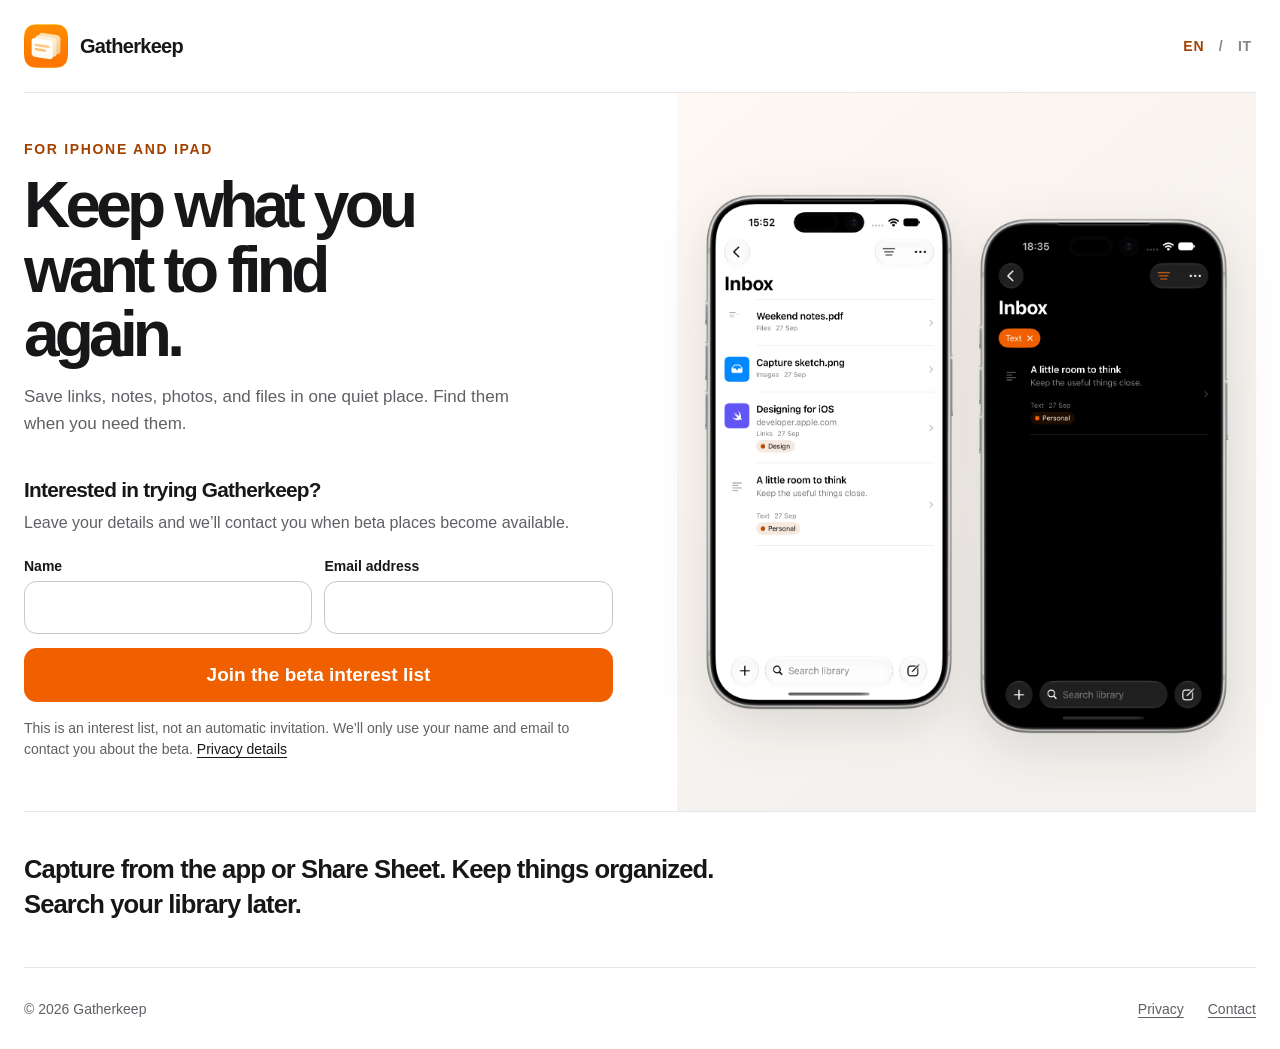
==== index.html @ 676057be "Refresh landing page for Gatherkeep brand" ====
<!doctype html>
<html lang="en">
<head>
  <meta charset="utf-8">
  <meta name="viewport" content="width=device-width, initial-scale=1">
  <meta name="theme-color" content="#ffffff" media="(prefers-color-scheme: light)">
  <meta name="theme-color" content="#111113" media="(prefers-color-scheme: dark)">
  <meta name="description" content="Gatherkeep brings links, notes, photos, and files together. Join the list to hear about the iPhone and iPad beta.">
  <title>Gatherkeep — Keep what you want to find again</title>
  <link rel="icon" type="image/png" href="assets/gatherkeep-icon.png">
  <link rel="canonical" href="https://gerardomaruotti.github.io/gatherkeep-site/">
  <link rel="alternate" hreflang="en" href="https://gerardomaruotti.github.io/gatherkeep-site/">
  <link rel="alternate" hreflang="it" href="https://gerardomaruotti.github.io/gatherkeep-site/it/">
  <link rel="stylesheet" href="assets/style.css">
  <script src="assets/site.js" defer></script>
</head>
<body>
  <div class="page-shell">
    <header class="site-header">
      <a class="brand" href="./" aria-label="Gatherkeep home">
        <picture><source media="(prefers-color-scheme: dark)" srcset="assets/gatherkeep-icon-dark.png"><img src="assets/gatherkeep-icon.png" width="44" height="44" alt=""></picture>
        <span>Gatherkeep</span>
      </a>
      <nav class="language-nav" aria-label="Language">
        <a href="./" lang="en" aria-current="page">EN</a>
        <span aria-hidden="true">/</span>
        <a href="it/" lang="it">IT</a>
      </nav>
    </header>

    <main>
      <section class="hero" aria-labelledby="hero-title">
        <div class="hero-copy">
          <p class="eyebrow">For iPhone and iPad</p>
          <h1 id="hero-title">Keep what you want to find again.</h1>
          <p class="intro">Save links, notes, photos, and files in one quiet place. Find them when you need them.</p>

          <div class="signup-card" id="beta">
            <h2>Interested in trying Gatherkeep?</h2>
            <p>Leave your details and we’ll contact you when beta places become available.</p>
            <form class="signup-form" action="https://formspree.io/f/mvkgrbbk" method="post" data-signup-form data-locale="en">
              <input type="hidden" name="language" value="en">
              <div class="field-row">
                <div class="form-field">
                  <label for="name">Name</label>
                  <input id="name" name="name" type="text" autocomplete="name" maxlength="120" required>
                </div>
                <div class="form-field">
                  <label for="email">Email address</label>
                  <input id="email" name="email" type="email" autocomplete="email" maxlength="254" required>
                </div>
              </div>
              <div class="honeypot" aria-hidden="true"><label for="company">Company</label><input id="company" name="_gotcha" type="text" tabindex="-1" autocomplete="off"></div>
              <button class="submit-button" type="submit">Join the beta interest list</button>
              <p class="form-message" data-form-message role="status" aria-live="polite" tabindex="-1"></p>
            </form>
            <p class="privacy-hint">This is an interest list, not an automatic invitation. We’ll only use your name and email to contact you about the beta. <a href="privacy/">Privacy details</a></p>
          </div>
        </div>

        <div class="visual-panel">
          <div class="screen-gallery">
            <img class="app-screen" src="assets/library-framed.png" width="1350" height="2760" alt="Gatherkeep Inbox with sample files, an image, a link, and a tagged note" fetchpriority="high">
            <img class="app-screen app-screen-filter" src="assets/filter-framed.png" width="1350" height="2760" alt="Gatherkeep Inbox filtered to text notes, with the orange filter control" loading="lazy">
          </div>
        </div>
      </section>

      <section class="closing" aria-label="What Gatherkeep helps you do">
        <p>Capture from the app or Share Sheet. Keep things organized. Search your library later.</p>
      </section>
    </main>

    <footer class="site-footer">
      <span>© <span data-year>2026</span> Gatherkeep</span>
      <a href="privacy/">Privacy</a>
      <a href="mailto:maruotti@icloud.com">Contact</a>
    </footer>
  </div>
</body>
</html>
---- assets/style.css ----
:root {
  color-scheme: light;
  --accent: #f06000;
  --accent-ink: #a34100;
  --ink: #171719;
  --muted: #5f6065;
  --line: #e6e6e8;
  --soft: #f6f6f7;
  font-family: -apple-system, BlinkMacSystemFont, "Segoe UI", sans-serif;
  font-size: 16px;
}

* { box-sizing: border-box; }
html { scroll-behavior: smooth; }
body { margin: 0; background: #fff; color: var(--ink); }
button, input { font: inherit; }
a { color: inherit; text-underline-offset: .2em; }
a:hover { color: var(--accent-ink); }
button:focus-visible, input:focus-visible, a:focus-visible { outline: 3px solid var(--accent); outline-offset: 3px; }
.page-shell { width: min(100% - 3rem, 1320px); margin: 0 auto; }
.site-header { min-height: 92px; display: flex; align-items: center; justify-content: space-between; gap: 2rem; }
.brand { display: inline-flex; align-items: center; gap: .75rem; text-decoration: none; font-size: 1.25rem; font-weight: 720; letter-spacing: -.035em; }
.brand picture { display: block; }
.brand img { border-radius: 11px; display: block; }
.language-nav { display: flex; align-items: center; gap: .65rem; color: #85858a; font-size: .875rem; font-weight: 700; letter-spacing: .06em; }
.language-nav a { text-decoration: none; padding: .4rem .25rem; }
.language-nav a[aria-current="page"] { color: var(--accent-ink); }
.hero { display: grid; grid-template-columns: minmax(0, 1.06fr) minmax(0, .94fr); min-height: 720px; border-top: 1px solid var(--line); border-bottom: 1px solid var(--line); }
.hero-copy { min-width: 0; padding: 3rem clamp(2rem, 5vw, 5rem) 3rem 0; align-self: start; }
.eyebrow { margin: 0; color: var(--accent-ink); font-size: .875rem; font-weight: 750; letter-spacing: .12em; text-transform: uppercase; }
h1 { max-width: 12ch; margin: 1rem 0 1.1rem; font-size: clamp(3.2rem, 5vw, 5.2rem); line-height: 1.01; letter-spacing: -.075em; font-weight: 760; }
.intro { max-width: 32rem; margin: 0; color: var(--muted); font-size: clamp(1.0625rem, 1.3vw, 1.25rem); line-height: 1.55; }
.signup-card { max-width: 38rem; margin-top: 2.5rem; }
.signup-card h2 { margin: 0 0 .5rem; font-size: 1.3rem; line-height: 1.25; letter-spacing: -.035em; }
.signup-card > p { color: var(--muted); line-height: 1.5; margin: 0 0 1.4rem; }
.field-row { display: grid; grid-template-columns: 1fr 1fr; gap: .75rem; }
.form-field { display: flex; flex-direction: column; gap: .45rem; min-width: 0; }
.form-field label { font-size: .875rem; font-weight: 650; }
.form-field input { height: 3.35rem; width: 100%; border: 1px solid #c8c8cc; border-radius: .8rem; padding: 0 .9rem; background: white; color: var(--ink); }
.form-field input:hover { border-color: #959599; }
.submit-button { margin-top: .85rem; min-height: 3.35rem; width: 100%; border: 0; border-radius: .8rem; padding: .75rem 1rem; background: var(--accent); color: white; font-size: 1.1875rem; font-weight: 720; cursor: pointer; }
.submit-button:hover { background: #a34100; }
.submit-button:disabled { cursor: wait; opacity: .7; }
.form-message { min-height: 0; margin: .8rem 0 0; font-size: .925rem; line-height: 1.5; }
.form-message:empty { display: none; }
.form-message[data-state="success"] { color: #176c42; }
.form-message[data-state="error"] { color: #ae2b1d; }
.signup-card .privacy-hint { margin: 1rem 0 0; font-size: .875rem; line-height: 1.5; }
.privacy-hint a { color: var(--ink); }
.visual-panel { display: grid; place-items: center; min-width: 0; padding: 2.5rem 1.5rem; background: linear-gradient(140deg, #fff8f3, #f4f1ee 75%); }
.screen-gallery { width: min(100%, 560px); display: flex; align-items: center; justify-content: center; gap: clamp(.5rem, 2vw, 1.25rem); }
.app-screen { display: block; width: min(48%, 270px); height: auto; filter: drop-shadow(0 15px 25px #241e1a20); }
.app-screen-filter { transform: translateY(1.5rem); }
.closing { padding: 2.5rem 0 2.8rem; }
.closing p { max-width: 44rem; margin: 0; font-size: clamp(1.2rem, 2vw, 1.75rem); font-weight: 620; line-height: 1.38; letter-spacing: -.035em; }
.site-footer { display: flex; gap: 1.5rem; align-items: center; min-height: 82px; border-top: 1px solid var(--line); color: var(--muted); font-size: .875rem; }
.site-footer a { color: inherit; }
.site-footer a:first-of-type { margin-left: auto; }
.honeypot { position: absolute; left: -10000px; width: 1px; height: 1px; overflow: hidden; }

.privacy-page { max-width: 720px; min-height: calc(100svh - 190px); padding: clamp(3rem, 7vw, 6rem) 0; }
.privacy-page h1 { max-width: none; font-size: clamp(2.6rem, 5vw, 4.5rem); }
.privacy-page h2 { margin: 2.2rem 0 .5rem; font-size: 1.2rem; }
.privacy-page p, .privacy-page li { color: var(--muted); font-size: 1rem; line-height: 1.65; }
.privacy-page ul { padding-left: 1.4rem; }

@media (max-width: 900px) {
  .hero { display: flex; flex-direction: column; }
  .hero-copy { padding: 4rem 0 3.75rem; }
  h1 { max-width: 13ch; }
  .visual-panel { min-height: 560px; }
}
@media (max-width: 600px) {
  .page-shell { width: min(100% - 2rem, 1320px); }
  .site-header { min-height: 82px; }
  .brand { font-size: 1.15rem; }
  .brand img { width: 38px; height: 38px; }
  .hero-copy { padding: 3rem 0 3.25rem; }
  h1 { font-size: clamp(3.05rem, 12vw, 4.6rem); max-width: 12ch; }
  .field-row { grid-template-columns: 1fr; gap: .9rem; }
  .signup-card { margin-top: 3rem; }
  .visual-panel { min-height: 440px; padding: 2.5rem .6rem; }
  .closing { padding: 2rem 0; }
  .site-footer { flex-wrap: wrap; gap: 1rem; padding: 1.5rem 0; }
  .site-footer a:first-of-type { margin-left: 0; }
  .site-footer span:first-child { flex-basis: 100%; }
}
@media (prefers-reduced-motion: reduce) { html { scroll-behavior: auto; } }
@media (prefers-color-scheme: dark) {
  :root { color-scheme: dark; --ink: #f5f5f6; --muted: #b6b6bb; --line: #38383d; --soft: #242428; --accent-ink: #ffb366; }
  body { background: #111113; }
  .language-nav { color: #a3a3a9; }
  .form-field input { background: #1f1f23; border-color: #68686e; color: var(--ink); }
  .form-field input:hover { border-color: #a1a1a8; }
  .form-message[data-state="success"] { color: #8ad9aa; }
  .form-message[data-state="error"] { color: #ff9c91; }
  .visual-panel { background: linear-gradient(140deg, #292626, #1b1b1e 70%); }
}
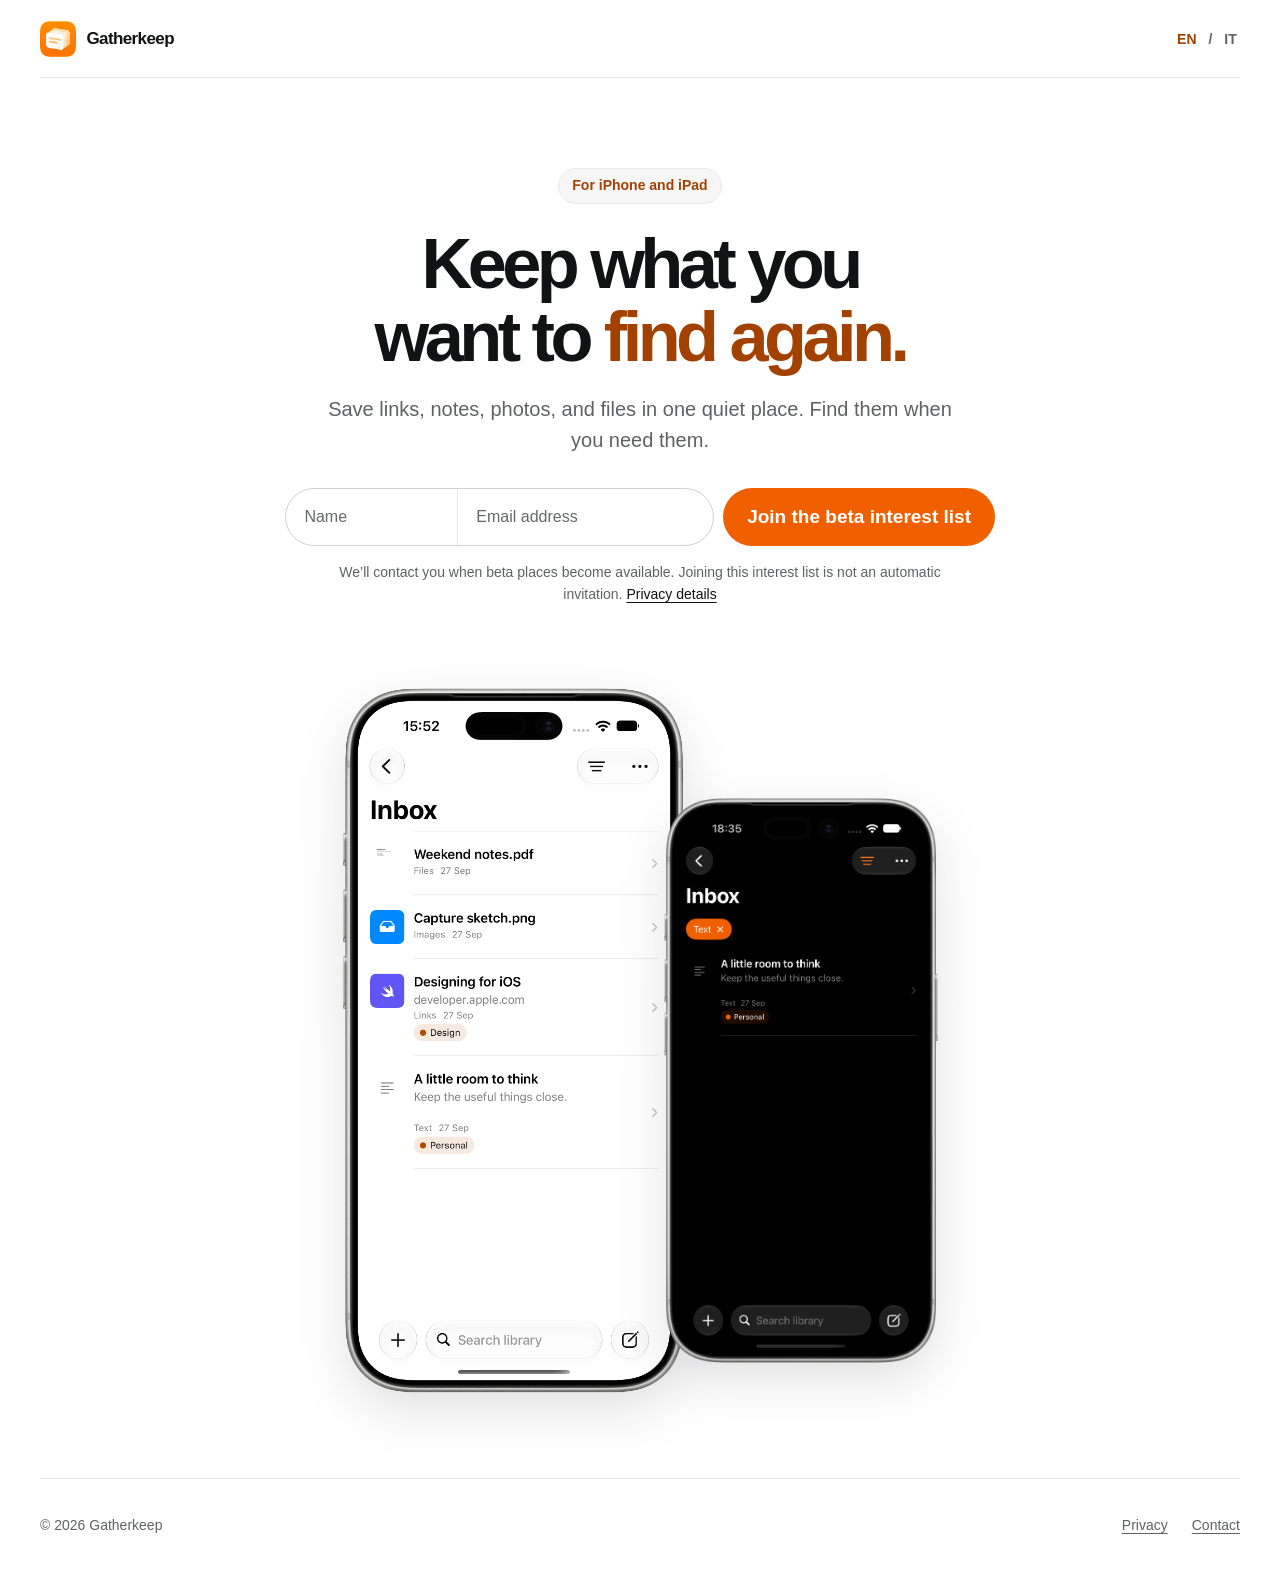
==== commit 7c05ba1c: "Simplify landing page around centered signup hero" ====
--- a/index.html
+++ b/index.html
@@ -32,29 +32,27 @@
       <section class="hero" aria-labelledby="hero-title">
         <div class="hero-copy">
           <p class="eyebrow">For iPhone and iPad</p>
-          <h1 id="hero-title">Keep what you want to find again.</h1>
+          <h1 id="hero-title">Keep what you want to <span class="accent-word">find again.</span></h1>
           <p class="intro">Save links, notes, photos, and files in one quiet place. Find them when you need them.</p>
 
           <div class="signup-card" id="beta">
-            <h2>Interested in trying Gatherkeep?</h2>
-            <p>Leave your details and we’ll contact you when beta places become available.</p>
-            <form class="signup-form" action="https://formspree.io/f/mvkgrbbk" method="post" data-signup-form data-locale="en">
+            <form class="signup-form" action="https://formspree.io/f/mvkgrbbk" method="post" aria-label="Join the beta interest list" data-signup-form data-locale="en">
               <input type="hidden" name="language" value="en">
               <div class="field-row">
                 <div class="form-field">
                   <label for="name">Name</label>
-                  <input id="name" name="name" type="text" autocomplete="name" maxlength="120" required>
+                  <input id="name" name="name" type="text" autocomplete="name" placeholder="Name" maxlength="120" required>
                 </div>
                 <div class="form-field">
                   <label for="email">Email address</label>
-                  <input id="email" name="email" type="email" autocomplete="email" maxlength="254" required>
+                  <input id="email" name="email" type="email" autocomplete="email" placeholder="Email address" maxlength="254" required>
                 </div>
               </div>
               <div class="honeypot" aria-hidden="true"><label for="company">Company</label><input id="company" name="_gotcha" type="text" tabindex="-1" autocomplete="off"></div>
               <button class="submit-button" type="submit">Join the beta interest list</button>
               <p class="form-message" data-form-message role="status" aria-live="polite" tabindex="-1"></p>
             </form>
-            <p class="privacy-hint">This is an interest list, not an automatic invitation. We’ll only use your name and email to contact you about the beta. <a href="privacy/">Privacy details</a></p>
+            <p class="privacy-hint">We’ll contact you when beta places become available. Joining this interest list is not an automatic invitation. <a href="privacy/">Privacy details</a></p>
           </div>
         </div>
 
@@ -66,9 +64,6 @@
         </div>
       </section>
 
-      <section class="closing" aria-label="What Gatherkeep helps you do">
-        <p>Capture from the app or Share Sheet. Keep things organized. Search your library later.</p>
-      </section>
     </main>
 
     <footer class="site-footer">
--- a/assets/style.css
+++ b/assets/style.css
@@ -2,97 +2,97 @@
   color-scheme: light;
   --accent: #f06000;
   --accent-ink: #a34100;
-  --ink: #171719;
-  --muted: #5f6065;
-  --line: #e6e6e8;
+  --ink: #111214;
+  --muted: #5f6166;
+  --line: #e7e8ea;
   --soft: #f6f6f7;
+  --surface: #ffffff;
   font-family: -apple-system, BlinkMacSystemFont, "Segoe UI", sans-serif;
   font-size: 16px;
 }
 
 * { box-sizing: border-box; }
 html { scroll-behavior: smooth; }
-body { margin: 0; background: #fff; color: var(--ink); }
+body { margin: 0; background: var(--surface); color: var(--ink); }
 button, input { font: inherit; }
 a { color: inherit; text-underline-offset: .2em; }
 a:hover { color: var(--accent-ink); }
-button:focus-visible, input:focus-visible, a:focus-visible { outline: 3px solid var(--accent); outline-offset: 3px; }
-.page-shell { width: min(100% - 3rem, 1320px); margin: 0 auto; }
-.site-header { min-height: 92px; display: flex; align-items: center; justify-content: space-between; gap: 2rem; }
-.brand { display: inline-flex; align-items: center; gap: .75rem; text-decoration: none; font-size: 1.25rem; font-weight: 720; letter-spacing: -.035em; }
-.brand picture { display: block; }
-.brand img { border-radius: 11px; display: block; }
-.language-nav { display: flex; align-items: center; gap: .65rem; color: #85858a; font-size: .875rem; font-weight: 700; letter-spacing: .06em; }
-.language-nav a { text-decoration: none; padding: .4rem .25rem; }
+button:focus-visible, input:focus-visible, a:focus-visible { outline: 3px solid var(--accent-ink); outline-offset: 3px; }
+.page-shell { width: min(100% - 3rem, 1200px); margin: 0 auto; }
+.site-header { min-height: 78px; display: flex; align-items: center; justify-content: space-between; gap: 2rem; border-bottom: 1px solid var(--line); }
+.brand { display: inline-flex; align-items: center; gap: .65rem; text-decoration: none; font-size: 1.0625rem; font-weight: 700; letter-spacing: -.035em; }
+.brand picture, .brand img { display: block; }
+.brand img { width: 36px; height: 36px; border-radius: 8px; }
+.language-nav { display: flex; align-items: center; gap: .55rem; color: var(--muted); font-size: .875rem; font-weight: 650; }
+.language-nav a { text-decoration: none; padding: .45rem .2rem; }
 .language-nav a[aria-current="page"] { color: var(--accent-ink); }
-.hero { display: grid; grid-template-columns: minmax(0, 1.06fr) minmax(0, .94fr); min-height: 720px; border-top: 1px solid var(--line); border-bottom: 1px solid var(--line); }
-.hero-copy { min-width: 0; padding: 3rem clamp(2rem, 5vw, 5rem) 3rem 0; align-self: start; }
-.eyebrow { margin: 0; color: var(--accent-ink); font-size: .875rem; font-weight: 750; letter-spacing: .12em; text-transform: uppercase; }
-h1 { max-width: 12ch; margin: 1rem 0 1.1rem; font-size: clamp(3.2rem, 5vw, 5.2rem); line-height: 1.01; letter-spacing: -.075em; font-weight: 760; }
-.intro { max-width: 32rem; margin: 0; color: var(--muted); font-size: clamp(1.0625rem, 1.3vw, 1.25rem); line-height: 1.55; }
-.signup-card { max-width: 38rem; margin-top: 2.5rem; }
-.signup-card h2 { margin: 0 0 .5rem; font-size: 1.3rem; line-height: 1.25; letter-spacing: -.035em; }
-.signup-card > p { color: var(--muted); line-height: 1.5; margin: 0 0 1.4rem; }
-.field-row { display: grid; grid-template-columns: 1fr 1fr; gap: .75rem; }
-.form-field { display: flex; flex-direction: column; gap: .45rem; min-width: 0; }
-.form-field label { font-size: .875rem; font-weight: 650; }
-.form-field input { height: 3.35rem; width: 100%; border: 1px solid #c8c8cc; border-radius: .8rem; padding: 0 .9rem; background: white; color: var(--ink); }
-.form-field input:hover { border-color: #959599; }
-.submit-button { margin-top: .85rem; min-height: 3.35rem; width: 100%; border: 0; border-radius: .8rem; padding: .75rem 1rem; background: var(--accent); color: white; font-size: 1.1875rem; font-weight: 720; cursor: pointer; }
-.submit-button:hover { background: #a34100; }
+
+.hero { text-align: center; }
+.hero-copy { max-width: 850px; margin: 0 auto; padding: clamp(4.5rem, 7vw, 6.5rem) 0 0; }
+.eyebrow { display: inline-flex; align-items: center; justify-content: center; margin: 0; padding: .55rem .85rem; border: 1px solid var(--line); border-radius: 999px; background: var(--soft); color: var(--accent-ink); font-size: .875rem; font-weight: 650; line-height: 1.2; }
+h1 { max-width: 15ch; margin: 1.45rem auto 1.25rem; font-size: clamp(2.75rem, 6vw, 4.4rem); line-height: 1.04; letter-spacing: -.065em; font-weight: 760; text-wrap: balance; }
+.accent-word { color: var(--accent-ink); }
+.intro { max-width: 40rem; margin: 0 auto; color: var(--muted); font-size: clamp(1.125rem, 1.8vw, 1.25rem); line-height: 1.55; text-wrap: pretty; }
+.signup-card { max-width: 710px; margin: 2rem auto 0; }
+.signup-form { display: grid; grid-template-columns: minmax(0, 1fr) auto; align-items: start; gap: .55rem; }
+.field-row { display: grid; grid-template-columns: minmax(0, .8fr) minmax(0, 1.2fr); min-width: 0; border: 1px solid #cfd0d3; border-radius: 999px; background: var(--surface); overflow: hidden; }
+.field-row:focus-within { border-color: var(--accent-ink); }
+.form-field { min-width: 0; }
+.form-field + .form-field { border-left: 1px solid var(--line); }
+.form-field label { position: absolute; width: 1px; height: 1px; padding: 0; margin: -1px; overflow: hidden; clip: rect(0, 0, 0, 0); white-space: nowrap; border: 0; }
+.form-field input { display: block; width: 100%; height: 3.55rem; min-width: 0; border: 0; border-radius: 999px; padding: 0 1.15rem; background: transparent; color: var(--ink); font-size: 1rem; }
+.form-field input::placeholder { color: #66686d; opacity: 1; }
+.form-field input:focus-visible { outline-offset: -3px; }
+.submit-button { min-height: 3.65rem; border: 0; border-radius: 999px; padding: .65rem 1.5rem; background: var(--accent); color: white; font-size: 1.1875rem; font-weight: 720; white-space: nowrap; cursor: pointer; }
+.submit-button:hover { background: #a34100; color: white; }
 .submit-button:disabled { cursor: wait; opacity: .7; }
-.form-message { min-height: 0; margin: .8rem 0 0; font-size: .925rem; line-height: 1.5; }
+.form-message { grid-column: 1 / -1; margin: .25rem 0 0; font-size: .9375rem; line-height: 1.5; }
 .form-message:empty { display: none; }
 .form-message[data-state="success"] { color: #176c42; }
 .form-message[data-state="error"] { color: #ae2b1d; }
-.signup-card .privacy-hint { margin: 1rem 0 0; font-size: .875rem; line-height: 1.5; }
+.privacy-hint { max-width: 40rem; margin: 1rem auto 0; color: var(--muted); font-size: .875rem; line-height: 1.55; }
 .privacy-hint a { color: var(--ink); }
-.visual-panel { display: grid; place-items: center; min-width: 0; padding: 2.5rem 1.5rem; background: linear-gradient(140deg, #fff8f3, #f4f1ee 75%); }
-.screen-gallery { width: min(100%, 560px); display: flex; align-items: center; justify-content: center; gap: clamp(.5rem, 2vw, 1.25rem); }
-.app-screen { display: block; width: min(48%, 270px); height: auto; filter: drop-shadow(0 15px 25px #241e1a20); }
-.app-screen-filter { transform: translateY(1.5rem); }
-.closing { padding: 2.5rem 0 2.8rem; }
-.closing p { max-width: 44rem; margin: 0; font-size: clamp(1.2rem, 2vw, 1.75rem); font-weight: 620; line-height: 1.38; letter-spacing: -.035em; }
-.site-footer { display: flex; gap: 1.5rem; align-items: center; min-height: 82px; border-top: 1px solid var(--line); color: var(--muted); font-size: .875rem; }
+.honeypot { position: absolute; left: -10000px; width: 1px; height: 1px; overflow: hidden; }
+
+.visual-panel { display: flex; justify-content: center; margin: clamp(3.5rem, 6vw, 5.5rem) auto 0; }
+.screen-gallery { width: min(100%, 680px); display: flex; align-items: center; justify-content: center; padding: 0 1rem 2.5rem; }
+.app-screen { display: block; width: 55%; max-width: 350px; height: auto; filter: drop-shadow(0 18px 24px #10111420); }
+.app-screen-filter { width: 44%; max-width: 280px; margin-left: -1.7rem; transform: translateY(2.5rem); }
+.site-footer { display: flex; gap: 1.5rem; align-items: center; min-height: 92px; margin-top: 2.5rem; border-top: 1px solid var(--line); color: var(--muted); font-size: .875rem; }
 .site-footer a { color: inherit; }
 .site-footer a:first-of-type { margin-left: auto; }
-.honeypot { position: absolute; left: -10000px; width: 1px; height: 1px; overflow: hidden; }
 
-.privacy-page { max-width: 720px; min-height: calc(100svh - 190px); padding: clamp(3rem, 7vw, 6rem) 0; }
-.privacy-page h1 { max-width: none; font-size: clamp(2.6rem, 5vw, 4.5rem); }
+.privacy-page { max-width: 720px; min-height: calc(100svh - 195px); padding: clamp(3rem, 7vw, 6rem) 0; }
+.privacy-page h1 { max-width: none; margin: 1.5rem 0 1.25rem; font-size: clamp(2.6rem, 5vw, 4rem); text-align: left; }
 .privacy-page h2 { margin: 2.2rem 0 .5rem; font-size: 1.2rem; }
 .privacy-page p, .privacy-page li { color: var(--muted); font-size: 1rem; line-height: 1.65; }
 .privacy-page ul { padding-left: 1.4rem; }
 
-@media (max-width: 900px) {
-  .hero { display: flex; flex-direction: column; }
-  .hero-copy { padding: 4rem 0 3.75rem; }
-  h1 { max-width: 13ch; }
-  .visual-panel { min-height: 560px; }
+@media (max-width: 720px) {
+  .page-shell { width: min(100% - 2.5rem, 1200px); }
+  .site-header { min-height: 72px; }
+  .hero-copy { padding-top: 2.25rem; }
+  .signup-form { grid-template-columns: 1fr; }
+  .submit-button { width: 100%; }
+  .visual-panel { margin-top: 3.5rem; }
+  .screen-gallery { width: min(100%, 520px); }
 }
-@media (max-width: 600px) {
-  .page-shell { width: min(100% - 2rem, 1320px); }
-  .site-header { min-height: 82px; }
-  .brand { font-size: 1.15rem; }
-  .brand img { width: 38px; height: 38px; }
-  .hero-copy { padding: 3rem 0 3.25rem; }
-  h1 { font-size: clamp(3.05rem, 12vw, 4.6rem); max-width: 12ch; }
-  .field-row { grid-template-columns: 1fr; gap: .9rem; }
-  .signup-card { margin-top: 3rem; }
-  .visual-panel { min-height: 440px; padding: 2.5rem .6rem; }
-  .closing { padding: 2rem 0; }
+@media (max-width: 420px) {
+  .page-shell { width: min(100% - 2rem, 1200px); }
+  .brand span { font-size: 1rem; }
+  h1 { font-size: clamp(2.55rem, 11vw, 2.75rem); }
+  .form-field input { padding: 0 .85rem; }
+  .screen-gallery { padding-inline: 0; }
+  .app-screen-filter { margin-left: -.9rem; transform: translateY(1.5rem); }
   .site-footer { flex-wrap: wrap; gap: 1rem; padding: 1.5rem 0; }
   .site-footer a:first-of-type { margin-left: 0; }
   .site-footer span:first-child { flex-basis: 100%; }
 }
 @media (prefers-reduced-motion: reduce) { html { scroll-behavior: auto; } }
 @media (prefers-color-scheme: dark) {
-  :root { color-scheme: dark; --ink: #f5f5f6; --muted: #b6b6bb; --line: #38383d; --soft: #242428; --accent-ink: #ffb366; }
-  body { background: #111113; }
-  .language-nav { color: #a3a3a9; }
-  .form-field input { background: #1f1f23; border-color: #68686e; color: var(--ink); }
-  .form-field input:hover { border-color: #a1a1a8; }
+  :root { color-scheme: dark; --ink: #f5f5f6; --muted: #b6b6bb; --line: #34353a; --soft: #212226; --surface: #111214; --accent-ink: #ffb366; }
+  .field-row { border-color: #68696f; background: #1c1d21; }
+  .form-field input::placeholder { color: #aeb0b5; }
   .form-message[data-state="success"] { color: #8ad9aa; }
   .form-message[data-state="error"] { color: #ff9c91; }
-  .visual-panel { background: linear-gradient(140deg, #292626, #1b1b1e 70%); }
 }
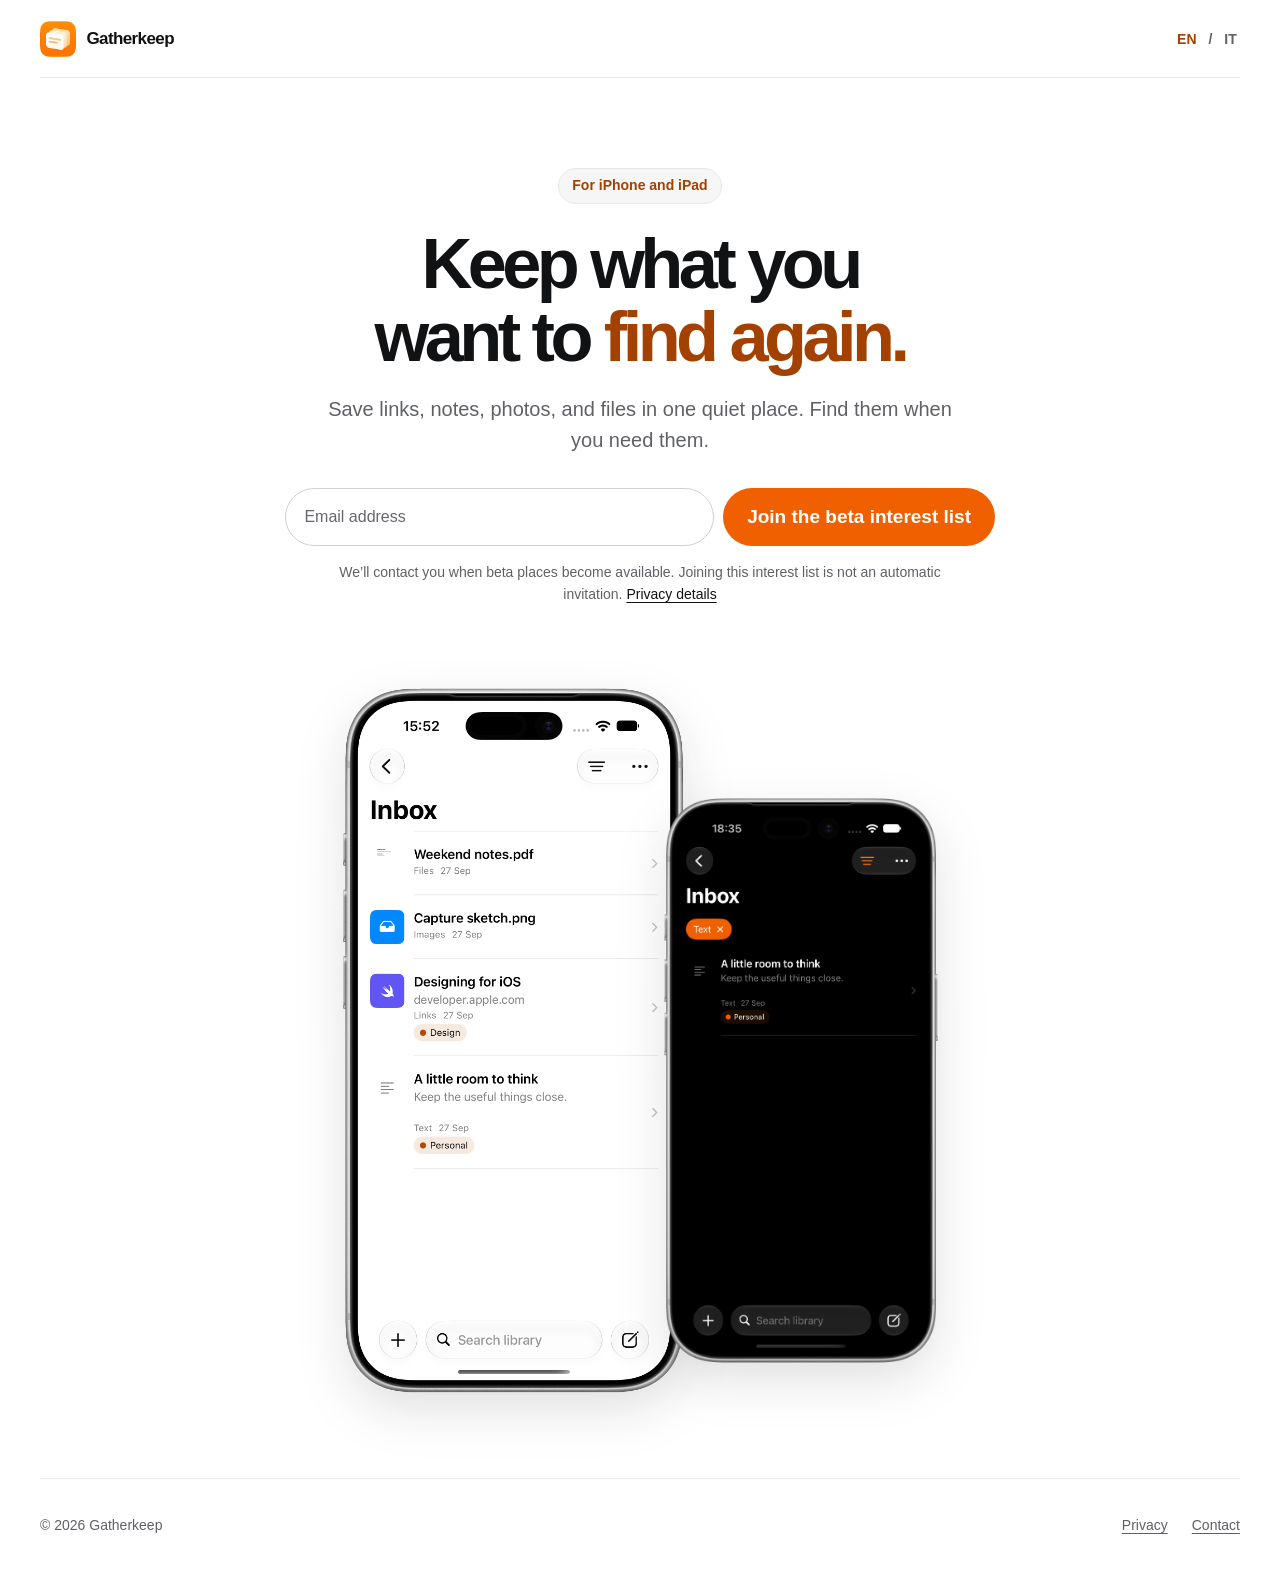
==== commit 0df5c5f8: "Collect only email for beta interest" ====
--- a/index.html
+++ b/index.html
@@ -40,10 +40,6 @@
               <input type="hidden" name="language" value="en">
               <div class="field-row">
                 <div class="form-field">
-                  <label for="name">Name</label>
-                  <input id="name" name="name" type="text" autocomplete="name" placeholder="Name" maxlength="120" required>
-                </div>
-                <div class="form-field">
                   <label for="email">Email address</label>
                   <input id="email" name="email" type="email" autocomplete="email" placeholder="Email address" maxlength="254" required>
                 </div>
--- a/assets/style.css
+++ b/assets/style.css
@@ -35,10 +35,9 @@
 .intro { max-width: 40rem; margin: 0 auto; color: var(--muted); font-size: clamp(1.125rem, 1.8vw, 1.25rem); line-height: 1.55; text-wrap: pretty; }
 .signup-card { max-width: 710px; margin: 2rem auto 0; }
 .signup-form { display: grid; grid-template-columns: minmax(0, 1fr) auto; align-items: start; gap: .55rem; }
-.field-row { display: grid; grid-template-columns: minmax(0, .8fr) minmax(0, 1.2fr); min-width: 0; border: 1px solid #cfd0d3; border-radius: 999px; background: var(--surface); overflow: hidden; }
+.field-row { min-width: 0; border: 1px solid #cfd0d3; border-radius: 999px; background: var(--surface); overflow: hidden; }
 .field-row:focus-within { border-color: var(--accent-ink); }
 .form-field { min-width: 0; }
-.form-field + .form-field { border-left: 1px solid var(--line); }
 .form-field label { position: absolute; width: 1px; height: 1px; padding: 0; margin: -1px; overflow: hidden; clip: rect(0, 0, 0, 0); white-space: nowrap; border: 0; }
 .form-field input { display: block; width: 100%; height: 3.55rem; min-width: 0; border: 0; border-radius: 999px; padding: 0 1.15rem; background: transparent; color: var(--ink); font-size: 1rem; }
 .form-field input::placeholder { color: #66686d; opacity: 1; }
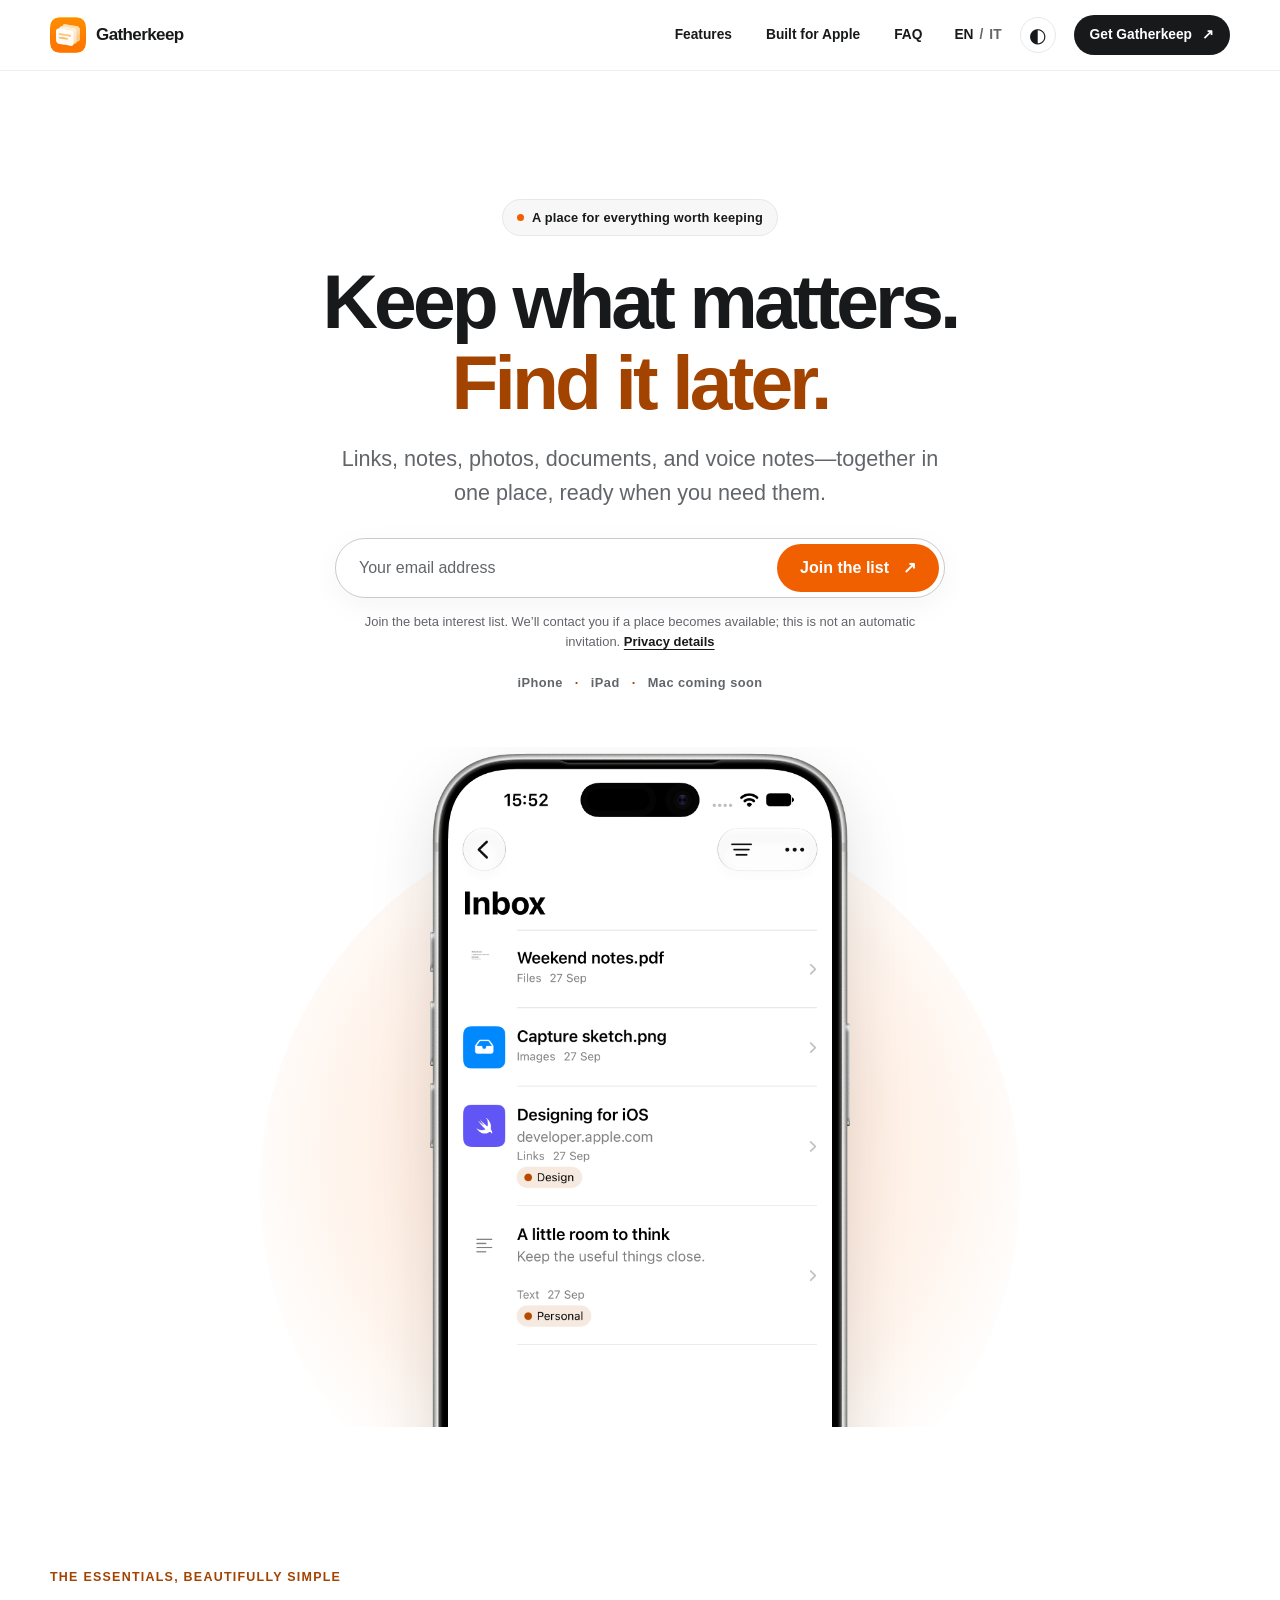
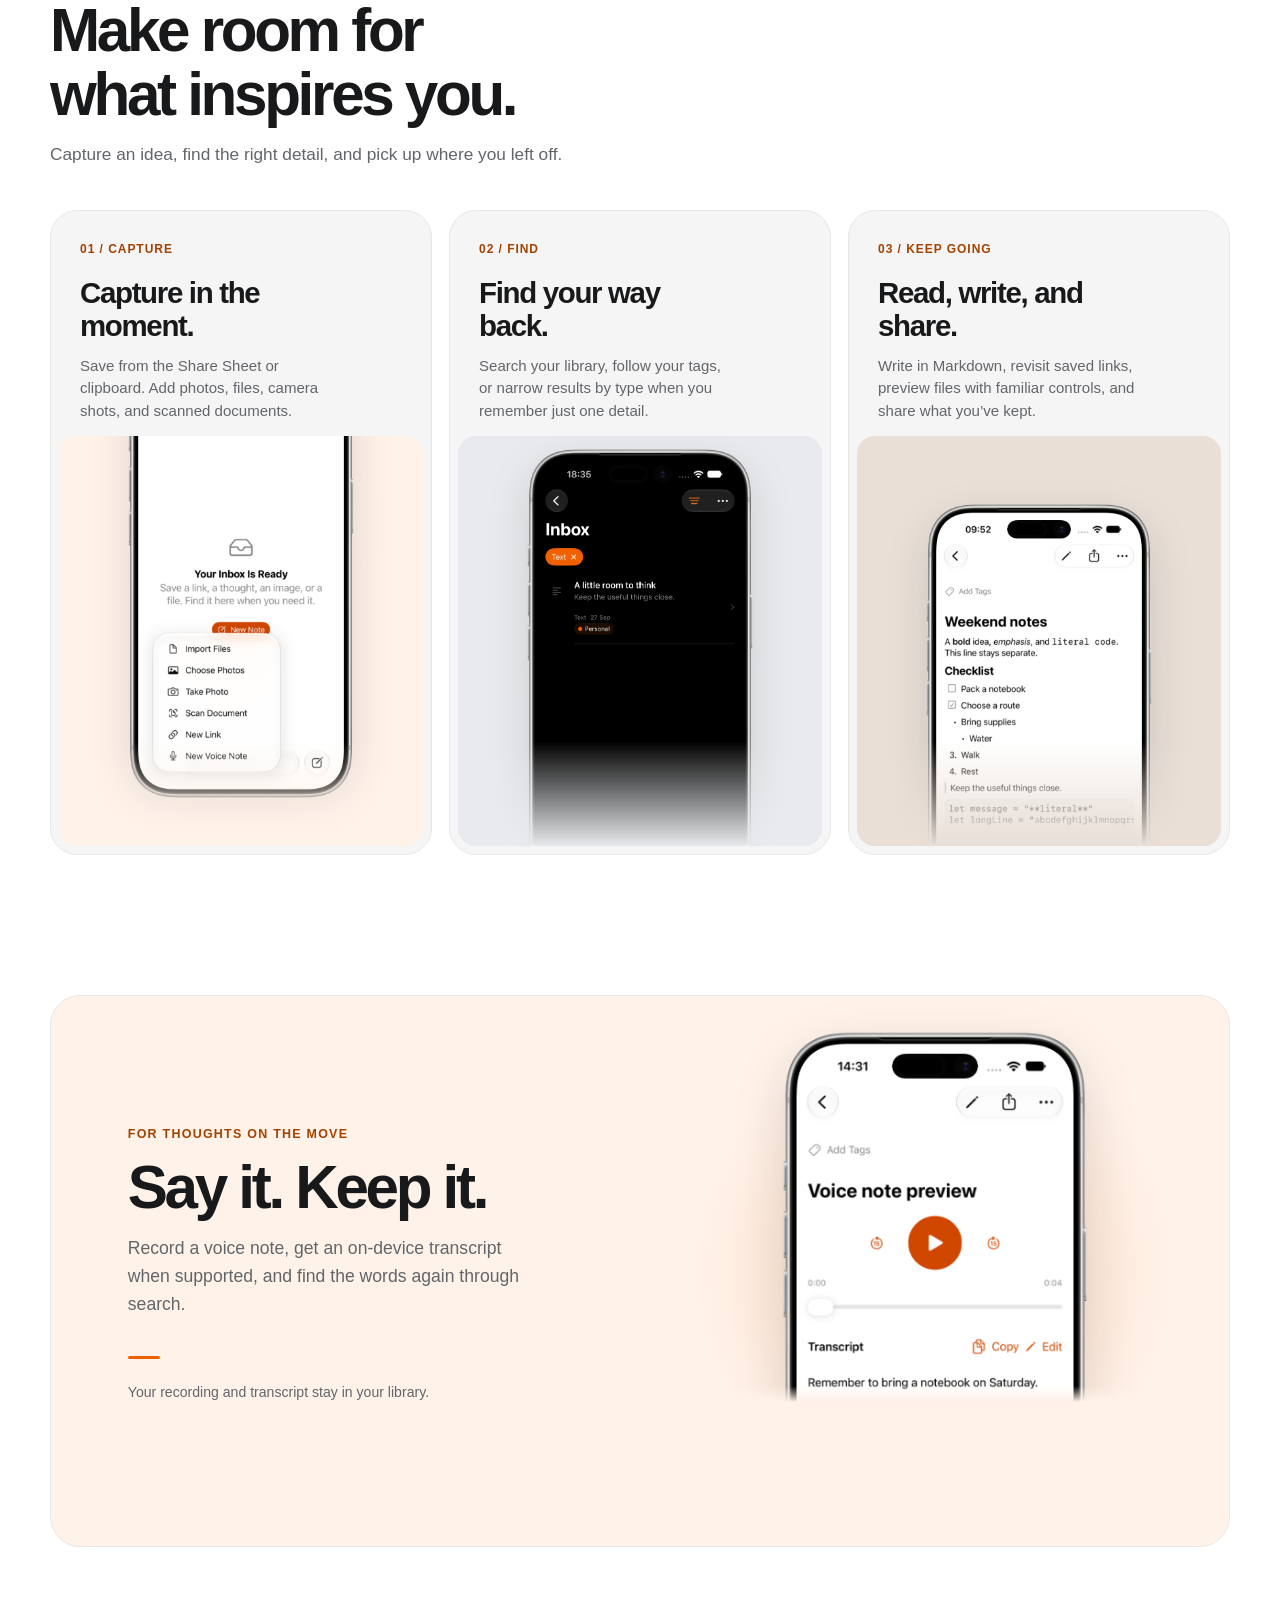
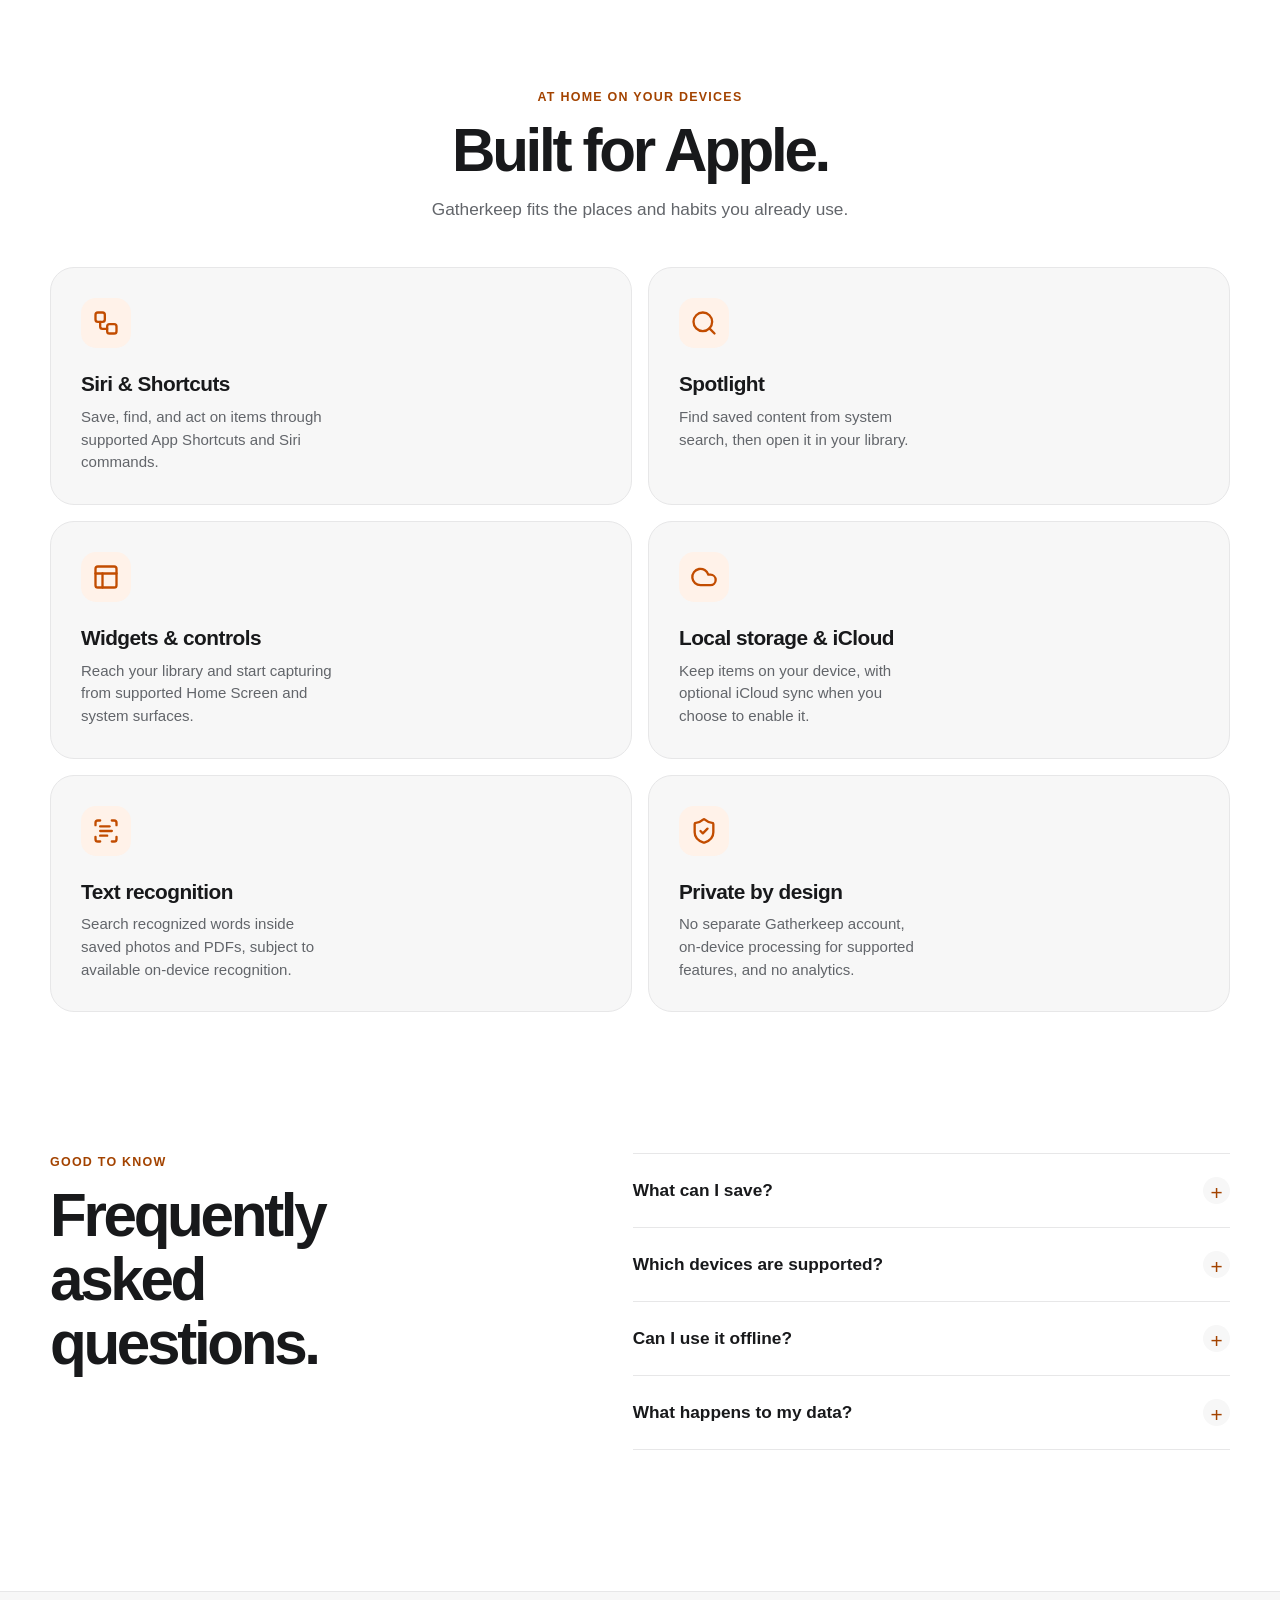
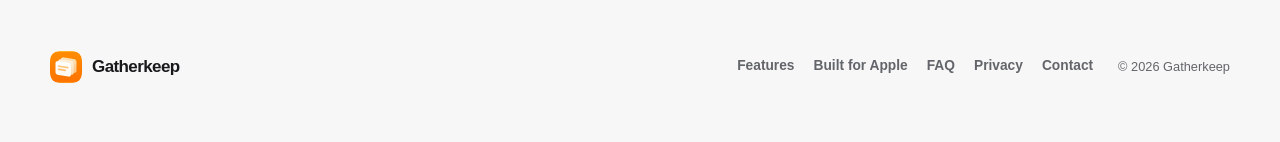
==== commit fbea2ee0: "Build complete Gatherkeep product landing page" ====
--- a/index.html
+++ b/index.html
@@ -1,72 +1,51 @@
 <!doctype html>
 <html lang="en">
 <head>
-  <meta charset="utf-8">
-  <meta name="viewport" content="width=device-width, initial-scale=1">
-  <meta name="theme-color" content="#ffffff" media="(prefers-color-scheme: light)">
-  <meta name="theme-color" content="#111113" media="(prefers-color-scheme: dark)">
-  <meta name="description" content="Gatherkeep brings links, notes, photos, and files together. Join the list to hear about the iPhone and iPad beta.">
-  <title>Gatherkeep — Keep what you want to find again</title>
-  <link rel="icon" type="image/png" href="assets/gatherkeep-icon.png">
-  <link rel="canonical" href="https://gerardomaruotti.github.io/gatherkeep-site/">
-  <link rel="alternate" hreflang="en" href="https://gerardomaruotti.github.io/gatherkeep-site/">
-  <link rel="alternate" hreflang="it" href="https://gerardomaruotti.github.io/gatherkeep-site/it/">
-  <link rel="stylesheet" href="assets/style.css">
-  <script src="assets/site.js" defer></script>
+  <meta charset="utf-8"><meta name="viewport" content="width=device-width, initial-scale=1">
+  <meta name="theme-color" content="#ffffff" media="(prefers-color-scheme: light)"><meta name="theme-color" content="#111214" media="(prefers-color-scheme: dark)">
+  <meta name="description" content="Gatherkeep is a quiet place for links, notes, photos, documents, and voice notes. Join the beta interest list.">
+  <title>Gatherkeep — Keep what matters. Find it later.</title>
+  <link rel="icon" type="image/png" href="assets/gatherkeep-icon.png"><link rel="canonical" href="https://gerardomaruotti.github.io/gatherkeep-site/">
+  <link rel="alternate" hreflang="en" href="https://gerardomaruotti.github.io/gatherkeep-site/"><link rel="alternate" hreflang="it" href="https://gerardomaruotti.github.io/gatherkeep-site/it/">
+  <link rel="stylesheet" href="assets/style.css?v=2"><script src="assets/site.js?v=3" defer></script>
 </head>
 <body>
-  <div class="page-shell">
-    <header class="site-header">
-      <a class="brand" href="./" aria-label="Gatherkeep home">
-        <picture><source media="(prefers-color-scheme: dark)" srcset="assets/gatherkeep-icon-dark.png"><img src="assets/gatherkeep-icon.png" width="44" height="44" alt=""></picture>
-        <span>Gatherkeep</span>
-      </a>
-      <nav class="language-nav" aria-label="Language">
-        <a href="./" lang="en" aria-current="page">EN</a>
-        <span aria-hidden="true">/</span>
-        <a href="it/" lang="it">IT</a>
-      </nav>
-    </header>
-
-    <main>
-      <section class="hero" aria-labelledby="hero-title">
-        <div class="hero-copy">
-          <p class="eyebrow">For iPhone and iPad</p>
-          <h1 id="hero-title">Keep what you want to <span class="accent-word">find again.</span></h1>
-          <p class="intro">Save links, notes, photos, and files in one quiet place. Find them when you need them.</p>
-
-          <div class="signup-card" id="beta">
-            <form class="signup-form" action="https://formspree.io/f/mvkgrbbk" method="post" aria-label="Join the beta interest list" data-signup-form data-locale="en">
-              <input type="hidden" name="language" value="en">
-              <div class="field-row">
-                <div class="form-field">
-                  <label for="email">Email address</label>
-                  <input id="email" name="email" type="email" autocomplete="email" placeholder="Email address" maxlength="254" required>
-                </div>
-              </div>
-              <div class="honeypot" aria-hidden="true"><label for="company">Company</label><input id="company" name="_gotcha" type="text" tabindex="-1" autocomplete="off"></div>
-              <button class="submit-button" type="submit">Join the beta interest list</button>
-              <p class="form-message" data-form-message role="status" aria-live="polite" tabindex="-1"></p>
-            </form>
-            <p class="privacy-hint">We’ll contact you when beta places become available. Joining this interest list is not an automatic invitation. <a href="privacy/">Privacy details</a></p>
-          </div>
-        </div>
-
-        <div class="visual-panel">
-          <div class="screen-gallery">
-            <img class="app-screen" src="assets/library-framed.png" width="1350" height="2760" alt="Gatherkeep Inbox with sample files, an image, a link, and a tagged note" fetchpriority="high">
-            <img class="app-screen app-screen-filter" src="assets/filter-framed.png" width="1350" height="2760" alt="Gatherkeep Inbox filtered to text notes, with the orange filter control" loading="lazy">
-          </div>
-        </div>
-      </section>
-
-    </main>
-
-    <footer class="site-footer">
-      <span>© <span data-year>2026</span> Gatherkeep</span>
-      <a href="privacy/">Privacy</a>
-      <a href="mailto:maruotti@icloud.com">Contact</a>
-    </footer>
-  </div>
+  <header class="site-header"><div class="header-inner">
+    <a class="brand" href="#top" aria-label="Gatherkeep, back to top"><img src="assets/gatherkeep-icon.png" width="36" height="36" alt=""><span>Gatherkeep</span></a>
+    <nav class="desktop-links" aria-label="Main navigation"><a href="#features">Features</a><a href="#apple">Built for Apple</a><a href="#faq">FAQ</a></nav>
+    <div class="header-actions"><nav class="language-nav" aria-label="Language"><a href="./" lang="en" aria-current="page">EN</a><span aria-hidden="true">/</span><a href="it/" lang="it">IT</a></nav><button class="theme-toggle" type="button" data-theme-toggle aria-label="Switch appearance" title="Switch appearance"><span aria-hidden="true">◐</span></button><a class="header-cta" href="#top">Get Gatherkeep <span aria-hidden="true">↗</span></a><details class="mobile-menu"><summary aria-label="Open navigation menu"><span></span><span></span><span></span></summary><nav aria-label="Mobile navigation"><a href="#features">Features</a><a href="#apple">Built for Apple</a><a href="#faq">FAQ</a><a href="#top">Get Gatherkeep</a></nav></details></div>
+  </div></header>
+  <main id="top">
+    <section class="hero content-width" aria-labelledby="hero-title"><div class="hero-copy">
+      <p class="eyebrow"><span class="eyebrow-dot" aria-hidden="true"></span> A place for everything worth keeping</p>
+      <h1 id="hero-title">Keep what matters.<br><span>Find it later.</span></h1>
+      <p class="hero-intro">Links, notes, photos, documents, and voice notes—together in one place, ready when you need them.</p>
+      <div class="beta-block" id="beta"><form class="signup-form" action="https://formspree.io/f/mvkgrbbk" method="post" aria-label="Join the beta interest list" data-signup-form data-locale="en">
+        <input type="hidden" name="language" value="en"><label class="visually-hidden" for="email">Email address</label><input id="email" name="email" type="email" autocomplete="email" placeholder="Your email address" maxlength="254" required><div class="honeypot" aria-hidden="true"><label for="company">Company</label><input id="company" name="_gotcha" type="text" tabindex="-1" autocomplete="off"></div><button type="submit">Join the list <span aria-hidden="true">↗</span></button><p class="form-message" data-form-message role="status" aria-live="polite" tabindex="-1"></p>
+      </form><p class="beta-note">Join the beta interest list. We’ll contact you if a place becomes available; this is not an automatic invitation. <a href="privacy/">Privacy details</a></p></div>
+      <p class="platforms">iPhone <span>·</span> iPad <span>·</span> Mac coming soon</p>
+    </div><div class="hero-stage"><div class="hero-halo" aria-hidden="true"></div><img src="assets/library-framed.png" width="1350" height="2760" alt="A populated Gatherkeep library with a document, photo, saved link, and tagged note" fetchpriority="high"></div></section>
+    <section class="section content-width" id="features" aria-labelledby="features-title"><div class="section-heading"><p class="section-label">The essentials, beautifully simple</p><h2 id="features-title">Make room for what inspires you.</h2><p>Capture an idea, find the right detail, and pick up where you left off.</p></div><div class="feature-grid">
+      <article class="feature-card"><div class="feature-copy"><span class="feature-number">01 / Capture</span><h3>Capture in the moment.</h3><p>Save from the Share Sheet or clipboard. Add photos, files, camera shots, and scanned documents.</p></div><div class="feature-visual capture-visual"><img src="assets/capture-framed.png" width="1350" height="2760" alt="Gatherkeep’s capture menu with file, photo, camera, scanner, link, and voice-note options" loading="lazy"></div></article>
+      <article class="feature-card"><div class="feature-copy"><span class="feature-number">02 / Find</span><h3>Find your way back.</h3><p>Search your library, follow your tags, or narrow results by type when you remember just one detail.</p></div><div class="feature-visual find-visual"><img src="assets/filter-framed.png" width="1350" height="2760" alt="Gatherkeep library filtered to text notes" loading="lazy"></div></article>
+      <article class="feature-card"><div class="feature-copy"><span class="feature-number">03 / Keep going</span><h3>Read, write, and share.</h3><p>Write in Markdown, revisit saved links, preview files with familiar controls, and share what you’ve kept.</p></div><div class="feature-visual markdown-visual"><img src="assets/markdown-framed.png" width="1350" height="2760" alt="A rendered Markdown note in Gatherkeep with a heading, checklist, and list" loading="lazy"></div></article>
+    </div></section>
+    <section class="section content-width voice-section" aria-labelledby="voice-title"><div class="voice-panel"><div class="voice-copy"><p class="section-label">For thoughts on the move</p><h2 id="voice-title">Say it. Keep it.</h2><p>Record a voice note, get an on-device transcript when supported, and find the words again through search.</p><span class="small-rule" aria-hidden="true"></span><p class="voice-footnote">Your recording and transcript stay in your library.</p></div><div class="voice-visual"><img src="assets/voice-framed.png" width="1350" height="2760" alt="A saved voice note with playback controls and a transcript in Gatherkeep" loading="lazy"></div></div></section>
+    <section class="section content-width apple-section" id="apple" aria-labelledby="apple-title"><div class="section-heading"><p class="section-label">At home on your devices</p><h2 id="apple-title">Built for Apple.</h2><p>Gatherkeep fits the places and habits you already use.</p></div><div class="integration-grid">
+      <article class="integration-card"><span class="integration-icon"><img src="assets/icons/workflow.svg" width="28" height="28" alt=""></span><h3>Siri &amp; Shortcuts</h3><p>Save, find, and act on items through supported App Shortcuts and Siri commands.</p></article>
+      <article class="integration-card"><span class="integration-icon"><img src="assets/icons/search.svg" width="28" height="28" alt=""></span><h3>Spotlight</h3><p>Find saved content from system search, then open it in your library.</p></article>
+      <article class="integration-card"><span class="integration-icon"><img src="assets/icons/panels-top-left.svg" width="28" height="28" alt=""></span><h3>Widgets &amp; controls</h3><p>Reach your library and start capturing from supported Home Screen and system surfaces.</p></article>
+      <article class="integration-card"><span class="integration-icon"><img src="assets/icons/cloud.svg" width="28" height="28" alt=""></span><h3>Local storage &amp; iCloud</h3><p>Keep items on your device, with optional iCloud sync when you choose to enable it.</p></article>
+      <article class="integration-card"><span class="integration-icon"><img src="assets/icons/scan-text.svg" width="28" height="28" alt=""></span><h3>Text recognition</h3><p>Search recognized words inside saved photos and PDFs, subject to available on-device recognition.</p></article>
+      <article class="integration-card"><span class="integration-icon"><img src="assets/icons/shield-check.svg" width="28" height="28" alt=""></span><h3>Private by design</h3><p>No separate Gatherkeep account, on-device processing for supported features, and no analytics.</p></article>
+    </div></section>
+    <section class="section content-width faq-section" id="faq" aria-labelledby="faq-title"><div class="faq-heading"><p class="section-label">Good to know</p><h2 id="faq-title">Frequently asked questions.</h2></div><div class="faq-list">
+      <details><summary>What can I save?<span aria-hidden="true">+</span></summary><p>Links, notes, photos, PDFs and other files, and voice notes. Capture options include sharing, clipboard, camera, and document scanning.</p></details>
+      <details><summary>Which devices are supported?<span aria-hidden="true">+</span></summary><p>Gatherkeep is built for iPhone and iPad. A Mac version is coming later; availability is not announced yet.</p></details>
+      <details><summary>Can I use it offline?<span aria-hidden="true">+</span></summary><p>Saved items remain available locally. Opening webpages needs a connection. Voice transcription depends on device, language, and downloaded assets.</p></details>
+      <details><summary>What happens to my data?<span aria-hidden="true">+</span></summary><p>Items are saved locally, with optional iCloud sync. Gatherkeep has no separate account or analytics; supported processing happens on device.</p></details>
+    </div></section>
+  </main>
+  <footer class="site-footer"><div class="content-width footer-inner"><div class="footer-brand"><img src="assets/gatherkeep-icon.png" width="32" height="32" alt=""><span>Gatherkeep</span></div><nav aria-label="Footer navigation"><a href="#features">Features</a><a href="#apple">Built for Apple</a><a href="#faq">FAQ</a><a href="privacy/">Privacy</a><a href="mailto:maruotti@icloud.com">Contact</a></nav><p>© <span data-year>2026</span> Gatherkeep</p></div></footer>
 </body>
 </html>
--- a/assets/style.css
+++ b/assets/style.css
@@ -1,97 +1,214 @@
-:root {
-  color-scheme: light;
-  --accent: #f06000;
-  --accent-ink: #a34100;
-  --ink: #111214;
-  --muted: #5f6166;
-  --line: #e7e8ea;
-  --soft: #f6f6f7;
-  --surface: #ffffff;
-  font-family: -apple-system, BlinkMacSystemFont, "Segoe UI", sans-serif;
-  font-size: 16px;
-}
-
-* { box-sizing: border-box; }
-html { scroll-behavior: smooth; }
-body { margin: 0; background: var(--surface); color: var(--ink); }
-button, input { font: inherit; }
-a { color: inherit; text-underline-offset: .2em; }
-a:hover { color: var(--accent-ink); }
-button:focus-visible, input:focus-visible, a:focus-visible { outline: 3px solid var(--accent-ink); outline-offset: 3px; }
-.page-shell { width: min(100% - 3rem, 1200px); margin: 0 auto; }
-.site-header { min-height: 78px; display: flex; align-items: center; justify-content: space-between; gap: 2rem; border-bottom: 1px solid var(--line); }
-.brand { display: inline-flex; align-items: center; gap: .65rem; text-decoration: none; font-size: 1.0625rem; font-weight: 700; letter-spacing: -.035em; }
-.brand picture, .brand img { display: block; }
-.brand img { width: 36px; height: 36px; border-radius: 8px; }
-.language-nav { display: flex; align-items: center; gap: .55rem; color: var(--muted); font-size: .875rem; font-weight: 650; }
-.language-nav a { text-decoration: none; padding: .45rem .2rem; }
-.language-nav a[aria-current="page"] { color: var(--accent-ink); }
-
-.hero { text-align: center; }
-.hero-copy { max-width: 850px; margin: 0 auto; padding: clamp(4.5rem, 7vw, 6.5rem) 0 0; }
-.eyebrow { display: inline-flex; align-items: center; justify-content: center; margin: 0; padding: .55rem .85rem; border: 1px solid var(--line); border-radius: 999px; background: var(--soft); color: var(--accent-ink); font-size: .875rem; font-weight: 650; line-height: 1.2; }
-h1 { max-width: 15ch; margin: 1.45rem auto 1.25rem; font-size: clamp(2.75rem, 6vw, 4.4rem); line-height: 1.04; letter-spacing: -.065em; font-weight: 760; text-wrap: balance; }
-.accent-word { color: var(--accent-ink); }
-.intro { max-width: 40rem; margin: 0 auto; color: var(--muted); font-size: clamp(1.125rem, 1.8vw, 1.25rem); line-height: 1.55; text-wrap: pretty; }
-.signup-card { max-width: 710px; margin: 2rem auto 0; }
-.signup-form { display: grid; grid-template-columns: minmax(0, 1fr) auto; align-items: start; gap: .55rem; }
-.field-row { min-width: 0; border: 1px solid #cfd0d3; border-radius: 999px; background: var(--surface); overflow: hidden; }
-.field-row:focus-within { border-color: var(--accent-ink); }
-.form-field { min-width: 0; }
-.form-field label { position: absolute; width: 1px; height: 1px; padding: 0; margin: -1px; overflow: hidden; clip: rect(0, 0, 0, 0); white-space: nowrap; border: 0; }
-.form-field input { display: block; width: 100%; height: 3.55rem; min-width: 0; border: 0; border-radius: 999px; padding: 0 1.15rem; background: transparent; color: var(--ink); font-size: 1rem; }
-.form-field input::placeholder { color: #66686d; opacity: 1; }
-.form-field input:focus-visible { outline-offset: -3px; }
-.submit-button { min-height: 3.65rem; border: 0; border-radius: 999px; padding: .65rem 1.5rem; background: var(--accent); color: white; font-size: 1.1875rem; font-weight: 720; white-space: nowrap; cursor: pointer; }
-.submit-button:hover { background: #a34100; color: white; }
-.submit-button:disabled { cursor: wait; opacity: .7; }
-.form-message { grid-column: 1 / -1; margin: .25rem 0 0; font-size: .9375rem; line-height: 1.5; }
-.form-message:empty { display: none; }
-.form-message[data-state="success"] { color: #176c42; }
-.form-message[data-state="error"] { color: #ae2b1d; }
-.privacy-hint { max-width: 40rem; margin: 1rem auto 0; color: var(--muted); font-size: .875rem; line-height: 1.55; }
-.privacy-hint a { color: var(--ink); }
-.honeypot { position: absolute; left: -10000px; width: 1px; height: 1px; overflow: hidden; }
-
-.visual-panel { display: flex; justify-content: center; margin: clamp(3.5rem, 6vw, 5.5rem) auto 0; }
-.screen-gallery { width: min(100%, 680px); display: flex; align-items: center; justify-content: center; padding: 0 1rem 2.5rem; }
-.app-screen { display: block; width: 55%; max-width: 350px; height: auto; filter: drop-shadow(0 18px 24px #10111420); }
-.app-screen-filter { width: 44%; max-width: 280px; margin-left: -1.7rem; transform: translateY(2.5rem); }
-.site-footer { display: flex; gap: 1.5rem; align-items: center; min-height: 92px; margin-top: 2.5rem; border-top: 1px solid var(--line); color: var(--muted); font-size: .875rem; }
-.site-footer a { color: inherit; }
-.site-footer a:first-of-type { margin-left: auto; }
-
-.privacy-page { max-width: 720px; min-height: calc(100svh - 195px); padding: clamp(3rem, 7vw, 6rem) 0; }
-.privacy-page h1 { max-width: none; margin: 1.5rem 0 1.25rem; font-size: clamp(2.6rem, 5vw, 4rem); text-align: left; }
-.privacy-page h2 { margin: 2.2rem 0 .5rem; font-size: 1.2rem; }
-.privacy-page p, .privacy-page li { color: var(--muted); font-size: 1rem; line-height: 1.65; }
-.privacy-page ul { padding-left: 1.4rem; }
-
-@media (max-width: 720px) {
-  .page-shell { width: min(100% - 2.5rem, 1200px); }
-  .site-header { min-height: 72px; }
-  .hero-copy { padding-top: 2.25rem; }
-  .signup-form { grid-template-columns: 1fr; }
-  .submit-button { width: 100%; }
-  .visual-panel { margin-top: 3.5rem; }
-  .screen-gallery { width: min(100%, 520px); }
-}
-@media (max-width: 420px) {
-  .page-shell { width: min(100% - 2rem, 1200px); }
-  .brand span { font-size: 1rem; }
-  h1 { font-size: clamp(2.55rem, 11vw, 2.75rem); }
-  .form-field input { padding: 0 .85rem; }
-  .screen-gallery { padding-inline: 0; }
-  .app-screen-filter { margin-left: -.9rem; transform: translateY(1.5rem); }
-  .site-footer { flex-wrap: wrap; gap: 1rem; padding: 1.5rem 0; }
-  .site-footer a:first-of-type { margin-left: 0; }
-  .site-footer span:first-child { flex-basis: 100%; }
-}
-@media (prefers-reduced-motion: reduce) { html { scroll-behavior: auto; } }
-@media (prefers-color-scheme: dark) {
-  :root { color-scheme: dark; --ink: #f5f5f6; --muted: #b6b6bb; --line: #34353a; --soft: #212226; --surface: #111214; --accent-ink: #ffb366; }
-  .field-row { border-color: #68696f; background: #1c1d21; }
-  .form-field input::placeholder { color: #aeb0b5; }
-  .form-message[data-state="success"] { color: #8ad9aa; }
-  .form-message[data-state="error"] { color: #ff9c91; }
-}
+:root{color-scheme:light;--accent:#f06000;--accent-ink:#a34300;--ink:#18191b;--muted:#62656a;--line:#e7e7e8;--surface:#fff;--soft:#f7f7f7;--card:#f5f5f5;--warm:#fff2e9;--hero-glow:#ffd3b5;font:16px/1.5 -apple-system,BlinkMacSystemFont,"Segoe UI",sans-serif}
+:root[data-theme=dark]{color-scheme:dark;--accent-ink:#ffad75;--ink:#f7f7f8;--muted:#b7b8bc;--line:#38393d;--surface:#111214;--soft:#1b1c1f;--card:#202124;--warm:#392419;--hero-glow:#803b13}
+*{box-sizing:border-box}
+html{scroll-behavior:smooth;scroll-padding-top:92px}
+body{margin:0;background:var(--surface);color:var(--ink)}
+button,input{font:inherit}
+a{color:inherit;text-underline-offset:.2em}
+a:hover{color:var(--accent-ink)}
+button:focus-visible,input:focus-visible,a:focus-visible,summary:focus-visible{outline:3px solid var(--accent-ink);outline-offset:3px}
+.content-width{width:min(calc(100% - 48px),1180px);margin-inline:auto}
+.visually-hidden{position:absolute;width:1px;height:1px;overflow:hidden;clip:rect(0,0,0,0);white-space:nowrap}
+.honeypot{position:absolute;left:-10000px;width:1px;height:1px;overflow:hidden}
+.site-header{position:sticky;top:0;z-index:20;border-bottom:1px solid color-mix(in srgb,var(--line) 75%,transparent);background:color-mix(in srgb,var(--surface) 84%,transparent);backdrop-filter:blur(20px);-webkit-backdrop-filter:blur(20px)}
+.header-inner{width:min(calc(100% - 48px),1180px);min-height:70px;margin:auto;display:flex;align-items:center;justify-content:space-between;gap:32px}
+.brand,.footer-brand{display:inline-flex;align-items:center;gap:10px;font-size:1.0625rem;font-weight:750;letter-spacing:-.035em;text-decoration:none;white-space:nowrap}
+.brand img,.footer-brand img{display:block;border-radius:9px}
+.desktop-links,.header-actions,.language-nav{display:flex;align-items:center}
+.desktop-links{gap:34px;margin-left:auto}
+.desktop-links a,.header-cta,.language-nav,.site-footer nav{font-size:.86rem;font-weight:650}
+.desktop-links a,.header-cta,.language-nav a{text-decoration:none}
+.header-actions{gap:18px}
+.language-nav{gap:6px;color:var(--muted)}
+.language-nav a[aria-current=page]{color:var(--ink)}
+.theme-toggle{border:1px solid var(--line);background:var(--surface);color:var(--ink);width:36px;height:36px;border-radius:50%;cursor:pointer;line-height:1}
+.theme-toggle:hover{border-color:var(--accent)}
+.theme-toggle span{font-size:1.25rem}
+.header-cta{display:inline-flex;gap:10px;align-items:center;padding:10px 16px;border-radius:999px;background:var(--ink);color:var(--surface)}
+.header-cta:hover{background:var(--accent);color:#fff}
+.mobile-menu{display:none}
+.hero{text-align:center;padding-top:clamp(72px,10vw,135px)}
+.hero-copy{max-width:880px;margin:auto}
+.eyebrow{display:inline-flex;align-items:center;gap:8px;margin:0;padding:8px 14px;border:1px solid var(--line);border-radius:999px;background:var(--soft);font-size:.8rem;font-weight:700;letter-spacing:.015em}
+.eyebrow-dot{width:7px;height:7px;background:var(--accent);border-radius:50%}
+h1,h2,h3,p{margin-top:0}
+h1{margin:25px auto 20px;font-size:clamp(3.2rem,6vw,5.55rem);line-height:1.05;letter-spacing:-.05em;font-weight:760;text-wrap:balance}
+h1 span{color:var(--accent-ink)}
+.hero-intro{max-width:620px;margin:0 auto;color:var(--muted);font-size:clamp(1.1rem,1.7vw,1.35rem);line-height:1.55;text-wrap:pretty}
+.beta-block{max-width:610px;margin:29px auto 0}
+.signup-form{display:grid;grid-template-columns:minmax(0,1fr) auto;align-items:center;padding:5px;border:1px solid #c9cacc;border-radius:999px;background:var(--surface);box-shadow:0 8px 30px #1111110b;position:relative}
+.signup-form:focus-within{border-color:var(--accent-ink)}
+.signup-form input[type=email]{min-width:0;width:100%;height:48px;padding:0 18px;border:0;outline:0;border-radius:999px;background:transparent;color:var(--ink)}
+.signup-form input::placeholder{color:var(--muted);opacity:1}
+.signup-form button{display:flex;align-items:center;gap:14px;min-height:48px;padding:0 23px;border:0;border-radius:999px;background:var(--accent);color:#fff;font-weight:730;cursor:pointer;white-space:nowrap}
+.signup-form button:hover{background:#c94b00}
+.signup-form button:disabled{opacity:.7;cursor:wait}
+.form-message{position:absolute;top:100%;left:0;width:100%;margin:8px 0 0;font-size:.9rem;line-height:1.35}
+.form-message:empty{display:none}
+.form-message[data-state=success]{color:#167242}
+.form-message[data-state=error]{color:#b12d20}
+.beta-note{max-width:560px;margin:14px auto 0;color:var(--muted);font-size:.81rem;line-height:1.5}
+.beta-note a{color:var(--ink);font-weight:650}
+.platforms{margin:22px 0 0;color:var(--muted);font-size:.8rem;font-weight:650;letter-spacing:.035em}
+.platforms span{padding:0 8px;color:var(--accent-ink)}
+.hero-stage{position:relative;display:flex;align-items:flex-start;justify-content:center;isolation:isolate;max-height:680px;margin:55px auto 0;overflow:hidden}
+.hero-halo{position:absolute;z-index:-1;top:9%;left:50%;transform:translateX(-50%);width:min(760px,88vw);aspect-ratio:1;border-radius:50%;background:radial-gradient(circle at 50% 45%,var(--hero-glow),var(--warm) 55%,transparent 73%);opacity:.77}
+.hero-stage img{display:block;width:min(430px,54vw);height:auto;filter:drop-shadow(0 24px 30px #1112)}
+.section{padding-top:clamp(100px,11vw,158px)}
+.section-heading{text-align:center;max-width:730px;margin:0 auto 42px}
+.section-label{margin:0 0 12px;color:var(--accent-ink);font-size:.78rem;font-weight:760;letter-spacing:.1em;text-transform:uppercase}
+.section-heading h2,.voice-copy h2,.faq-heading h2{margin:0 0 14px;font-size:clamp(2.65rem,4.7vw,4.45rem);line-height:1.07;letter-spacing:-.055em;font-weight:740;text-wrap:balance}
+.section-heading>p:last-child{margin:0;color:var(--muted);font-size:1.08rem}
+.feature-grid{display:grid;grid-template-columns:repeat(3,minmax(0,1fr));gap:17px}
+.feature-card{min-width:0;border:1px solid var(--line);border-radius:27px;background:var(--card);overflow:hidden}
+.feature-copy{min-height:225px;padding:29px 29px 0}
+.feature-number{display:block;margin-bottom:19px;color:var(--accent-ink);font-size:.75rem;letter-spacing:.08em;text-transform:uppercase;font-weight:750}
+.feature-copy h3{max-width:13ch;margin:0 0 12px;font-size:clamp(1.6rem,2.3vw,2.25rem);line-height:1.12;letter-spacing:-.045em}
+.feature-copy p{max-width:31ch;margin:0;color:var(--muted);font-size:.94rem;line-height:1.5}
+.feature-visual{--visual:var(--warm);height:410px;display:flex;justify-content:center;align-items:flex-start;overflow:hidden;position:relative;margin:0 8px 8px;border-radius:18px;background:var(--visual)}
+.feature-visual:before{content:"";position:absolute;inset:auto 0 0;height:105px;z-index:2;background:linear-gradient(transparent,var(--visual))}
+.feature-visual img{display:block;width:230px;height:auto;filter:drop-shadow(0 16px 20px #1112)}
+.capture-visual img{transform:translateY(-105px)}
+.find-visual{--visual:#e8eaed}
+.find-visual img{transform:translateY(10px)}
+.markdown-visual{--visual:#e9dfd7}
+.markdown-visual img{transform:translateY(65px)}
+.voice-panel{display:grid;grid-template-columns:1fr 1fr;min-height:550px;border:1px solid var(--line);border-radius:30px;background:var(--warm);overflow:hidden}
+.voice-copy{align-self:center;padding:clamp(36px,6vw,90px)}
+.voice-copy h2{max-width:11ch}
+.voice-copy>p:not(.section-label){max-width:420px;color:var(--muted);font-size:1.1rem;line-height:1.6}
+.small-rule{display:block;width:32px;height:3px;margin:38px 0 22px;background:var(--accent);border-radius:4px}
+.voice-copy .voice-footnote{font-size:.88rem!important}
+.voice-visual{position:relative;display:flex;justify-content:center;align-items:flex-start;max-height:550px;overflow:hidden;padding-top:32px;background:radial-gradient(circle at 50% 50%,color-mix(in srgb,var(--accent) 19%,transparent),transparent 60%)}
+.voice-visual:after{content:"";position:absolute;inset:auto 0 0;height:160px;background:linear-gradient(transparent,var(--warm) 10%)}
+.voice-visual img{display:block;width:310px;height:auto;filter:drop-shadow(0 17px 25px #1112)}
+.apple-section .section-heading{margin-bottom:44px}
+.integration-grid{display:grid;grid-template-columns:repeat(2,minmax(0,1fr));gap:16px}
+.integration-card{min-height:205px;padding:30px;border:1px solid var(--line);border-radius:24px;background:var(--soft)}
+.integration-icon{display:grid;place-items:center;width:50px;height:50px;border-radius:15px;background:var(--warm);margin-bottom:23px}
+.integration-icon img{display:block;filter:invert(32%) sepia(97%) saturate(2412%) hue-rotate(15deg) brightness(87%) contrast(101%)}
+:root[data-theme=dark] .integration-icon img{filter:invert(69%) sepia(62%) saturate(1395%) hue-rotate(328deg) brightness(102%) contrast(101%)}
+.integration-card h3{margin:0 0 9px;font-size:1.3rem;line-height:1.25;letter-spacing:-.025em}
+.integration-card p{max-width:30ch;margin:0;color:var(--muted);font-size:.94rem;line-height:1.5}
+.faq-section{display:grid;grid-template-columns:1fr 1.2fr;gap:85px;padding-bottom:clamp(110px,11vw,165px)}
+.faq-heading h2{max-width:12ch}
+.faq-list{border-top:1px solid var(--line)}
+.faq-list details{border-bottom:1px solid var(--line)}
+.faq-list summary{display:flex;justify-content:space-between;align-items:center;gap:15px;padding:23px 0;list-style:none;cursor:pointer;font-size:1.08rem;font-weight:680}
+.faq-list summary::-webkit-details-marker{display:none}
+.faq-list summary span{display:grid;place-items:center;width:27px;height:27px;flex:none;border-radius:50%;background:var(--soft);color:var(--accent-ink);font-size:1.3rem;font-weight:400}
+.faq-list details[open] summary span{transform:rotate(45deg)}
+.faq-list details p{max-width:55ch;margin:0;padding:0 35px 24px 0;color:var(--muted);line-height:1.62}
+.faq-list details p a{color:var(--accent-ink)}
+.site-footer{border-top:1px solid var(--line);background:var(--soft)}
+.footer-inner{min-height:150px;display:flex;align-items:center;gap:25px}
+.site-footer nav{display:flex;flex-wrap:wrap;gap:19px;margin-left:auto}
+.site-footer nav a{text-decoration:none;color:var(--muted)}
+.site-footer p{margin:0;color:var(--muted);font-size:.8rem;white-space:nowrap}
+.privacy-page{max-width:720px;min-height:calc(100svh - 220px);padding:70px 0}
+.privacy-page h1{font-size:clamp(2.7rem,5vw,4rem);text-align:left}
+.privacy-page h2{margin:2rem 0 .5rem}
+.privacy-page p,.privacy-page li{color:var(--muted);line-height:1.65}
+.privacy-page ul{padding-left:1.4rem}
+.page-shell{width:min(calc(100% - 48px),1180px);margin:auto}
+.page-shell .site-header{position:static;min-height:70px;display:flex;align-items:center;justify-content:space-between}
+.page-shell .site-footer{min-height:90px;display:flex;align-items:center;gap:24px;background:transparent;color:var(--muted);font-size:.88rem}
+.page-shell .site-footer a:first-of-type{margin-left:auto}
+.page-shell .site-footer a{color:inherit}
+@media(max-width:1000px){.desktop-links{gap:18px}
+.header-actions{gap:10px}
+.feature-copy{padding:23px 23px 0}
+.feature-visual{height:350px}
+.feature-visual img{width:205px}
+.footer-inner{flex-wrap:wrap;padding-block:25px}
+.site-footer p{width:100%}
+}
+@media(max-width:900px){.desktop-links,.header-cta{display:none}
+.mobile-menu{display:block;position:relative}
+.mobile-menu summary{display:flex;flex-direction:column;justify-content:center;gap:4px;width:36px;height:36px;padding:8px;border:1px solid var(--line);border-radius:50%;cursor:pointer;list-style:none}
+.mobile-menu summary::-webkit-details-marker{display:none}
+.mobile-menu summary span{height:2px;width:100%;background:var(--ink);border-radius:2px}
+.mobile-menu nav{position:absolute;right:0;top:47px;display:grid;gap:5px;min-width:200px;padding:10px;border:1px solid var(--line);border-radius:18px;background:var(--surface);box-shadow:0 14px 34px #0002}
+.mobile-menu nav a{padding:9px 12px;border-radius:9px;text-decoration:none;font-weight:650}
+.mobile-menu nav a:hover{background:var(--soft)}
+.hero{padding-top:80px}
+.hero-stage{max-height:600px}
+.hero-stage img{width:min(400px,68vw)}
+.feature-grid{grid-template-columns:1fr}
+.feature-card{display:grid;grid-template-columns:1fr 1fr;min-height:350px}
+.feature-copy{min-height:0;padding:35px}
+.feature-visual{height:350px}
+.feature-visual img{width:210px}
+.voice-panel{grid-template-columns:1fr}
+.voice-copy{padding:48px 48px 10px}
+.voice-visual{max-height:380px}
+.integration-grid{grid-template-columns:repeat(2,minmax(0,1fr))}
+.faq-section{grid-template-columns:1fr;gap:25px}
+}
+@media(max-width:540px){html{scroll-padding-top:70px}
+.content-width,.header-inner{width:min(calc(100% - 32px),1180px)}
+.header-inner{min-height:62px;gap:8px}
+.brand{font-size:1rem}
+.brand img{width:32px;height:32px}
+.language-nav{font-size:.74rem}
+.header-actions{gap:8px}
+.theme-toggle{width:32px;height:32px}
+.mobile-menu summary{width:32px;height:32px}
+.hero{text-align:left;padding-top:56px}
+.eyebrow{font-size:.7rem;padding:7px 10px}
+h1{font-size:clamp(2.8rem,10.5vw,4.2rem);line-height:1.05;margin:20px 0 17px;letter-spacing:-.06em}
+.hero-intro{font-size:1.05rem}
+.beta-block{margin-top:25px}
+.signup-form{grid-template-columns:1fr auto}
+.signup-form input[type=email]{height:44px;padding:0 12px;font-size:.9rem}
+.signup-form button{min-height:44px;padding:0 14px;font-size:.82rem;gap:5px}
+.beta-note{font-size:.76rem}
+.platforms{font-size:.75rem}
+.hero-stage{margin-top:45px;max-height:510px}
+.hero-stage img{width:min(350px,85vw)}
+.section{padding-top:88px}
+.section-heading{text-align:left;margin-bottom:27px}
+.section-heading h2,.voice-copy h2,.faq-heading h2{font-size:clamp(2.45rem,9vw,3.3rem)}
+.section-heading>p:last-child{font-size:1rem}
+.feature-card{display:block;min-height:0}
+.feature-copy{padding:29px 26px 0}
+.feature-copy h3{font-size:1.85rem}
+.feature-copy p{max-width:40ch}
+.feature-visual{height:355px}
+.feature-visual img{width:215px}
+.voice-copy{padding:38px 29px 0}
+.voice-copy>p:not(.section-label){font-size:1rem}
+.voice-visual{max-height:440px}
+.voice-visual:after{height:165px}
+.voice-visual img{width:235px}
+.integration-grid{grid-template-columns:1fr;gap:12px}
+.integration-card{min-height:0;padding:25px}
+.integration-icon{margin-bottom:18px}
+.faq-section{padding-bottom:85px}
+.faq-list summary{font-size:1rem}
+.footer-inner{display:block;padding-block:30px}
+.site-footer nav{gap:10px 19px;margin:22px 0}
+.site-footer p{width:auto}
+}
+@media(max-width:540px){.page-shell{width:min(calc(100% - 32px),1180px)}
+.page-shell .site-footer{flex-wrap:wrap;gap:10px;padding-block:20px}
+.page-shell .site-footer span:first-child{width:100%}
+.page-shell .site-footer a:first-of-type{margin-left:0}
+}
+@media(max-width:350px){.brand span{font-size:.92rem}
+.header-actions{gap:5px}
+.signup-form{grid-template-columns:1fr}
+.signup-form button{justify-content:center}
+.hero-stage{max-height:460px}
+}
+@media(prefers-reduced-motion:reduce){html{scroll-behavior:auto}
+}
+@media(prefers-color-scheme:dark){:root:not([data-theme=light]){color-scheme:dark;--accent-ink:#ffad75;--ink:#f7f7f8;--muted:#b7b8bc;--line:#38393d;--surface:#111214;--soft:#1b1c1f;--card:#202124;--warm:#392419;--hero-glow:#803b13}
+}
+@media(min-width:901px){#features .section-heading{text-align:left;margin-left:0}
+}
+:root[data-theme=dark] .find-visual{--visual:#292d32}
+:root[data-theme=dark] .markdown-visual{--visual:#342c28}
+@media(prefers-color-scheme:dark){:root:not([data-theme=light]) .find-visual{--visual:#292d32}
+:root:not([data-theme=light]) .markdown-visual{--visual:#342c28}
+}
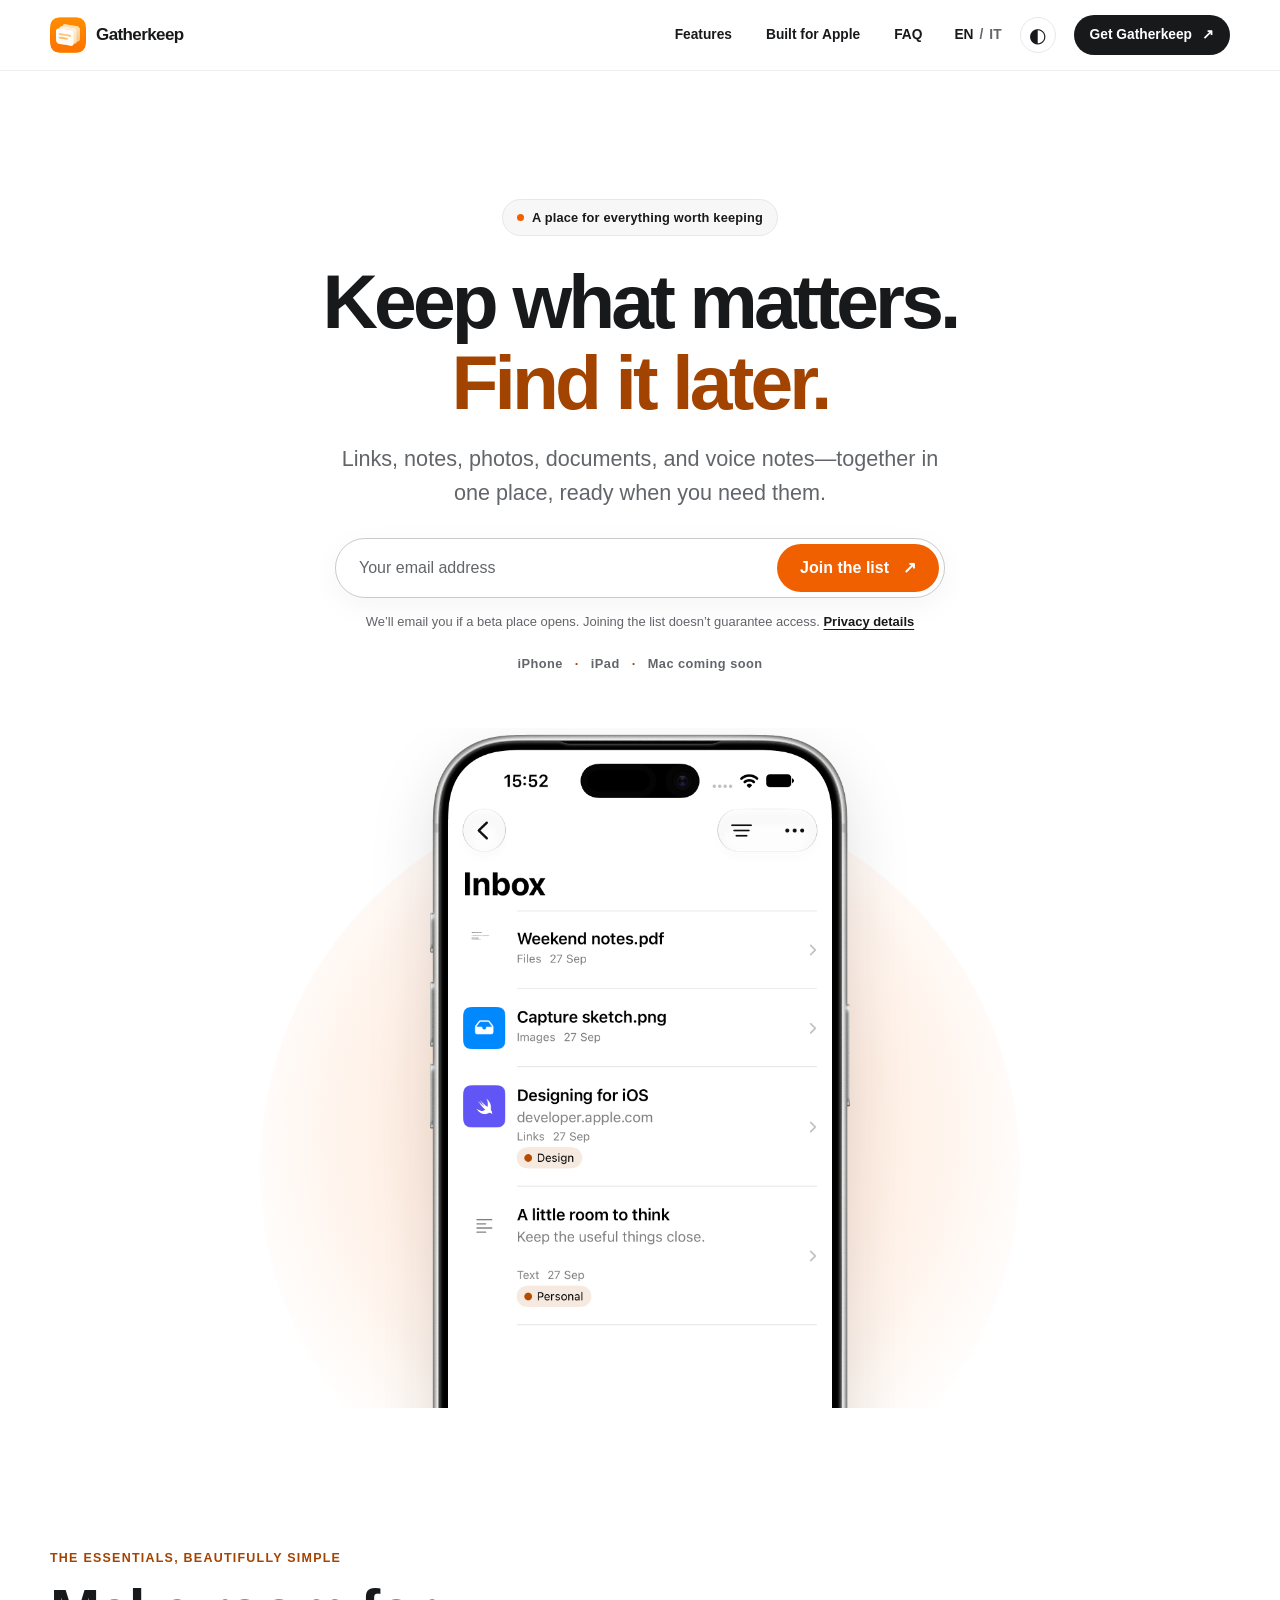
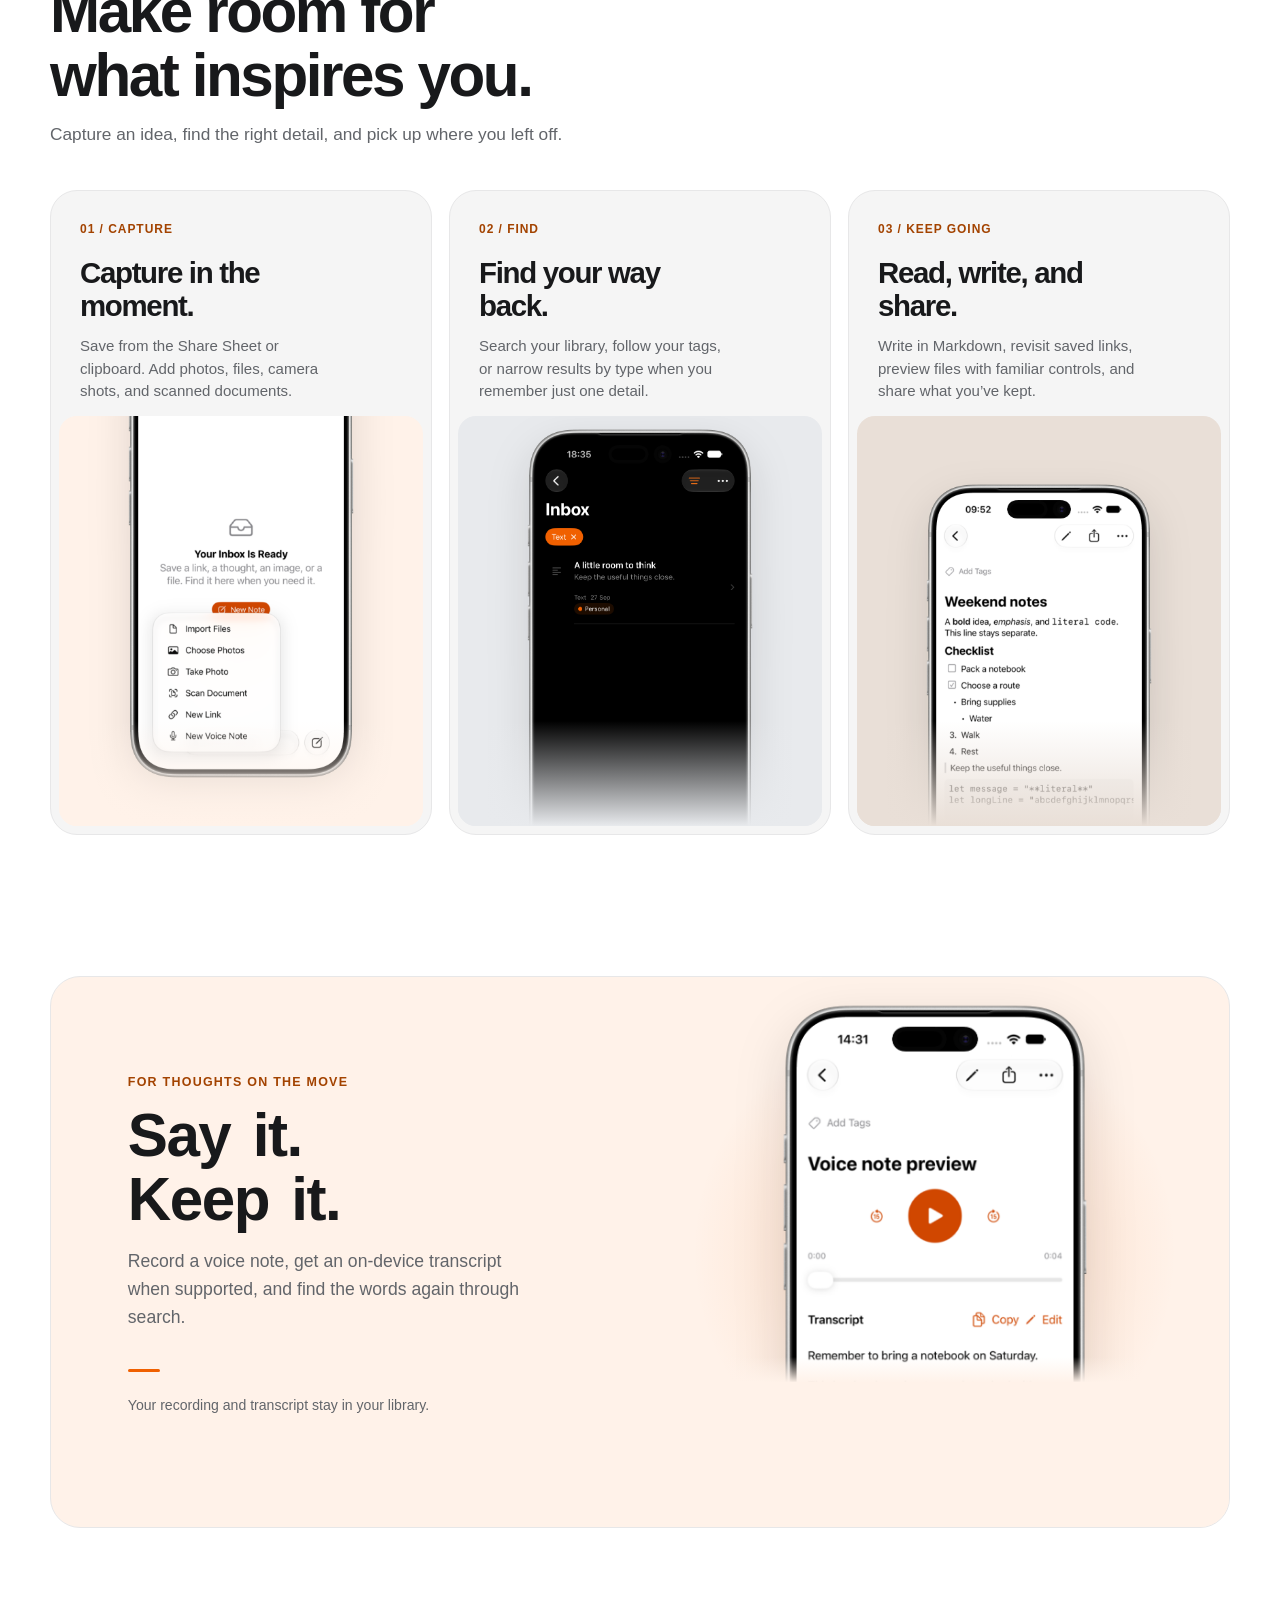
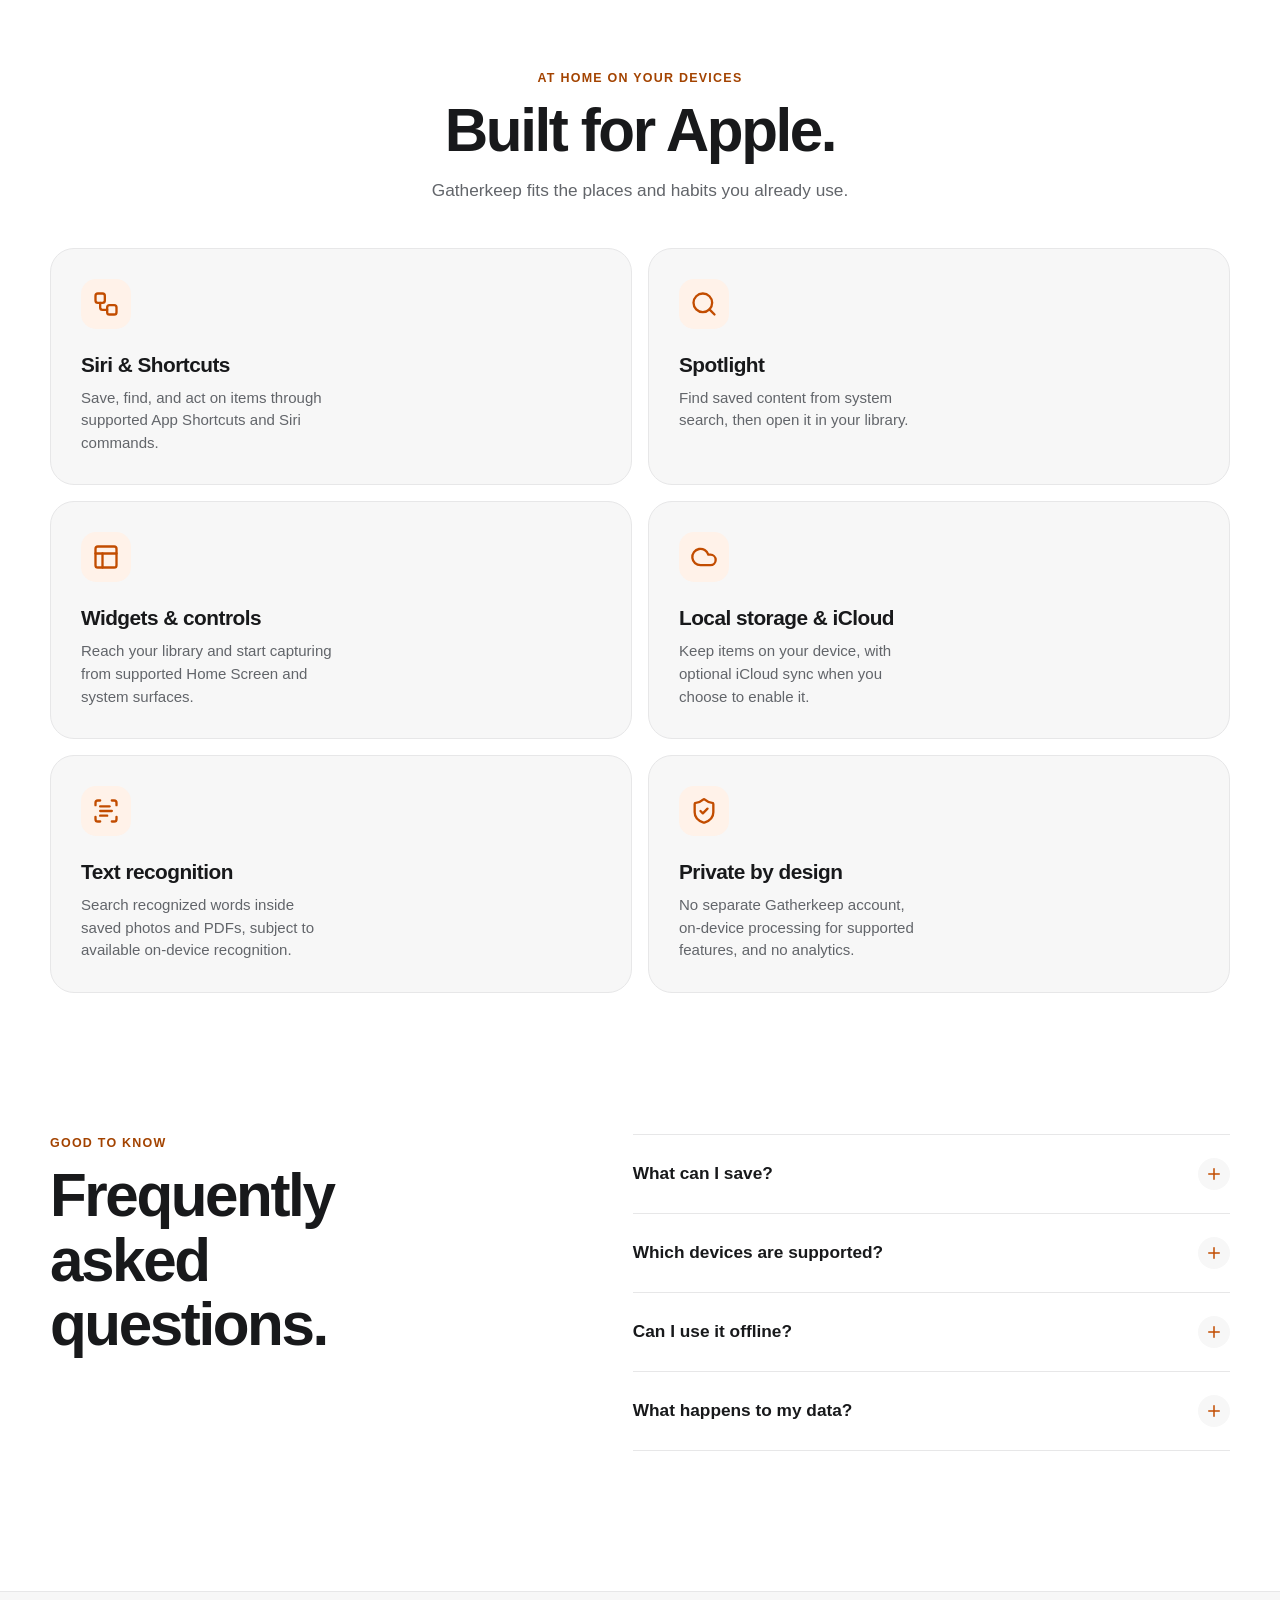
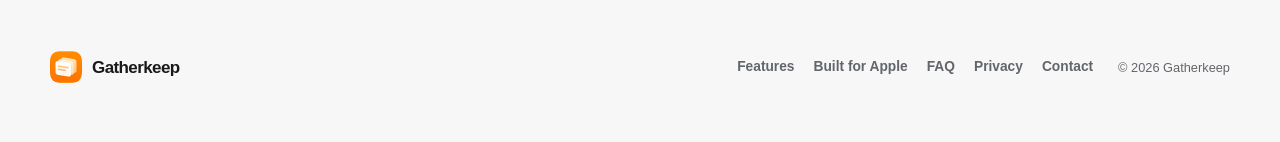
==== commit 2eaa125b: "Refine FAQ icons and mobile landing page polish" ====
--- a/index.html
+++ b/index.html
@@ -7,7 +7,7 @@
   <title>Gatherkeep — Keep what matters. Find it later.</title>
   <link rel="icon" type="image/png" href="assets/gatherkeep-icon.png"><link rel="canonical" href="https://gerardomaruotti.github.io/gatherkeep-site/">
   <link rel="alternate" hreflang="en" href="https://gerardomaruotti.github.io/gatherkeep-site/"><link rel="alternate" hreflang="it" href="https://gerardomaruotti.github.io/gatherkeep-site/it/">
-  <link rel="stylesheet" href="assets/style.css?v=2"><script src="assets/site.js?v=3" defer></script>
+  <link rel="stylesheet" href="assets/style.css?v=3"><script src="assets/site.js?v=3" defer></script>
 </head>
 <body>
   <header class="site-header"><div class="header-inner">
@@ -22,7 +22,7 @@
       <p class="hero-intro">Links, notes, photos, documents, and voice notes—together in one place, ready when you need them.</p>
       <div class="beta-block" id="beta"><form class="signup-form" action="https://formspree.io/f/mvkgrbbk" method="post" aria-label="Join the beta interest list" data-signup-form data-locale="en">
         <input type="hidden" name="language" value="en"><label class="visually-hidden" for="email">Email address</label><input id="email" name="email" type="email" autocomplete="email" placeholder="Your email address" maxlength="254" required><div class="honeypot" aria-hidden="true"><label for="company">Company</label><input id="company" name="_gotcha" type="text" tabindex="-1" autocomplete="off"></div><button type="submit">Join the list <span aria-hidden="true">↗</span></button><p class="form-message" data-form-message role="status" aria-live="polite" tabindex="-1"></p>
-      </form><p class="beta-note">Join the beta interest list. We’ll contact you if a place becomes available; this is not an automatic invitation. <a href="privacy/">Privacy details</a></p></div>
+      </form><p class="beta-note">We’ll email you if a beta place opens. Joining the list doesn’t guarantee access. <a href="privacy/">Privacy details</a></p></div>
       <p class="platforms">iPhone <span>·</span> iPad <span>·</span> Mac coming soon</p>
     </div><div class="hero-stage"><div class="hero-halo" aria-hidden="true"></div><img src="assets/library-framed.png" width="1350" height="2760" alt="A populated Gatherkeep library with a document, photo, saved link, and tagged note" fetchpriority="high"></div></section>
     <section class="section content-width" id="features" aria-labelledby="features-title"><div class="section-heading"><p class="section-label">The essentials, beautifully simple</p><h2 id="features-title">Make room for what inspires you.</h2><p>Capture an idea, find the right detail, and pick up where you left off.</p></div><div class="feature-grid">
@@ -40,10 +40,10 @@
       <article class="integration-card"><span class="integration-icon"><img src="assets/icons/shield-check.svg" width="28" height="28" alt=""></span><h3>Private by design</h3><p>No separate Gatherkeep account, on-device processing for supported features, and no analytics.</p></article>
     </div></section>
     <section class="section content-width faq-section" id="faq" aria-labelledby="faq-title"><div class="faq-heading"><p class="section-label">Good to know</p><h2 id="faq-title">Frequently asked questions.</h2></div><div class="faq-list">
-      <details><summary>What can I save?<span aria-hidden="true">+</span></summary><p>Links, notes, photos, PDFs and other files, and voice notes. Capture options include sharing, clipboard, camera, and document scanning.</p></details>
-      <details><summary>Which devices are supported?<span aria-hidden="true">+</span></summary><p>Gatherkeep is built for iPhone and iPad. A Mac version is coming later; availability is not announced yet.</p></details>
-      <details><summary>Can I use it offline?<span aria-hidden="true">+</span></summary><p>Saved items remain available locally. Opening webpages needs a connection. Voice transcription depends on device, language, and downloaded assets.</p></details>
-      <details><summary>What happens to my data?<span aria-hidden="true">+</span></summary><p>Items are saved locally, with optional iCloud sync. Gatherkeep has no separate account or analytics; supported processing happens on device.</p></details>
+      <details><summary>What can I save?<span class="faq-icon" aria-hidden="true"><img class="faq-plus" src="assets/icons/plus.svg" width="18" height="18" alt=""><img class="faq-minus" src="assets/icons/minus.svg" width="18" height="18" alt=""></span></summary><p>Links, notes, photos, PDFs and other files, and voice notes. Capture options include sharing, clipboard, camera, and document scanning.</p></details>
+      <details><summary>Which devices are supported?<span class="faq-icon" aria-hidden="true"><img class="faq-plus" src="assets/icons/plus.svg" width="18" height="18" alt=""><img class="faq-minus" src="assets/icons/minus.svg" width="18" height="18" alt=""></span></summary><p>Gatherkeep is built for iPhone and iPad. A Mac version is coming later; availability is not announced yet.</p></details>
+      <details><summary>Can I use it offline?<span class="faq-icon" aria-hidden="true"><img class="faq-plus" src="assets/icons/plus.svg" width="18" height="18" alt=""><img class="faq-minus" src="assets/icons/minus.svg" width="18" height="18" alt=""></span></summary><p>Saved items remain available locally. Opening webpages needs a connection. Voice transcription depends on device, language, and downloaded assets.</p></details>
+      <details><summary>What happens to my data?<span class="faq-icon" aria-hidden="true"><img class="faq-plus" src="assets/icons/plus.svg" width="18" height="18" alt=""><img class="faq-minus" src="assets/icons/minus.svg" width="18" height="18" alt=""></span></summary><p>Items are saved locally, with optional iCloud sync. Gatherkeep has no separate account or analytics; supported processing happens on device.</p></details>
     </div></section>
   </main>
   <footer class="site-footer"><div class="content-width footer-inner"><div class="footer-brand"><img src="assets/gatherkeep-icon.png" width="32" height="32" alt=""><span>Gatherkeep</span></div><nav aria-label="Footer navigation"><a href="#features">Features</a><a href="#apple">Built for Apple</a><a href="#faq">FAQ</a><a href="privacy/">Privacy</a><a href="mailto:maruotti@icloud.com">Contact</a></nav><p>© <span data-year>2026</span> Gatherkeep</p></div></footer>
--- a/assets/style.css
+++ b/assets/style.css
@@ -57,7 +57,7 @@
 .section{padding-top:clamp(100px,11vw,158px)}
 .section-heading{text-align:center;max-width:730px;margin:0 auto 42px}
 .section-label{margin:0 0 12px;color:var(--accent-ink);font-size:.78rem;font-weight:760;letter-spacing:.1em;text-transform:uppercase}
-.section-heading h2,.voice-copy h2,.faq-heading h2{margin:0 0 14px;font-size:clamp(2.65rem,4.7vw,4.45rem);line-height:1.07;letter-spacing:-.055em;font-weight:740;text-wrap:balance}
+.section-heading h2,.voice-copy h2,.faq-heading h2{margin:0 0 14px;font-size:clamp(2.65rem,4.7vw,4.45rem);line-height:1.07;letter-spacing:-.04em;font-weight:740;text-wrap:balance}
 .section-heading>p:last-child{margin:0;color:var(--muted);font-size:1.08rem}
 .feature-grid{display:grid;grid-template-columns:repeat(3,minmax(0,1fr));gap:17px}
 .feature-card{min-width:0;border:1px solid var(--line);border-radius:27px;background:var(--card);overflow:hidden}
@@ -75,12 +75,12 @@
 .markdown-visual img{transform:translateY(65px)}
 .voice-panel{display:grid;grid-template-columns:1fr 1fr;min-height:550px;border:1px solid var(--line);border-radius:30px;background:var(--warm);overflow:hidden}
 .voice-copy{align-self:center;padding:clamp(36px,6vw,90px)}
-.voice-copy h2{max-width:11ch}
+.voice-copy h2{max-width:11ch;letter-spacing:-.025em;word-spacing:.12em}
 .voice-copy>p:not(.section-label){max-width:420px;color:var(--muted);font-size:1.1rem;line-height:1.6}
 .small-rule{display:block;width:32px;height:3px;margin:38px 0 22px;background:var(--accent);border-radius:4px}
 .voice-copy .voice-footnote{font-size:.88rem!important}
-.voice-visual{position:relative;display:flex;justify-content:center;align-items:flex-start;max-height:550px;overflow:hidden;padding-top:32px;background:radial-gradient(circle at 50% 50%,color-mix(in srgb,var(--accent) 19%,transparent),transparent 60%)}
-.voice-visual:after{content:"";position:absolute;inset:auto 0 0;height:160px;background:linear-gradient(transparent,var(--warm) 10%)}
+.voice-visual{position:relative;display:flex;justify-content:center;align-items:flex-start;max-height:550px;overflow:hidden;padding-top:24px;background:radial-gradient(circle at 50% 50%,color-mix(in srgb,var(--accent) 19%,transparent),transparent 60%)}
+.voice-visual:after{content:"";position:absolute;inset:auto 0 0;height:170px;background:linear-gradient(transparent,var(--warm) 15%)}
 .voice-visual img{display:block;width:310px;height:auto;filter:drop-shadow(0 17px 25px #1112)}
 .apple-section .section-heading{margin-bottom:44px}
 .integration-grid{display:grid;grid-template-columns:repeat(2,minmax(0,1fr));gap:16px}
@@ -96,8 +96,11 @@
 .faq-list details{border-bottom:1px solid var(--line)}
 .faq-list summary{display:flex;justify-content:space-between;align-items:center;gap:15px;padding:23px 0;list-style:none;cursor:pointer;font-size:1.08rem;font-weight:680}
 .faq-list summary::-webkit-details-marker{display:none}
-.faq-list summary span{display:grid;place-items:center;width:27px;height:27px;flex:none;border-radius:50%;background:var(--soft);color:var(--accent-ink);font-size:1.3rem;font-weight:400}
-.faq-list details[open] summary span{transform:rotate(45deg)}
+.faq-icon{display:grid;place-items:center;width:32px;height:32px;flex:none;border-radius:50%;background:var(--soft)}
+.faq-icon img{display:block;grid-area:1/1;width:18px;height:18px;filter:invert(32%) sepia(97%) saturate(2412%) hue-rotate(15deg) brightness(87%) contrast(101%)}
+.faq-icon .faq-minus,.faq-list details[open] .faq-plus{display:none}
+.faq-list details[open] .faq-minus{display:block}
+:root[data-theme=dark] .faq-icon img{filter:invert(69%) sepia(62%) saturate(1395%) hue-rotate(328deg) brightness(102%) contrast(101%)}
 .faq-list details p{max-width:55ch;margin:0;padding:0 35px 24px 0;color:var(--muted);line-height:1.62}
 .faq-list details p a{color:var(--accent-ink)}
 .site-footer{border-top:1px solid var(--line);background:var(--soft)}
@@ -141,7 +144,7 @@
 .feature-visual img{width:210px}
 .voice-panel{grid-template-columns:1fr}
 .voice-copy{padding:48px 48px 10px}
-.voice-visual{max-height:380px}
+.voice-visual{max-height:460px}
 .integration-grid{grid-template-columns:repeat(2,minmax(0,1fr))}
 .faq-section{grid-template-columns:1fr;gap:25px}
 }
@@ -161,9 +164,9 @@
 .beta-block{margin-top:25px}
 .signup-form{grid-template-columns:1fr auto}
 .signup-form input[type=email]{height:44px;padding:0 12px;font-size:.9rem}
-.signup-form button{min-height:44px;padding:0 14px;font-size:.82rem;gap:5px}
-.beta-note{font-size:.76rem}
-.platforms{font-size:.75rem}
+.signup-form button{min-height:44px;padding:0 14px;font-size:.875rem;gap:5px}
+.beta-note{font-size:.875rem}
+.platforms{font-size:.8125rem}
 .hero-stage{margin-top:45px;max-height:510px}
 .hero-stage img{width:min(350px,85vw)}
 .section{padding-top:88px}
@@ -178,8 +181,8 @@
 .feature-visual img{width:215px}
 .voice-copy{padding:38px 29px 0}
 .voice-copy>p:not(.section-label){font-size:1rem}
-.voice-visual{max-height:440px}
-.voice-visual:after{height:165px}
+.voice-visual{max-height:390px;padding-top:20px}
+.voice-visual:after{height:90px}
 .voice-visual img{width:235px}
 .integration-grid{grid-template-columns:1fr;gap:12px}
 .integration-card{min-height:0;padding:25px}
@@ -187,7 +190,7 @@
 .faq-section{padding-bottom:85px}
 .faq-list summary{font-size:1rem}
 .footer-inner{display:block;padding-block:30px}
-.site-footer nav{gap:10px 19px;margin:22px 0}
+.site-footer nav{display:grid;grid-template-columns:repeat(3,max-content);gap:12px 20px;margin:24px 0}
 .site-footer p{width:auto}
 }
 @media(max-width:540px){.page-shell{width:min(calc(100% - 32px),1180px)}
@@ -211,4 +214,5 @@
 :root[data-theme=dark] .markdown-visual{--visual:#342c28}
 @media(prefers-color-scheme:dark){:root:not([data-theme=light]) .find-visual{--visual:#292d32}
 :root:not([data-theme=light]) .markdown-visual{--visual:#342c28}
-}
+:root:not([data-theme=light]) .faq-icon img{filter:invert(69%) sepia(62%) saturate(1395%) hue-rotate(328deg) brightness(102%) contrast(101%)}
+}
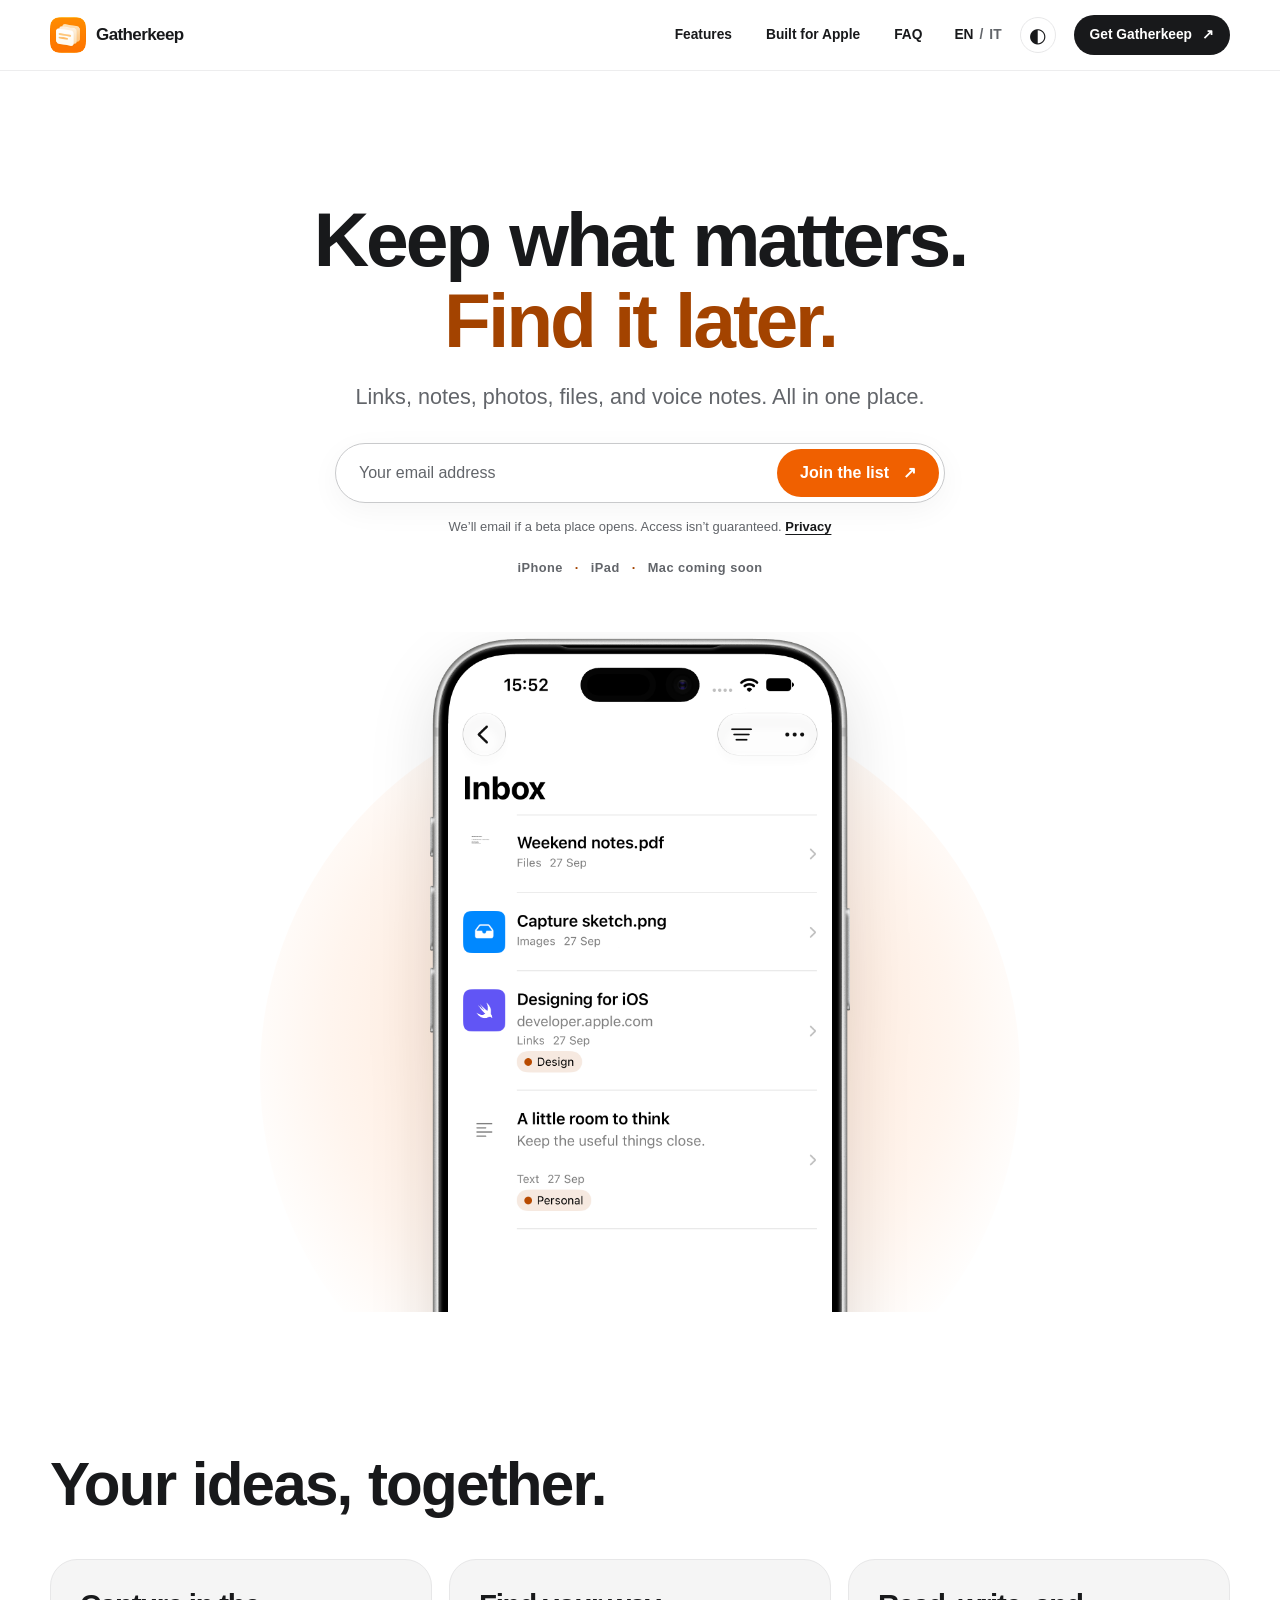
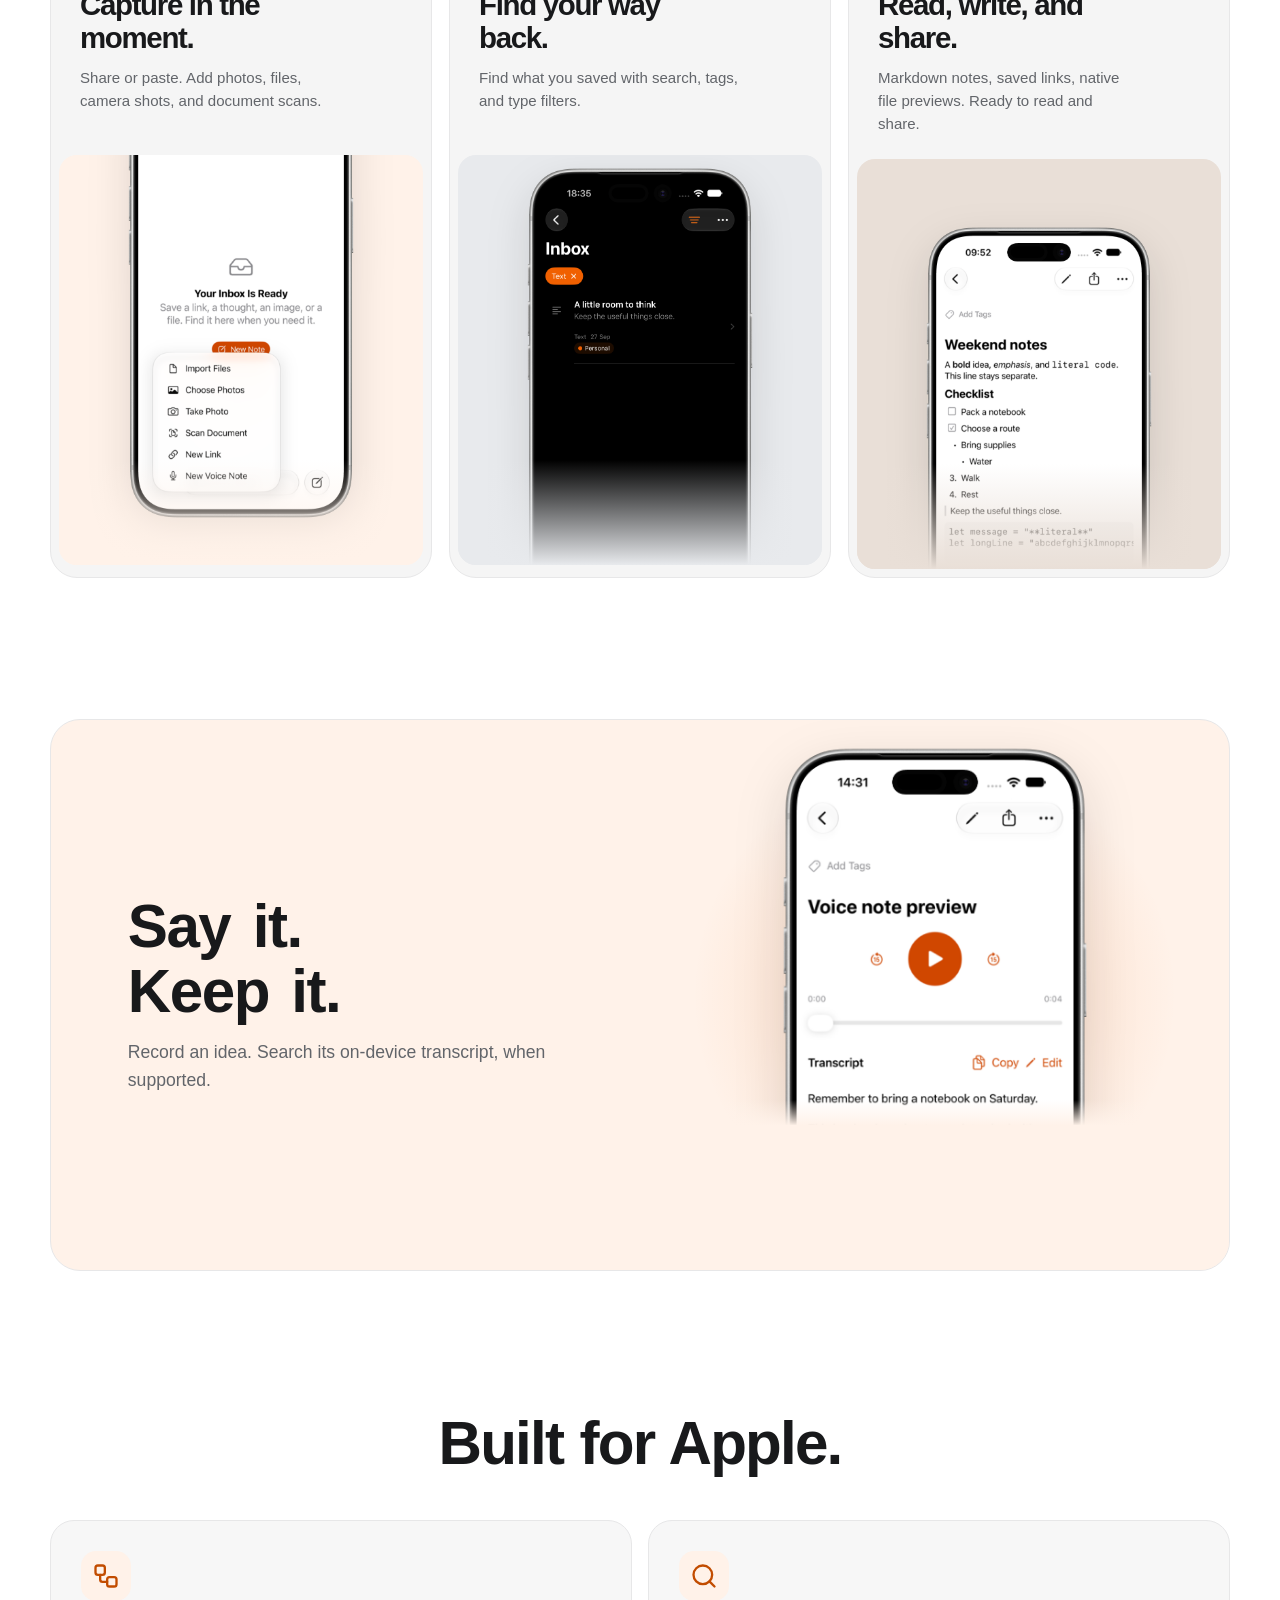
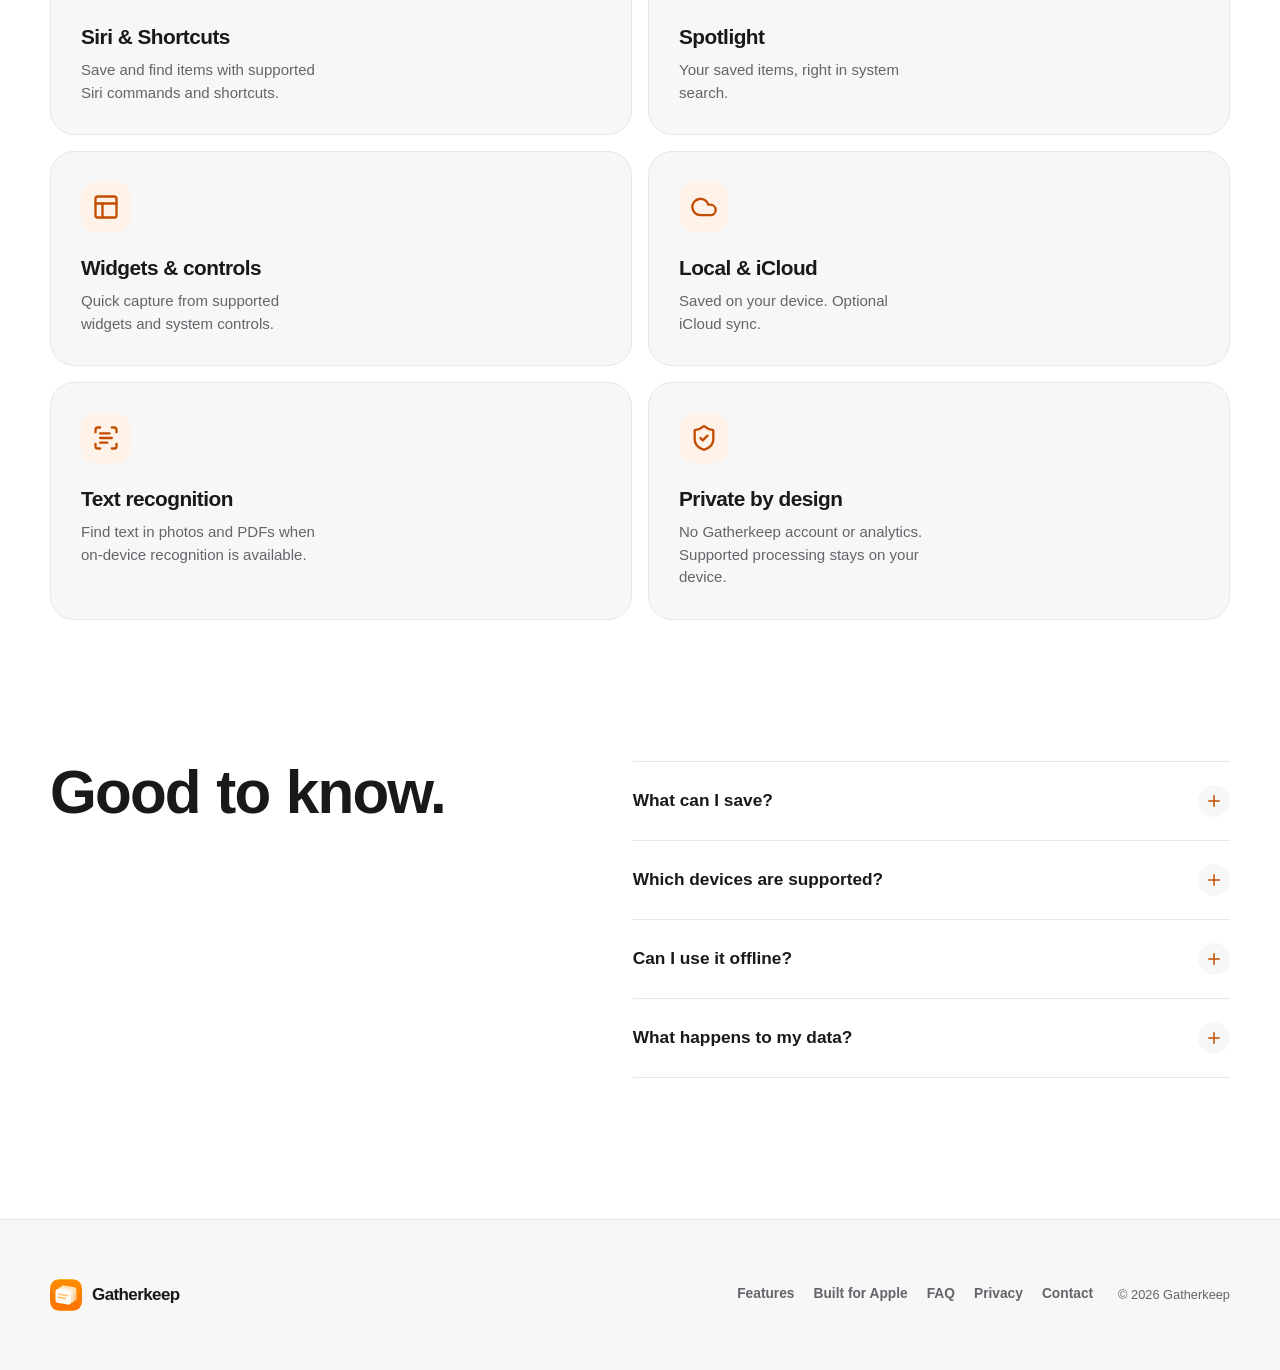
==== commit 36a208b6: "Simplify landing page copy and mobile layout" ====
--- a/index.html
+++ b/index.html
@@ -7,7 +7,7 @@
   <title>Gatherkeep — Keep what matters. Find it later.</title>
   <link rel="icon" type="image/png" href="assets/gatherkeep-icon.png"><link rel="canonical" href="https://gerardomaruotti.github.io/gatherkeep-site/">
   <link rel="alternate" hreflang="en" href="https://gerardomaruotti.github.io/gatherkeep-site/"><link rel="alternate" hreflang="it" href="https://gerardomaruotti.github.io/gatherkeep-site/it/">
-  <link rel="stylesheet" href="assets/style.css?v=3"><script src="assets/site.js?v=3" defer></script>
+  <link rel="stylesheet" href="assets/style.css?v=5"><script src="assets/site.js?v=4" defer></script>
 </head>
 <body>
   <header class="site-header"><div class="header-inner">
@@ -17,33 +17,32 @@
   </div></header>
   <main id="top">
     <section class="hero content-width" aria-labelledby="hero-title"><div class="hero-copy">
-      <p class="eyebrow"><span class="eyebrow-dot" aria-hidden="true"></span> A place for everything worth keeping</p>
       <h1 id="hero-title">Keep what matters.<br><span>Find it later.</span></h1>
-      <p class="hero-intro">Links, notes, photos, documents, and voice notes—together in one place, ready when you need them.</p>
+      <p class="hero-intro">Links, notes, photos, files, and voice notes. All in one place.</p>
       <div class="beta-block" id="beta"><form class="signup-form" action="https://formspree.io/f/mvkgrbbk" method="post" aria-label="Join the beta interest list" data-signup-form data-locale="en">
-        <input type="hidden" name="language" value="en"><label class="visually-hidden" for="email">Email address</label><input id="email" name="email" type="email" autocomplete="email" placeholder="Your email address" maxlength="254" required><div class="honeypot" aria-hidden="true"><label for="company">Company</label><input id="company" name="_gotcha" type="text" tabindex="-1" autocomplete="off"></div><button type="submit">Join the list <span aria-hidden="true">↗</span></button><p class="form-message" data-form-message role="status" aria-live="polite" tabindex="-1"></p>
-      </form><p class="beta-note">We’ll email you if a beta place opens. Joining the list doesn’t guarantee access. <a href="privacy/">Privacy details</a></p></div>
+        <input type="hidden" name="language" value="en"><label class="visually-hidden" for="email">Email address</label><input id="email" name="email" type="email" autocomplete="email" placeholder="Your email address" maxlength="254" required><div class="honeypot" aria-hidden="true"><label for="company">Company</label><input id="company" name="_gotcha" type="text" tabindex="-1" autocomplete="off"></div><button type="submit">Join the list <span aria-hidden="true">↗</span></button>
+      </form><p class="form-message" data-form-message role="status" aria-live="polite" tabindex="-1"></p><p class="beta-note" data-beta-note>We’ll email if a beta place opens. Access isn’t guaranteed. <a href="privacy/">Privacy</a></p><div class="signup-success" data-signup-success role="status" aria-live="polite" tabindex="-1" hidden><strong>Thanks. You’re on the list.</strong><p>We’ll get in touch if a beta place becomes available.</p></div></div>
       <p class="platforms">iPhone <span>·</span> iPad <span>·</span> Mac coming soon</p>
     </div><div class="hero-stage"><div class="hero-halo" aria-hidden="true"></div><img src="assets/library-framed.png" width="1350" height="2760" alt="A populated Gatherkeep library with a document, photo, saved link, and tagged note" fetchpriority="high"></div></section>
-    <section class="section content-width" id="features" aria-labelledby="features-title"><div class="section-heading"><p class="section-label">The essentials, beautifully simple</p><h2 id="features-title">Make room for what inspires you.</h2><p>Capture an idea, find the right detail, and pick up where you left off.</p></div><div class="feature-grid">
-      <article class="feature-card"><div class="feature-copy"><span class="feature-number">01 / Capture</span><h3>Capture in the moment.</h3><p>Save from the Share Sheet or clipboard. Add photos, files, camera shots, and scanned documents.</p></div><div class="feature-visual capture-visual"><img src="assets/capture-framed.png" width="1350" height="2760" alt="Gatherkeep’s capture menu with file, photo, camera, scanner, link, and voice-note options" loading="lazy"></div></article>
-      <article class="feature-card"><div class="feature-copy"><span class="feature-number">02 / Find</span><h3>Find your way back.</h3><p>Search your library, follow your tags, or narrow results by type when you remember just one detail.</p></div><div class="feature-visual find-visual"><img src="assets/filter-framed.png" width="1350" height="2760" alt="Gatherkeep library filtered to text notes" loading="lazy"></div></article>
-      <article class="feature-card"><div class="feature-copy"><span class="feature-number">03 / Keep going</span><h3>Read, write, and share.</h3><p>Write in Markdown, revisit saved links, preview files with familiar controls, and share what you’ve kept.</p></div><div class="feature-visual markdown-visual"><img src="assets/markdown-framed.png" width="1350" height="2760" alt="A rendered Markdown note in Gatherkeep with a heading, checklist, and list" loading="lazy"></div></article>
+    <section class="section content-width" id="features" aria-labelledby="features-title"><div class="section-heading"><h2 id="features-title">Your ideas, together.</h2></div><div class="feature-grid">
+      <article class="feature-card"><div class="feature-copy"><h3>Capture in the moment.</h3><p>Share or paste. Add photos, files, camera shots, and document scans.</p></div><div class="feature-visual capture-visual"><img src="assets/capture-framed.png" width="1350" height="2760" alt="Gatherkeep’s capture menu with file, photo, camera, scanner, link, and voice-note options" loading="lazy"></div></article>
+      <article class="feature-card"><div class="feature-copy"><h3>Find your way back.</h3><p>Find what you saved with search, tags, and type filters.</p></div><div class="feature-visual find-visual"><img src="assets/filter-framed.png" width="1350" height="2760" alt="Gatherkeep library filtered to text notes" loading="lazy"></div></article>
+      <article class="feature-card"><div class="feature-copy"><h3>Read, write, and share.</h3><p>Markdown notes, saved links, native file previews. Ready to read and share.</p></div><div class="feature-visual markdown-visual"><img src="assets/markdown-framed.png" width="1350" height="2760" alt="A rendered Markdown note in Gatherkeep with a heading, checklist, and list" loading="lazy"></div></article>
     </div></section>
-    <section class="section content-width voice-section" aria-labelledby="voice-title"><div class="voice-panel"><div class="voice-copy"><p class="section-label">For thoughts on the move</p><h2 id="voice-title">Say it. Keep it.</h2><p>Record a voice note, get an on-device transcript when supported, and find the words again through search.</p><span class="small-rule" aria-hidden="true"></span><p class="voice-footnote">Your recording and transcript stay in your library.</p></div><div class="voice-visual"><img src="assets/voice-framed.png" width="1350" height="2760" alt="A saved voice note with playback controls and a transcript in Gatherkeep" loading="lazy"></div></div></section>
-    <section class="section content-width apple-section" id="apple" aria-labelledby="apple-title"><div class="section-heading"><p class="section-label">At home on your devices</p><h2 id="apple-title">Built for Apple.</h2><p>Gatherkeep fits the places and habits you already use.</p></div><div class="integration-grid">
-      <article class="integration-card"><span class="integration-icon"><img src="assets/icons/workflow.svg" width="28" height="28" alt=""></span><h3>Siri &amp; Shortcuts</h3><p>Save, find, and act on items through supported App Shortcuts and Siri commands.</p></article>
-      <article class="integration-card"><span class="integration-icon"><img src="assets/icons/search.svg" width="28" height="28" alt=""></span><h3>Spotlight</h3><p>Find saved content from system search, then open it in your library.</p></article>
-      <article class="integration-card"><span class="integration-icon"><img src="assets/icons/panels-top-left.svg" width="28" height="28" alt=""></span><h3>Widgets &amp; controls</h3><p>Reach your library and start capturing from supported Home Screen and system surfaces.</p></article>
-      <article class="integration-card"><span class="integration-icon"><img src="assets/icons/cloud.svg" width="28" height="28" alt=""></span><h3>Local storage &amp; iCloud</h3><p>Keep items on your device, with optional iCloud sync when you choose to enable it.</p></article>
-      <article class="integration-card"><span class="integration-icon"><img src="assets/icons/scan-text.svg" width="28" height="28" alt=""></span><h3>Text recognition</h3><p>Search recognized words inside saved photos and PDFs, subject to available on-device recognition.</p></article>
-      <article class="integration-card"><span class="integration-icon"><img src="assets/icons/shield-check.svg" width="28" height="28" alt=""></span><h3>Private by design</h3><p>No separate Gatherkeep account, on-device processing for supported features, and no analytics.</p></article>
+    <section class="section content-width voice-section" aria-labelledby="voice-title"><div class="voice-panel"><div class="voice-copy"><h2 id="voice-title">Say it. Keep it.</h2><p>Record an idea. Search its on-device transcript, when supported.</p></div><div class="voice-visual"><img src="assets/voice-framed.png" width="1350" height="2760" alt="A saved voice note with playback controls and a transcript in Gatherkeep" loading="lazy"></div></div></section>
+    <section class="section content-width apple-section" id="apple" aria-labelledby="apple-title"><div class="section-heading"><h2 id="apple-title">Built for Apple.</h2></div><div class="integration-grid">
+      <article class="integration-card"><span class="integration-icon"><img src="assets/icons/workflow.svg" width="28" height="28" alt=""></span><h3>Siri &amp; Shortcuts</h3><p>Save and find items with supported Siri commands and shortcuts.</p></article>
+      <article class="integration-card"><span class="integration-icon"><img src="assets/icons/search.svg" width="28" height="28" alt=""></span><h3>Spotlight</h3><p>Your saved items, right in system search.</p></article>
+      <article class="integration-card"><span class="integration-icon"><img src="assets/icons/panels-top-left.svg" width="28" height="28" alt=""></span><h3>Widgets &amp; controls</h3><p>Quick capture from supported widgets and system controls.</p></article>
+      <article class="integration-card"><span class="integration-icon"><img src="assets/icons/cloud.svg" width="28" height="28" alt=""></span><h3>Local &amp; iCloud</h3><p>Saved on your device. Optional iCloud sync.</p></article>
+      <article class="integration-card"><span class="integration-icon"><img src="assets/icons/scan-text.svg" width="28" height="28" alt=""></span><h3>Text recognition</h3><p>Find text in photos and PDFs when on-device recognition is available.</p></article>
+      <article class="integration-card"><span class="integration-icon"><img src="assets/icons/shield-check.svg" width="28" height="28" alt=""></span><h3>Private by design</h3><p>No Gatherkeep account or analytics. Supported processing stays on your device.</p></article>
     </div></section>
-    <section class="section content-width faq-section" id="faq" aria-labelledby="faq-title"><div class="faq-heading"><p class="section-label">Good to know</p><h2 id="faq-title">Frequently asked questions.</h2></div><div class="faq-list">
-      <details><summary>What can I save?<span class="faq-icon" aria-hidden="true"><img class="faq-plus" src="assets/icons/plus.svg" width="18" height="18" alt=""><img class="faq-minus" src="assets/icons/minus.svg" width="18" height="18" alt=""></span></summary><p>Links, notes, photos, PDFs and other files, and voice notes. Capture options include sharing, clipboard, camera, and document scanning.</p></details>
-      <details><summary>Which devices are supported?<span class="faq-icon" aria-hidden="true"><img class="faq-plus" src="assets/icons/plus.svg" width="18" height="18" alt=""><img class="faq-minus" src="assets/icons/minus.svg" width="18" height="18" alt=""></span></summary><p>Gatherkeep is built for iPhone and iPad. A Mac version is coming later; availability is not announced yet.</p></details>
-      <details><summary>Can I use it offline?<span class="faq-icon" aria-hidden="true"><img class="faq-plus" src="assets/icons/plus.svg" width="18" height="18" alt=""><img class="faq-minus" src="assets/icons/minus.svg" width="18" height="18" alt=""></span></summary><p>Saved items remain available locally. Opening webpages needs a connection. Voice transcription depends on device, language, and downloaded assets.</p></details>
-      <details><summary>What happens to my data?<span class="faq-icon" aria-hidden="true"><img class="faq-plus" src="assets/icons/plus.svg" width="18" height="18" alt=""><img class="faq-minus" src="assets/icons/minus.svg" width="18" height="18" alt=""></span></summary><p>Items are saved locally, with optional iCloud sync. Gatherkeep has no separate account or analytics; supported processing happens on device.</p></details>
+    <section class="section content-width faq-section" id="faq" aria-labelledby="faq-title"><div class="faq-heading"><h2 id="faq-title">Good to know.</h2></div><div class="faq-list">
+      <details><summary>What can I save?<span class="faq-icon" aria-hidden="true"><img class="faq-plus" src="assets/icons/plus.svg" width="18" height="18" alt=""><img class="faq-minus" src="assets/icons/minus.svg" width="18" height="18" alt=""></span></summary><p>Links, notes, photos, PDFs and other files, and voice notes.</p></details>
+      <details><summary>Which devices are supported?<span class="faq-icon" aria-hidden="true"><img class="faq-plus" src="assets/icons/plus.svg" width="18" height="18" alt=""><img class="faq-minus" src="assets/icons/minus.svg" width="18" height="18" alt=""></span></summary><p>iPhone and iPad. Mac is coming soon, with no release date yet.</p></details>
+      <details><summary>Can I use it offline?<span class="faq-icon" aria-hidden="true"><img class="faq-plus" src="assets/icons/plus.svg" width="18" height="18" alt=""><img class="faq-minus" src="assets/icons/minus.svg" width="18" height="18" alt=""></span></summary><p>Saved items work offline; webpages need a connection. Transcription depends on your device, language, and downloaded assets.</p></details>
+      <details><summary>What happens to my data?<span class="faq-icon" aria-hidden="true"><img class="faq-plus" src="assets/icons/plus.svg" width="18" height="18" alt=""><img class="faq-minus" src="assets/icons/minus.svg" width="18" height="18" alt=""></span></summary><p>Items stay on your device, with optional iCloud sync. No Gatherkeep account or analytics. Supported processing happens on device.</p></details>
     </div></section>
   </main>
   <footer class="site-footer"><div class="content-width footer-inner"><div class="footer-brand"><img src="assets/gatherkeep-icon.png" width="32" height="32" alt=""><span>Gatherkeep</span></div><nav aria-label="Footer navigation"><a href="#features">Features</a><a href="#apple">Built for Apple</a><a href="#faq">FAQ</a><a href="privacy/">Privacy</a><a href="mailto:maruotti@icloud.com">Contact</a></nav><p>© <span data-year>2026</span> Gatherkeep</p></div></footer>
--- a/assets/style.css
+++ b/assets/style.css
@@ -1,6 +1,7 @@
 :root{color-scheme:light;--accent:#f06000;--accent-ink:#a34300;--ink:#18191b;--muted:#62656a;--line:#e7e7e8;--surface:#fff;--soft:#f7f7f7;--card:#f5f5f5;--warm:#fff2e9;--hero-glow:#ffd3b5;font:16px/1.5 -apple-system,BlinkMacSystemFont,"Segoe UI",sans-serif}
 :root[data-theme=dark]{color-scheme:dark;--accent-ink:#ffad75;--ink:#f7f7f8;--muted:#b7b8bc;--line:#38393d;--surface:#111214;--soft:#1b1c1f;--card:#202124;--warm:#392419;--hero-glow:#803b13}
 *{box-sizing:border-box}
+[hidden]{display:none!important}
 html{scroll-behavior:smooth;scroll-padding-top:92px}
 body{margin:0;background:var(--surface);color:var(--ink)}
 button,input{font:inherit}
@@ -29,10 +30,8 @@
 .mobile-menu{display:none}
 .hero{text-align:center;padding-top:clamp(72px,10vw,135px)}
 .hero-copy{max-width:880px;margin:auto}
-.eyebrow{display:inline-flex;align-items:center;gap:8px;margin:0;padding:8px 14px;border:1px solid var(--line);border-radius:999px;background:var(--soft);font-size:.8rem;font-weight:700;letter-spacing:.015em}
-.eyebrow-dot{width:7px;height:7px;background:var(--accent);border-radius:50%}
 h1,h2,h3,p{margin-top:0}
-h1{margin:25px auto 20px;font-size:clamp(3.2rem,6vw,5.55rem);line-height:1.05;letter-spacing:-.05em;font-weight:760;text-wrap:balance}
+h1{margin:0 auto 20px;font-size:clamp(3.2rem,6vw,5.55rem);line-height:1.05;letter-spacing:-.04em;word-spacing:.025em;font-weight:760;text-wrap:balance}
 h1 span{color:var(--accent-ink)}
 .hero-intro{max-width:620px;margin:0 auto;color:var(--muted);font-size:clamp(1.1rem,1.7vw,1.35rem);line-height:1.55;text-wrap:pretty}
 .beta-block{max-width:610px;margin:29px auto 0}
@@ -43,12 +42,16 @@
 .signup-form button{display:flex;align-items:center;gap:14px;min-height:48px;padding:0 23px;border:0;border-radius:999px;background:var(--accent);color:#fff;font-weight:730;cursor:pointer;white-space:nowrap}
 .signup-form button:hover{background:#c94b00}
 .signup-form button:disabled{opacity:.7;cursor:wait}
-.form-message{position:absolute;top:100%;left:0;width:100%;margin:8px 0 0;font-size:.9rem;line-height:1.35}
+.form-message{margin:10px 12px 0;font-size:.9rem;line-height:1.45;text-align:left}
 .form-message:empty{display:none}
-.form-message[data-state=success]{color:#167242}
-.form-message[data-state=error]{color:#b12d20}
+.form-message[data-state=error]{padding:10px 12px;border-radius:12px;background:var(--soft);color:#b12d20}
+.form-message:focus-visible{outline:2px solid var(--accent-ink);outline-offset:3px}
+.signup-success:focus-visible{outline:2px solid var(--accent-ink);outline-offset:0}
 .beta-note{max-width:560px;margin:14px auto 0;color:var(--muted);font-size:.81rem;line-height:1.5}
 .beta-note a{color:var(--ink);font-weight:650}
+.signup-success{min-height:90px;padding:18px 24px;border:1px solid var(--accent-ink);border-radius:24px;background:var(--warm);text-align:center}
+.signup-success strong{display:block;font-size:1.12rem;line-height:1.3}
+.signup-success p{margin:5px 0 0;color:var(--muted);font-size:.92rem;line-height:1.45}
 .platforms{margin:22px 0 0;color:var(--muted);font-size:.8rem;font-weight:650;letter-spacing:.035em}
 .platforms span{padding:0 8px;color:var(--accent-ink)}
 .hero-stage{position:relative;display:flex;align-items:flex-start;justify-content:center;isolation:isolate;max-height:680px;margin:55px auto 0;overflow:hidden}
@@ -56,13 +59,10 @@
 .hero-stage img{display:block;width:min(430px,54vw);height:auto;filter:drop-shadow(0 24px 30px #1112)}
 .section{padding-top:clamp(100px,11vw,158px)}
 .section-heading{text-align:center;max-width:730px;margin:0 auto 42px}
-.section-label{margin:0 0 12px;color:var(--accent-ink);font-size:.78rem;font-weight:760;letter-spacing:.1em;text-transform:uppercase}
-.section-heading h2,.voice-copy h2,.faq-heading h2{margin:0 0 14px;font-size:clamp(2.65rem,4.7vw,4.45rem);line-height:1.07;letter-spacing:-.04em;font-weight:740;text-wrap:balance}
-.section-heading>p:last-child{margin:0;color:var(--muted);font-size:1.08rem}
+.section-heading h2,.voice-copy h2,.faq-heading h2{margin:0 0 14px;font-size:clamp(2.65rem,4.7vw,4.45rem);line-height:1.07;letter-spacing:-.03em;word-spacing:.025em;font-weight:740;text-wrap:balance}
 .feature-grid{display:grid;grid-template-columns:repeat(3,minmax(0,1fr));gap:17px}
 .feature-card{min-width:0;border:1px solid var(--line);border-radius:27px;background:var(--card);overflow:hidden}
-.feature-copy{min-height:225px;padding:29px 29px 0}
-.feature-number{display:block;margin-bottom:19px;color:var(--accent-ink);font-size:.75rem;letter-spacing:.08em;text-transform:uppercase;font-weight:750}
+.feature-copy{min-height:195px;padding:29px 29px 24px}
 .feature-copy h3{max-width:13ch;margin:0 0 12px;font-size:clamp(1.6rem,2.3vw,2.25rem);line-height:1.12;letter-spacing:-.045em}
 .feature-copy p{max-width:31ch;margin:0;color:var(--muted);font-size:.94rem;line-height:1.5}
 .feature-visual{--visual:var(--warm);height:410px;display:flex;justify-content:center;align-items:flex-start;overflow:hidden;position:relative;margin:0 8px 8px;border-radius:18px;background:var(--visual)}
@@ -76,15 +76,13 @@
 .voice-panel{display:grid;grid-template-columns:1fr 1fr;min-height:550px;border:1px solid var(--line);border-radius:30px;background:var(--warm);overflow:hidden}
 .voice-copy{align-self:center;padding:clamp(36px,6vw,90px)}
 .voice-copy h2{max-width:11ch;letter-spacing:-.025em;word-spacing:.12em}
-.voice-copy>p:not(.section-label){max-width:420px;color:var(--muted);font-size:1.1rem;line-height:1.6}
-.small-rule{display:block;width:32px;height:3px;margin:38px 0 22px;background:var(--accent);border-radius:4px}
-.voice-copy .voice-footnote{font-size:.88rem!important}
+.voice-copy>p{max-width:420px;margin-bottom:0;color:var(--muted);font-size:1.1rem;line-height:1.6}
 .voice-visual{position:relative;display:flex;justify-content:center;align-items:flex-start;max-height:550px;overflow:hidden;padding-top:24px;background:radial-gradient(circle at 50% 50%,color-mix(in srgb,var(--accent) 19%,transparent),transparent 60%)}
 .voice-visual:after{content:"";position:absolute;inset:auto 0 0;height:170px;background:linear-gradient(transparent,var(--warm) 15%)}
 .voice-visual img{display:block;width:310px;height:auto;filter:drop-shadow(0 17px 25px #1112)}
 .apple-section .section-heading{margin-bottom:44px}
 .integration-grid{display:grid;grid-template-columns:repeat(2,minmax(0,1fr));gap:16px}
-.integration-card{min-height:205px;padding:30px;border:1px solid var(--line);border-radius:24px;background:var(--soft)}
+.integration-card{min-height:185px;padding:30px;border:1px solid var(--line);border-radius:24px;background:var(--soft)}
 .integration-icon{display:grid;place-items:center;width:50px;height:50px;border-radius:15px;background:var(--warm);margin-bottom:23px}
 .integration-icon img{display:block;filter:invert(32%) sepia(97%) saturate(2412%) hue-rotate(15deg) brightness(87%) contrast(101%)}
 :root[data-theme=dark] .integration-icon img{filter:invert(69%) sepia(62%) saturate(1395%) hue-rotate(328deg) brightness(102%) contrast(101%)}
@@ -120,7 +118,7 @@
 .page-shell .site-footer a{color:inherit}
 @media(max-width:1000px){.desktop-links{gap:18px}
 .header-actions{gap:10px}
-.feature-copy{padding:23px 23px 0}
+.feature-copy{padding:23px 23px 24px}
 .feature-visual{height:350px}
 .feature-visual img{width:205px}
 .footer-inner{flex-wrap:wrap;padding-block:25px}
@@ -157,36 +155,38 @@
 .header-actions{gap:8px}
 .theme-toggle{width:32px;height:32px}
 .mobile-menu summary{width:32px;height:32px}
-.hero{text-align:left;padding-top:56px}
-.eyebrow{font-size:.7rem;padding:7px 10px}
-h1{font-size:clamp(2.8rem,10.5vw,4.2rem);line-height:1.05;margin:20px 0 17px;letter-spacing:-.06em}
+.hero{text-align:left;padding-top:48px}
+h1{font-size:clamp(2.8rem,10.5vw,4.2rem);line-height:1.08;margin:0 0 18px;letter-spacing:-.035em}
 .hero-intro{font-size:1.05rem}
 .beta-block{margin-top:25px}
 .signup-form{grid-template-columns:1fr auto}
 .signup-form input[type=email]{height:44px;padding:0 12px;font-size:.9rem}
 .signup-form button{min-height:44px;padding:0 14px;font-size:.875rem;gap:5px}
 .beta-note{font-size:.875rem}
+.signup-success{text-align:left;padding:18px 20px}
 .platforms{font-size:.8125rem}
 .hero-stage{margin-top:45px;max-height:510px}
 .hero-stage img{width:min(350px,85vw)}
-.section{padding-top:88px}
+.section{padding-top:72px}
 .section-heading{text-align:left;margin-bottom:27px}
-.section-heading h2,.voice-copy h2,.faq-heading h2{font-size:clamp(2.45rem,9vw,3.3rem)}
-.section-heading>p:last-child{font-size:1rem}
+.section-heading h2,.voice-copy h2,.faq-heading h2{font-size:clamp(2.2rem,8.6vw,3rem)}
 .feature-card{display:block;min-height:0}
-.feature-copy{padding:29px 26px 0}
-.feature-copy h3{font-size:1.85rem}
+.feature-copy{padding:26px 26px 24px}
+.feature-copy h3{max-width:18ch;font-size:1.75rem;letter-spacing:-.035em}
 .feature-copy p{max-width:40ch}
 .feature-visual{height:355px}
 .feature-visual img{width:215px}
 .voice-copy{padding:38px 29px 0}
-.voice-copy>p:not(.section-label){font-size:1rem}
+.voice-copy>p{font-size:1rem}
 .voice-visual{max-height:390px;padding-top:20px}
 .voice-visual:after{height:90px}
 .voice-visual img{width:235px}
-.integration-grid{grid-template-columns:1fr;gap:12px}
-.integration-card{min-height:0;padding:25px}
-.integration-icon{margin-bottom:18px}
+.integration-grid{grid-template-columns:1fr;gap:0;border-top:1px solid var(--line)}
+.integration-card{display:grid;grid-template-columns:44px minmax(0,1fr);column-gap:16px;row-gap:6px;min-height:0;padding:22px 0;border:0;border-bottom:1px solid var(--line);border-radius:0;background:transparent}
+.integration-icon{grid-column:1;grid-row:1/3;width:44px;height:44px;border-radius:13px;margin:0}
+.integration-icon img{width:24px;height:24px}
+.integration-card h3{grid-column:2;margin:0;font-size:1.08rem}
+.integration-card p{grid-column:2;max-width:none;font-size:.94rem}
 .faq-section{padding-bottom:85px}
 .faq-list summary{font-size:1rem}
 .footer-inner{display:block;padding-block:30px}
@@ -200,8 +200,9 @@
 }
 @media(max-width:350px){.brand span{font-size:.92rem}
 .header-actions{gap:5px}
-.signup-form{grid-template-columns:1fr}
-.signup-form button{justify-content:center}
+.signup-form{grid-template-columns:1fr;border-radius:24px}
+.signup-form input[type=email]{border-radius:18px}
+.signup-form button{justify-content:center;border-radius:18px}
 .hero-stage{max-height:460px}
 }
 @media(prefers-reduced-motion:reduce){html{scroll-behavior:auto}
@@ -215,4 +216,6 @@
 @media(prefers-color-scheme:dark){:root:not([data-theme=light]) .find-visual{--visual:#292d32}
 :root:not([data-theme=light]) .markdown-visual{--visual:#342c28}
 :root:not([data-theme=light]) .faq-icon img{filter:invert(69%) sepia(62%) saturate(1395%) hue-rotate(328deg) brightness(102%) contrast(101%)}
-}
+:root:not([data-theme=light]) .form-message[data-state=error]{color:#ffb3a9}
+}
+:root[data-theme=dark] .form-message[data-state=error]{color:#ffb3a9}
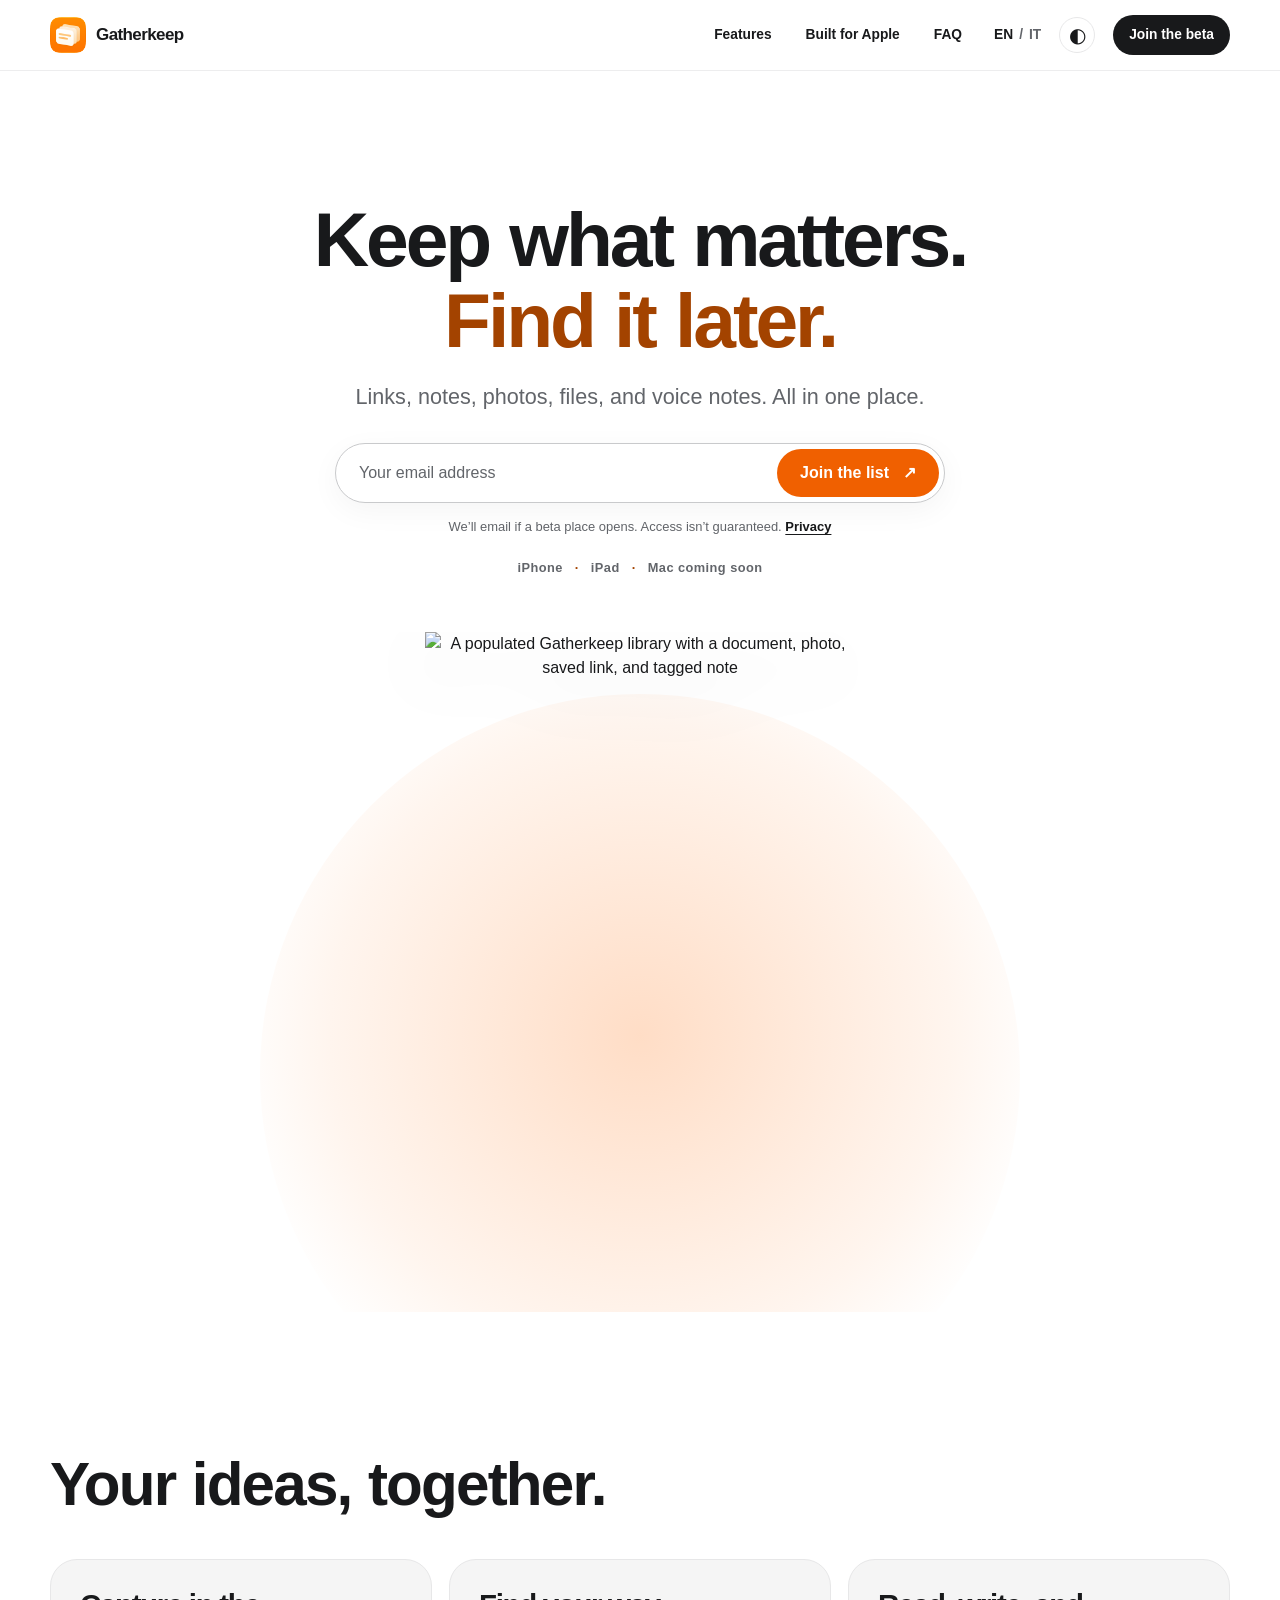
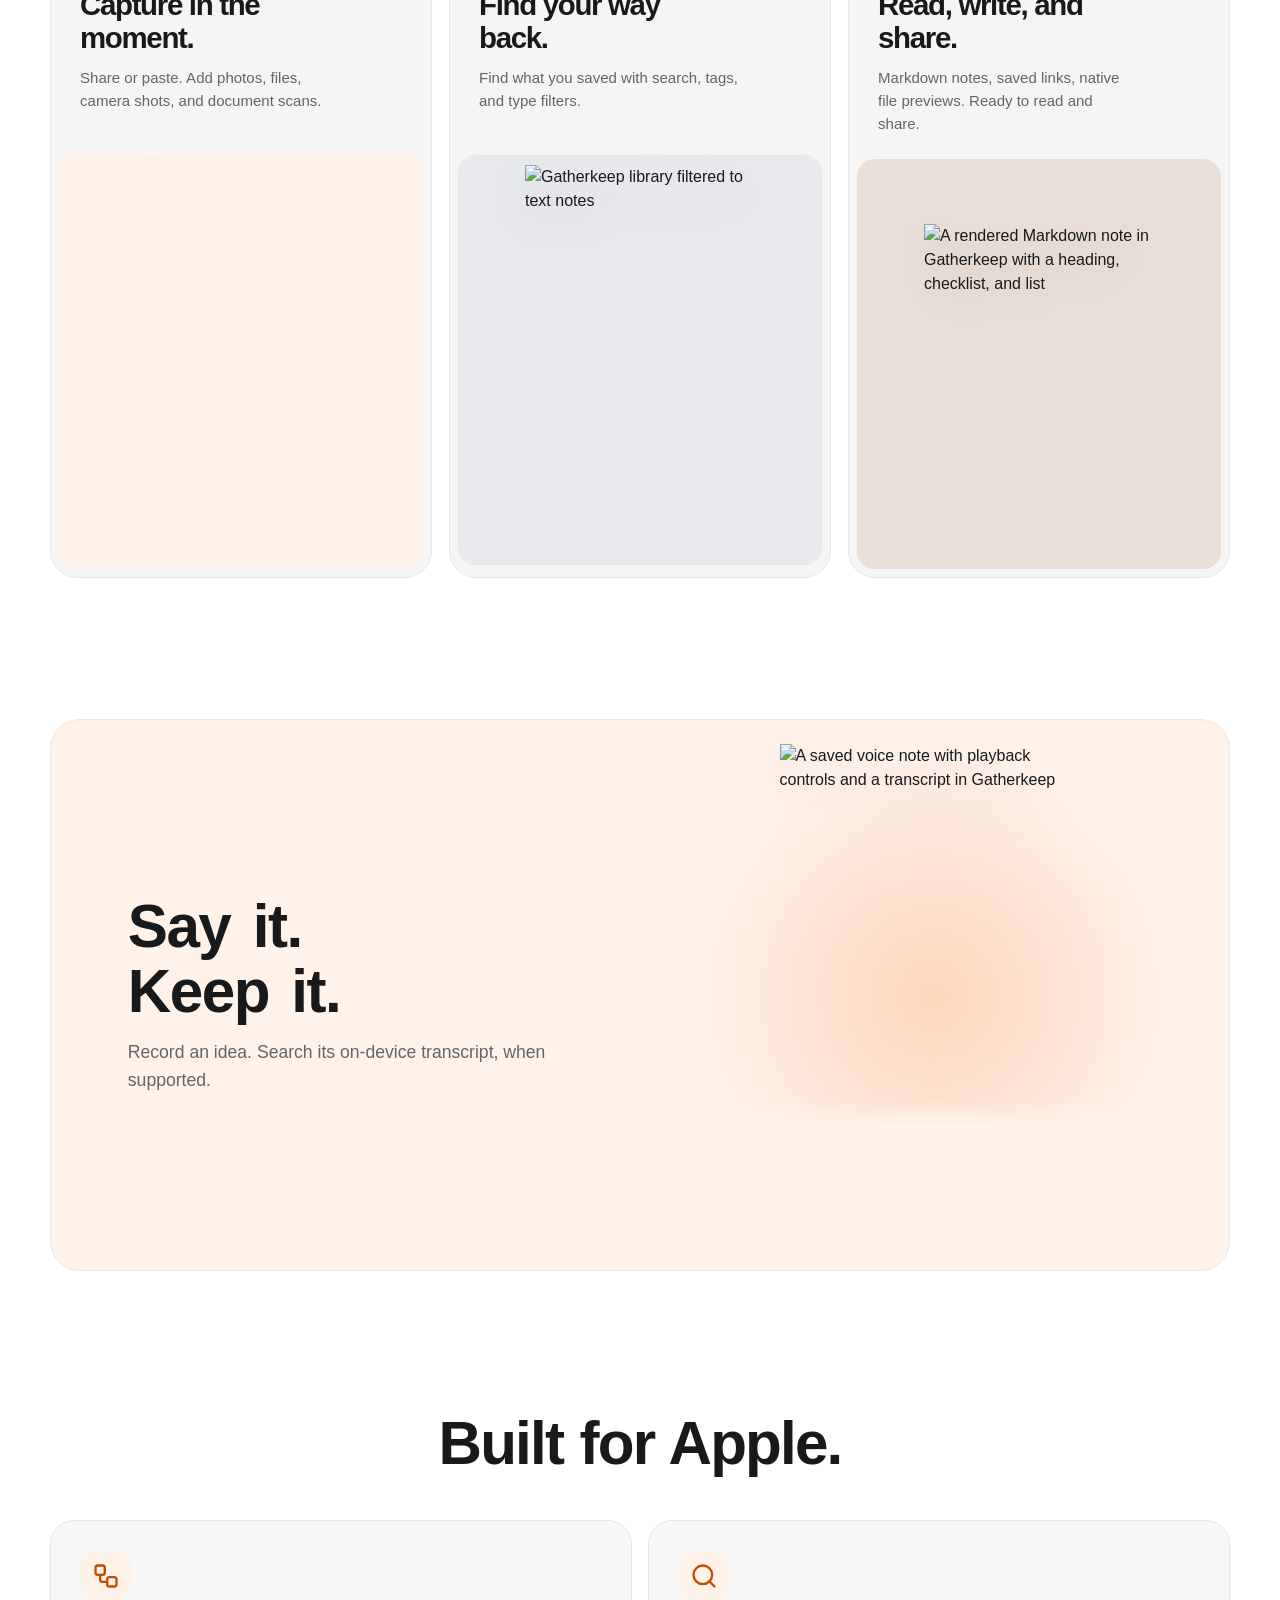
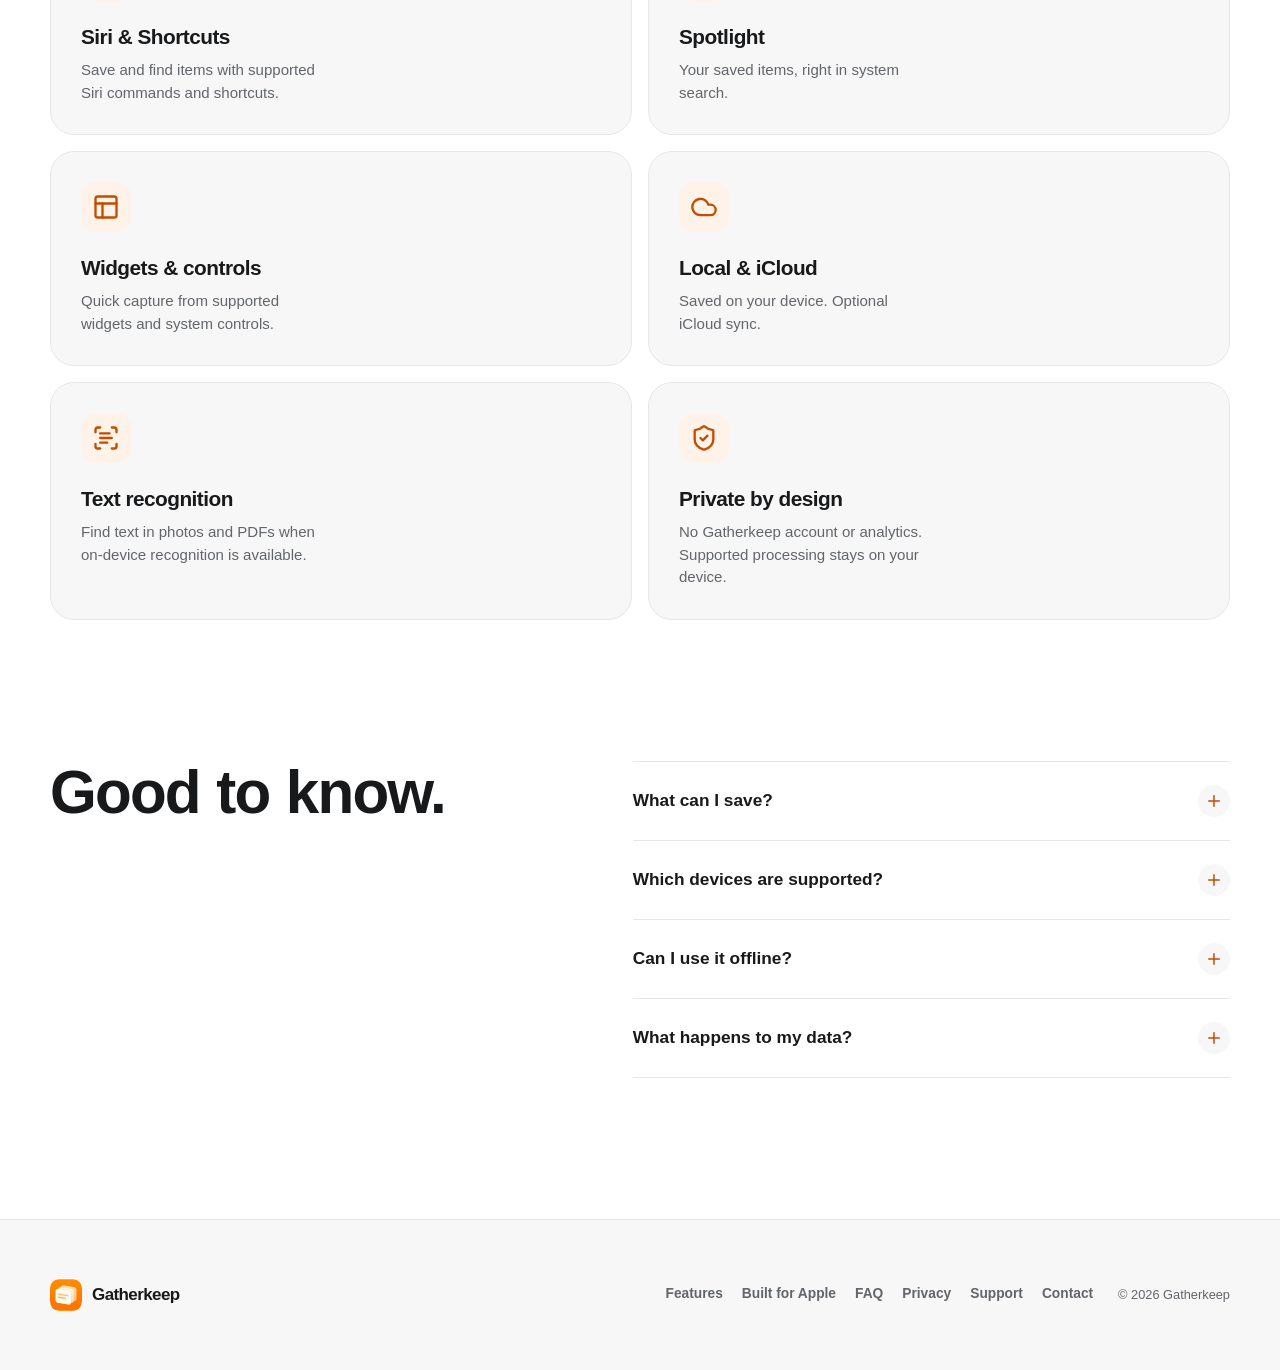
==== commit da154953: "Add social/hreflang metadata, picture sources, honest beta CTA, and docs Co-authored-by: Gerardo Mar" ====
--- a/index.html
+++ b/index.html
@@ -5,31 +5,52 @@
   <meta name="theme-color" content="#ffffff" media="(prefers-color-scheme: light)"><meta name="theme-color" content="#111214" media="(prefers-color-scheme: dark)">
   <meta name="description" content="Gatherkeep is a quiet place for links, notes, photos, documents, and voice notes. Join the beta interest list.">
   <title>Gatherkeep — Keep what matters. Find it later.</title>
-  <link rel="icon" type="image/png" href="assets/gatherkeep-icon.png"><link rel="canonical" href="https://gerardomaruotti.github.io/gatherkeep-site/">
-  <link rel="alternate" hreflang="en" href="https://gerardomaruotti.github.io/gatherkeep-site/"><link rel="alternate" hreflang="it" href="https://gerardomaruotti.github.io/gatherkeep-site/it/">
-  <link rel="stylesheet" href="assets/style.css?v=5"><script src="assets/site.js?v=4" defer></script>
+  <link rel="icon" type="image/png" href="assets/gatherkeep-icon.png">
+  <link rel="apple-touch-icon" href="assets/apple-touch-icon.png">
+  <link rel="canonical" href="https://gerardomaruotti.github.io/gatherkeep-site/">
+  <link rel="alternate" hreflang="en" href="https://gerardomaruotti.github.io/gatherkeep-site/">
+  <link rel="alternate" hreflang="it" href="https://gerardomaruotti.github.io/gatherkeep-site/it/">
+  <link rel="alternate" hreflang="x-default" href="https://gerardomaruotti.github.io/gatherkeep-site/">
+  <meta property="og:type" content="website">
+  <meta property="og:site_name" content="Gatherkeep">
+  <meta property="og:title" content="Gatherkeep — Keep what matters. Find it later.">
+  <meta property="og:description" content="Gatherkeep is a quiet place for links, notes, photos, documents, and voice notes. Join the beta interest list.">
+  <meta property="og:url" content="https://gerardomaruotti.github.io/gatherkeep-site/">
+  <meta property="og:locale" content="en_US">
+  <meta property="og:locale:alternate" content="it_IT">
+  <meta property="og:image" content="https://gerardomaruotti.github.io/gatherkeep-site/assets/og-en.png">
+  <meta property="og:image:type" content="image/png">
+  <meta property="og:image:width" content="1200">
+  <meta property="og:image:height" content="630">
+  <meta property="og:image:alt" content="Gatherkeep — Keep what matters. Find it later. Two iPhone screens showing the app’s library.">
+  <meta name="twitter:card" content="summary_large_image">
+  <meta name="twitter:title" content="Gatherkeep — Keep what matters. Find it later.">
+  <meta name="twitter:description" content="Gatherkeep is a quiet place for links, notes, photos, documents, and voice notes. Join the beta interest list.">
+  <meta name="twitter:image" content="https://gerardomaruotti.github.io/gatherkeep-site/assets/og-en.png">
+  <meta name="twitter:image:alt" content="Gatherkeep — Keep what matters. Find it later. Two iPhone screens showing the app’s library.">
+  <link rel="stylesheet" href="assets/style.css?v=6"><script src="assets/site.js?v=4" defer></script>
 </head>
 <body>
   <header class="site-header"><div class="header-inner">
     <a class="brand" href="#top" aria-label="Gatherkeep, back to top"><img src="assets/gatherkeep-icon.png" width="36" height="36" alt=""><span>Gatherkeep</span></a>
     <nav class="desktop-links" aria-label="Main navigation"><a href="#features">Features</a><a href="#apple">Built for Apple</a><a href="#faq">FAQ</a></nav>
-    <div class="header-actions"><nav class="language-nav" aria-label="Language"><a href="./" lang="en" aria-current="page">EN</a><span aria-hidden="true">/</span><a href="it/" lang="it">IT</a></nav><button class="theme-toggle" type="button" data-theme-toggle aria-label="Switch appearance" title="Switch appearance"><span aria-hidden="true">◐</span></button><a class="header-cta" href="#top">Get Gatherkeep <span aria-hidden="true">↗</span></a><details class="mobile-menu"><summary aria-label="Open navigation menu"><span></span><span></span><span></span></summary><nav aria-label="Mobile navigation"><a href="#features">Features</a><a href="#apple">Built for Apple</a><a href="#faq">FAQ</a><a href="#top">Get Gatherkeep</a></nav></details></div>
+    <div class="header-actions"><nav class="language-nav" aria-label="Language"><a href="./" lang="en" aria-current="page">EN</a><span aria-hidden="true">/</span><a href="it/" lang="it">IT</a></nav><button class="theme-toggle" type="button" data-theme-toggle aria-label="Switch appearance" title="Switch appearance"><span aria-hidden="true">◐</span></button><a class="header-cta" href="#beta">Join the beta</a><details class="mobile-menu"><summary aria-label="Open navigation menu"><span></span><span></span><span></span></summary><nav aria-label="Mobile navigation"><a href="#features">Features</a><a href="#apple">Built for Apple</a><a href="#faq">FAQ</a><a href="#beta">Join the beta</a><a href="support/">Support</a></nav></details></div>
   </div></header>
   <main id="top">
     <section class="hero content-width" aria-labelledby="hero-title"><div class="hero-copy">
       <h1 id="hero-title">Keep what matters.<br><span>Find it later.</span></h1>
       <p class="hero-intro">Links, notes, photos, files, and voice notes. All in one place.</p>
       <div class="beta-block" id="beta"><form class="signup-form" action="https://formspree.io/f/mvkgrbbk" method="post" aria-label="Join the beta interest list" data-signup-form data-locale="en">
-        <input type="hidden" name="language" value="en"><label class="visually-hidden" for="email">Email address</label><input id="email" name="email" type="email" autocomplete="email" placeholder="Your email address" maxlength="254" required><div class="honeypot" aria-hidden="true"><label for="company">Company</label><input id="company" name="_gotcha" type="text" tabindex="-1" autocomplete="off"></div><button type="submit">Join the list <span aria-hidden="true">↗</span></button>
+        <input type="hidden" name="language" value="en"><label class="visually-hidden" for="email">Email address</label><input id="email" name="email" type="email" autocomplete="email" placeholder="Your email address" maxlength="254" required><div class="honeypot" aria-hidden="true" inert><label for="company">Company</label><input id="company" name="_gotcha" type="text" tabindex="-1" autocomplete="off"></div><button type="submit">Join the list <span aria-hidden="true">↗</span></button>
       </form><p class="form-message" data-form-message role="status" aria-live="polite" tabindex="-1"></p><p class="beta-note" data-beta-note>We’ll email if a beta place opens. Access isn’t guaranteed. <a href="privacy/">Privacy</a></p><div class="signup-success" data-signup-success role="status" aria-live="polite" tabindex="-1" hidden><strong>Thanks. You’re on the list.</strong><p>We’ll get in touch if a beta place becomes available.</p></div></div>
       <p class="platforms">iPhone <span>·</span> iPad <span>·</span> Mac coming soon</p>
-    </div><div class="hero-stage"><div class="hero-halo" aria-hidden="true"></div><img src="assets/library-framed.png" width="1350" height="2760" alt="A populated Gatherkeep library with a document, photo, saved link, and tagged note" fetchpriority="high"></div></section>
+    </div><div class="hero-stage"><div class="hero-halo" aria-hidden="true"></div><picture><source type="image/avif" srcset="assets/library-400.avif 400w, assets/library-800.avif 800w" sizes="(max-width:540px) min(350px,85vw), (max-width:900px) min(400px,68vw), min(430px,54vw)"><source type="image/webp" srcset="assets/library-400.webp 400w, assets/library-800.webp 800w" sizes="(max-width:540px) min(350px,85vw), (max-width:900px) min(400px,68vw), min(430px,54vw)"><img src="assets/library-800.png" srcset="assets/library-400.png 400w, assets/library-800.png 800w" sizes="(max-width:540px) min(350px,85vw), (max-width:900px) min(400px,68vw), min(430px,54vw)" width="1350" height="2760" alt="A populated Gatherkeep library with a document, photo, saved link, and tagged note" fetchpriority="high"></picture></div></section>
     <section class="section content-width" id="features" aria-labelledby="features-title"><div class="section-heading"><h2 id="features-title">Your ideas, together.</h2></div><div class="feature-grid">
-      <article class="feature-card"><div class="feature-copy"><h3>Capture in the moment.</h3><p>Share or paste. Add photos, files, camera shots, and document scans.</p></div><div class="feature-visual capture-visual"><img src="assets/capture-framed.png" width="1350" height="2760" alt="Gatherkeep’s capture menu with file, photo, camera, scanner, link, and voice-note options" loading="lazy"></div></article>
-      <article class="feature-card"><div class="feature-copy"><h3>Find your way back.</h3><p>Find what you saved with search, tags, and type filters.</p></div><div class="feature-visual find-visual"><img src="assets/filter-framed.png" width="1350" height="2760" alt="Gatherkeep library filtered to text notes" loading="lazy"></div></article>
-      <article class="feature-card"><div class="feature-copy"><h3>Read, write, and share.</h3><p>Markdown notes, saved links, native file previews. Ready to read and share.</p></div><div class="feature-visual markdown-visual"><img src="assets/markdown-framed.png" width="1350" height="2760" alt="A rendered Markdown note in Gatherkeep with a heading, checklist, and list" loading="lazy"></div></article>
+      <article class="feature-card"><div class="feature-copy"><h3>Capture in the moment.</h3><p>Share or paste. Add photos, files, camera shots, and document scans.</p></div><div class="feature-visual capture-visual"><picture><source type="image/avif" srcset="assets/capture-400.avif 400w, assets/capture-800.avif 800w" sizes="(max-width:540px) 215px, 230px"><source type="image/webp" srcset="assets/capture-400.webp 400w, assets/capture-800.webp 800w" sizes="(max-width:540px) 215px, 230px"><img src="assets/capture-800.png" srcset="assets/capture-400.png 400w, assets/capture-800.png 800w" sizes="(max-width:540px) 215px, 230px" width="1350" height="2760" alt="Gatherkeep’s capture menu with file, photo, camera, scanner, link, and voice-note options" loading="lazy"></picture></div></article>
+      <article class="feature-card"><div class="feature-copy"><h3>Find your way back.</h3><p>Find what you saved with search, tags, and type filters.</p></div><div class="feature-visual find-visual"><picture><source type="image/avif" srcset="assets/filter-400.avif 400w, assets/filter-800.avif 800w" sizes="(max-width:540px) 215px, 230px"><source type="image/webp" srcset="assets/filter-400.webp 400w, assets/filter-800.webp 800w" sizes="(max-width:540px) 215px, 230px"><img src="assets/filter-800.png" srcset="assets/filter-400.png 400w, assets/filter-800.png 800w" sizes="(max-width:540px) 215px, 230px" width="1350" height="2760" alt="Gatherkeep library filtered to text notes" loading="lazy"></picture></div></article>
+      <article class="feature-card"><div class="feature-copy"><h3>Read, write, and share.</h3><p>Markdown notes, saved links, native file previews. Ready to read and share.</p></div><div class="feature-visual markdown-visual"><picture><source type="image/avif" srcset="assets/markdown-400.avif 400w, assets/markdown-800.avif 800w" sizes="(max-width:540px) 215px, 230px"><source type="image/webp" srcset="assets/markdown-400.webp 400w, assets/markdown-800.webp 800w" sizes="(max-width:540px) 215px, 230px"><img src="assets/markdown-800.png" srcset="assets/markdown-400.png 400w, assets/markdown-800.png 800w" sizes="(max-width:540px) 215px, 230px" width="1350" height="2760" alt="A rendered Markdown note in Gatherkeep with a heading, checklist, and list" loading="lazy"></picture></div></article>
     </div></section>
-    <section class="section content-width voice-section" aria-labelledby="voice-title"><div class="voice-panel"><div class="voice-copy"><h2 id="voice-title">Say it. Keep it.</h2><p>Record an idea. Search its on-device transcript, when supported.</p></div><div class="voice-visual"><img src="assets/voice-framed.png" width="1350" height="2760" alt="A saved voice note with playback controls and a transcript in Gatherkeep" loading="lazy"></div></div></section>
+    <section class="section content-width voice-section" aria-labelledby="voice-title"><div class="voice-panel"><div class="voice-copy"><h2 id="voice-title">Say it. Keep it.</h2><p>Record an idea. Search its on-device transcript, when supported.</p></div><div class="voice-visual"><picture><source type="image/avif" srcset="assets/voice-400.avif 400w, assets/voice-800.avif 800w" sizes="(max-width:540px) 235px, 310px"><source type="image/webp" srcset="assets/voice-400.webp 400w, assets/voice-800.webp 800w" sizes="(max-width:540px) 235px, 310px"><img src="assets/voice-800.png" srcset="assets/voice-400.png 400w, assets/voice-800.png 800w" sizes="(max-width:540px) 235px, 310px" width="1350" height="2760" alt="A saved voice note with playback controls and a transcript in Gatherkeep" loading="lazy"></picture></div></div></section>
     <section class="section content-width apple-section" id="apple" aria-labelledby="apple-title"><div class="section-heading"><h2 id="apple-title">Built for Apple.</h2></div><div class="integration-grid">
       <article class="integration-card"><span class="integration-icon"><img src="assets/icons/workflow.svg" width="28" height="28" alt=""></span><h3>Siri &amp; Shortcuts</h3><p>Save and find items with supported Siri commands and shortcuts.</p></article>
       <article class="integration-card"><span class="integration-icon"><img src="assets/icons/search.svg" width="28" height="28" alt=""></span><h3>Spotlight</h3><p>Your saved items, right in system search.</p></article>
@@ -45,6 +66,6 @@
       <details><summary>What happens to my data?<span class="faq-icon" aria-hidden="true"><img class="faq-plus" src="assets/icons/plus.svg" width="18" height="18" alt=""><img class="faq-minus" src="assets/icons/minus.svg" width="18" height="18" alt=""></span></summary><p>Items stay on your device, with optional iCloud sync. No Gatherkeep account or analytics. Supported processing happens on device.</p></details>
     </div></section>
   </main>
-  <footer class="site-footer"><div class="content-width footer-inner"><div class="footer-brand"><img src="assets/gatherkeep-icon.png" width="32" height="32" alt=""><span>Gatherkeep</span></div><nav aria-label="Footer navigation"><a href="#features">Features</a><a href="#apple">Built for Apple</a><a href="#faq">FAQ</a><a href="privacy/">Privacy</a><a href="mailto:maruotti@icloud.com">Contact</a></nav><p>© <span data-year>2026</span> Gatherkeep</p></div></footer>
+  <footer class="site-footer"><div class="content-width footer-inner"><div class="footer-brand"><img src="assets/gatherkeep-icon.png" width="32" height="32" alt=""><span>Gatherkeep</span></div><nav aria-label="Footer navigation"><a href="#features">Features</a><a href="#apple">Built for Apple</a><a href="#faq">FAQ</a><a href="privacy/">Privacy</a><a href="support/">Support</a><a href="mailto:maruotti@icloud.com">Contact</a></nav><p>© <span data-year>2026</span> Gatherkeep</p></div></footer>
 </body>
 </html>
